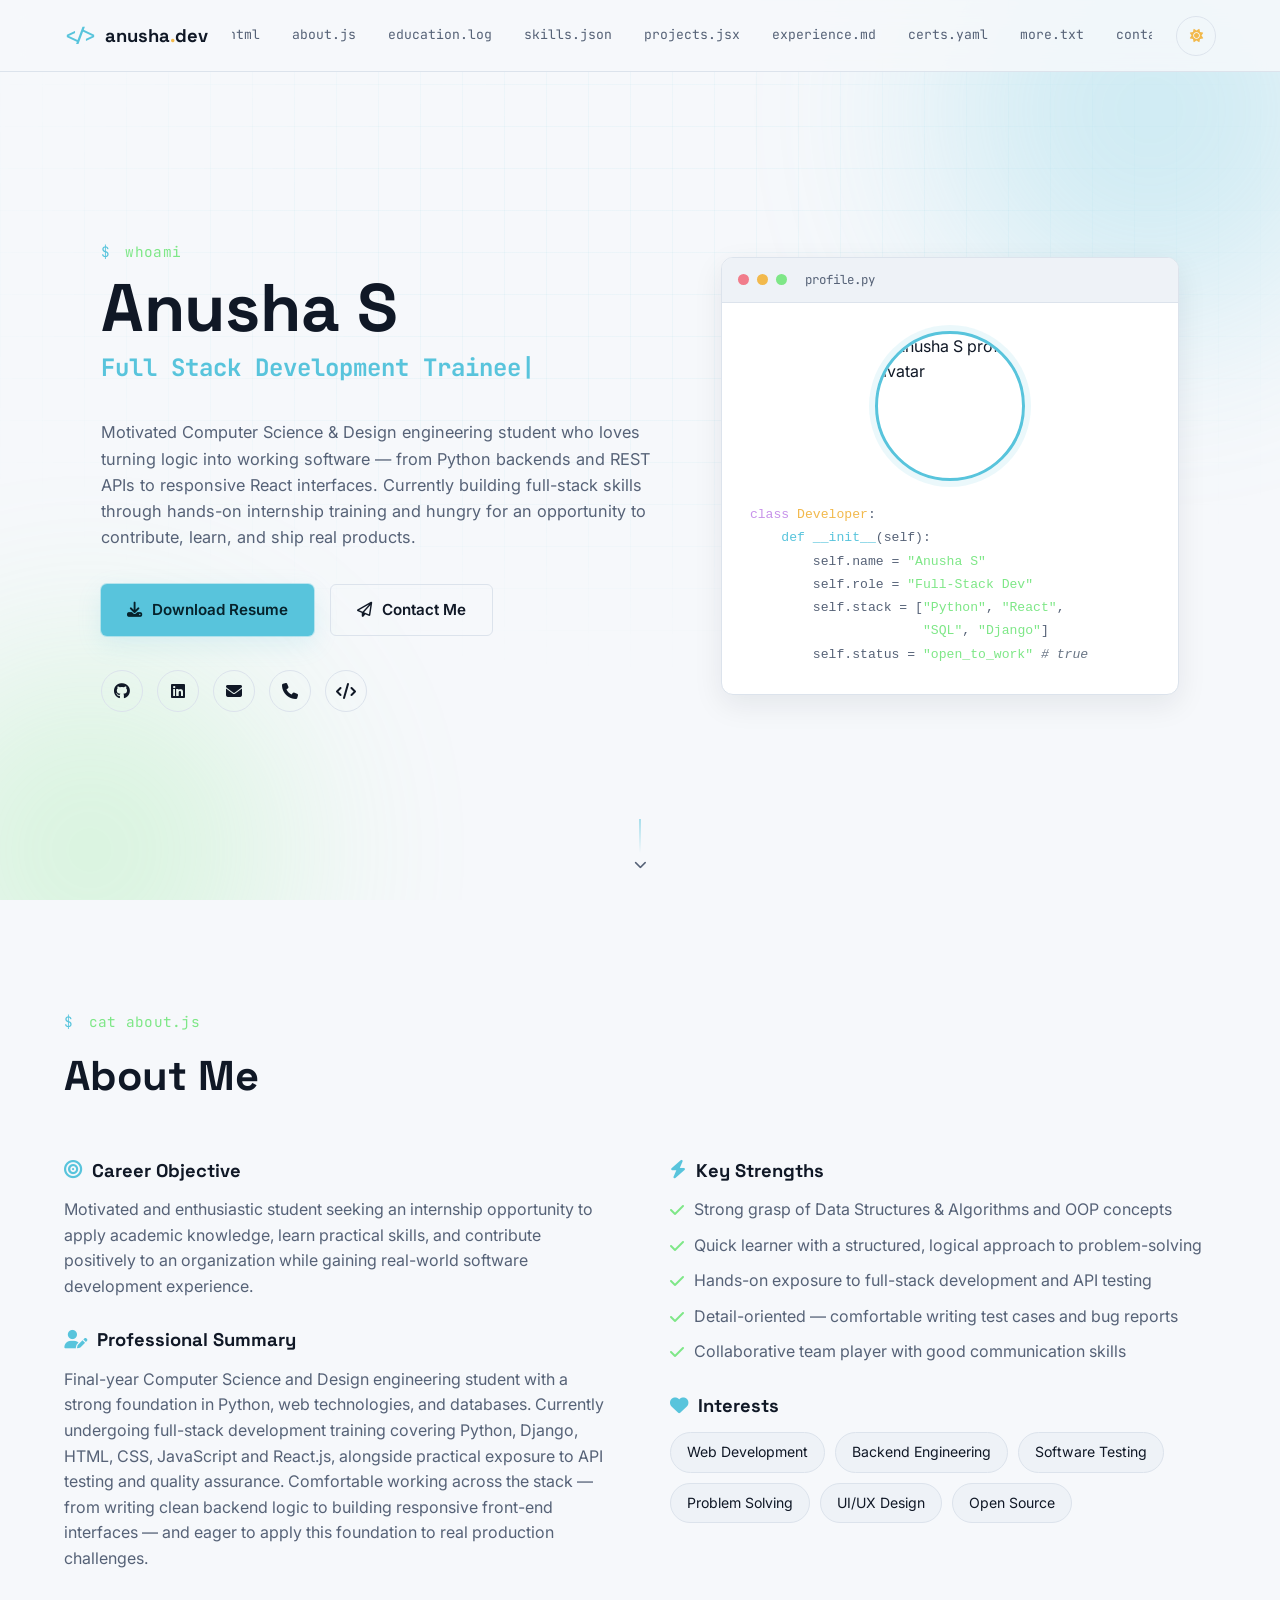
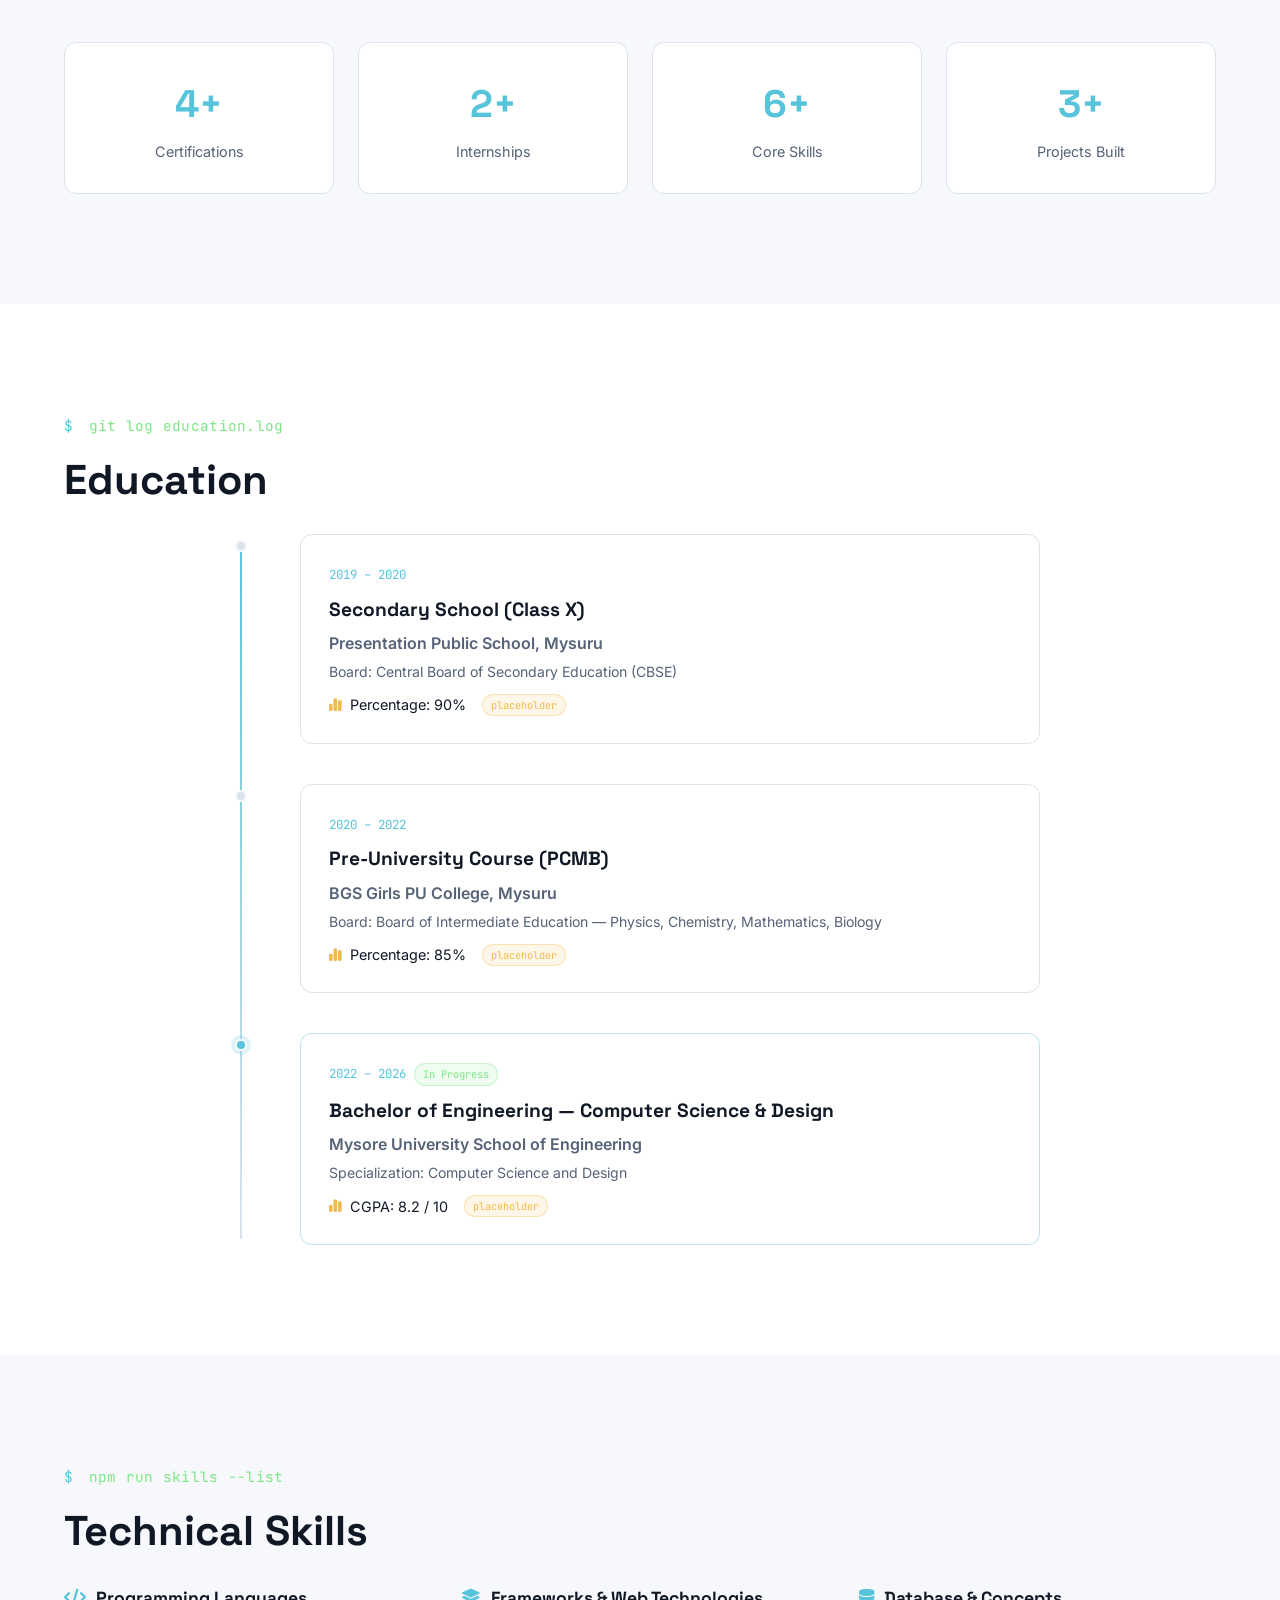
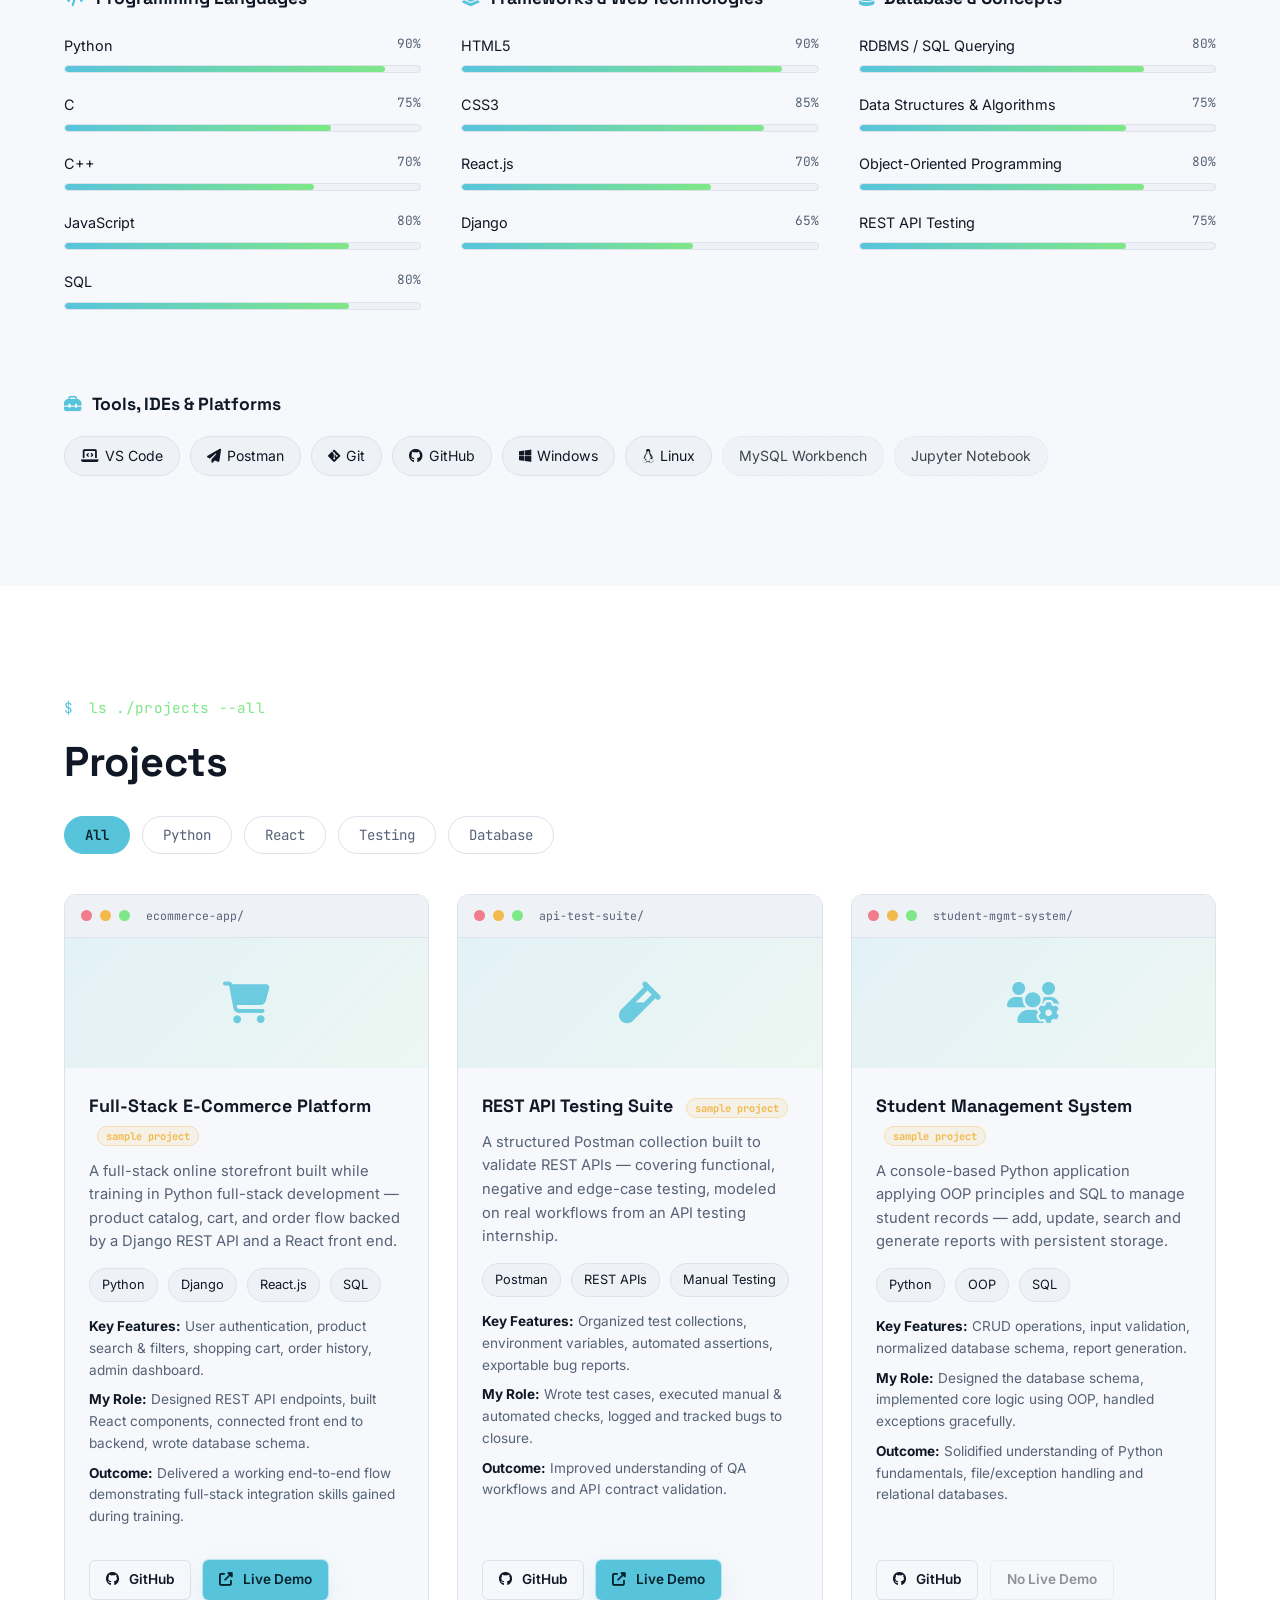
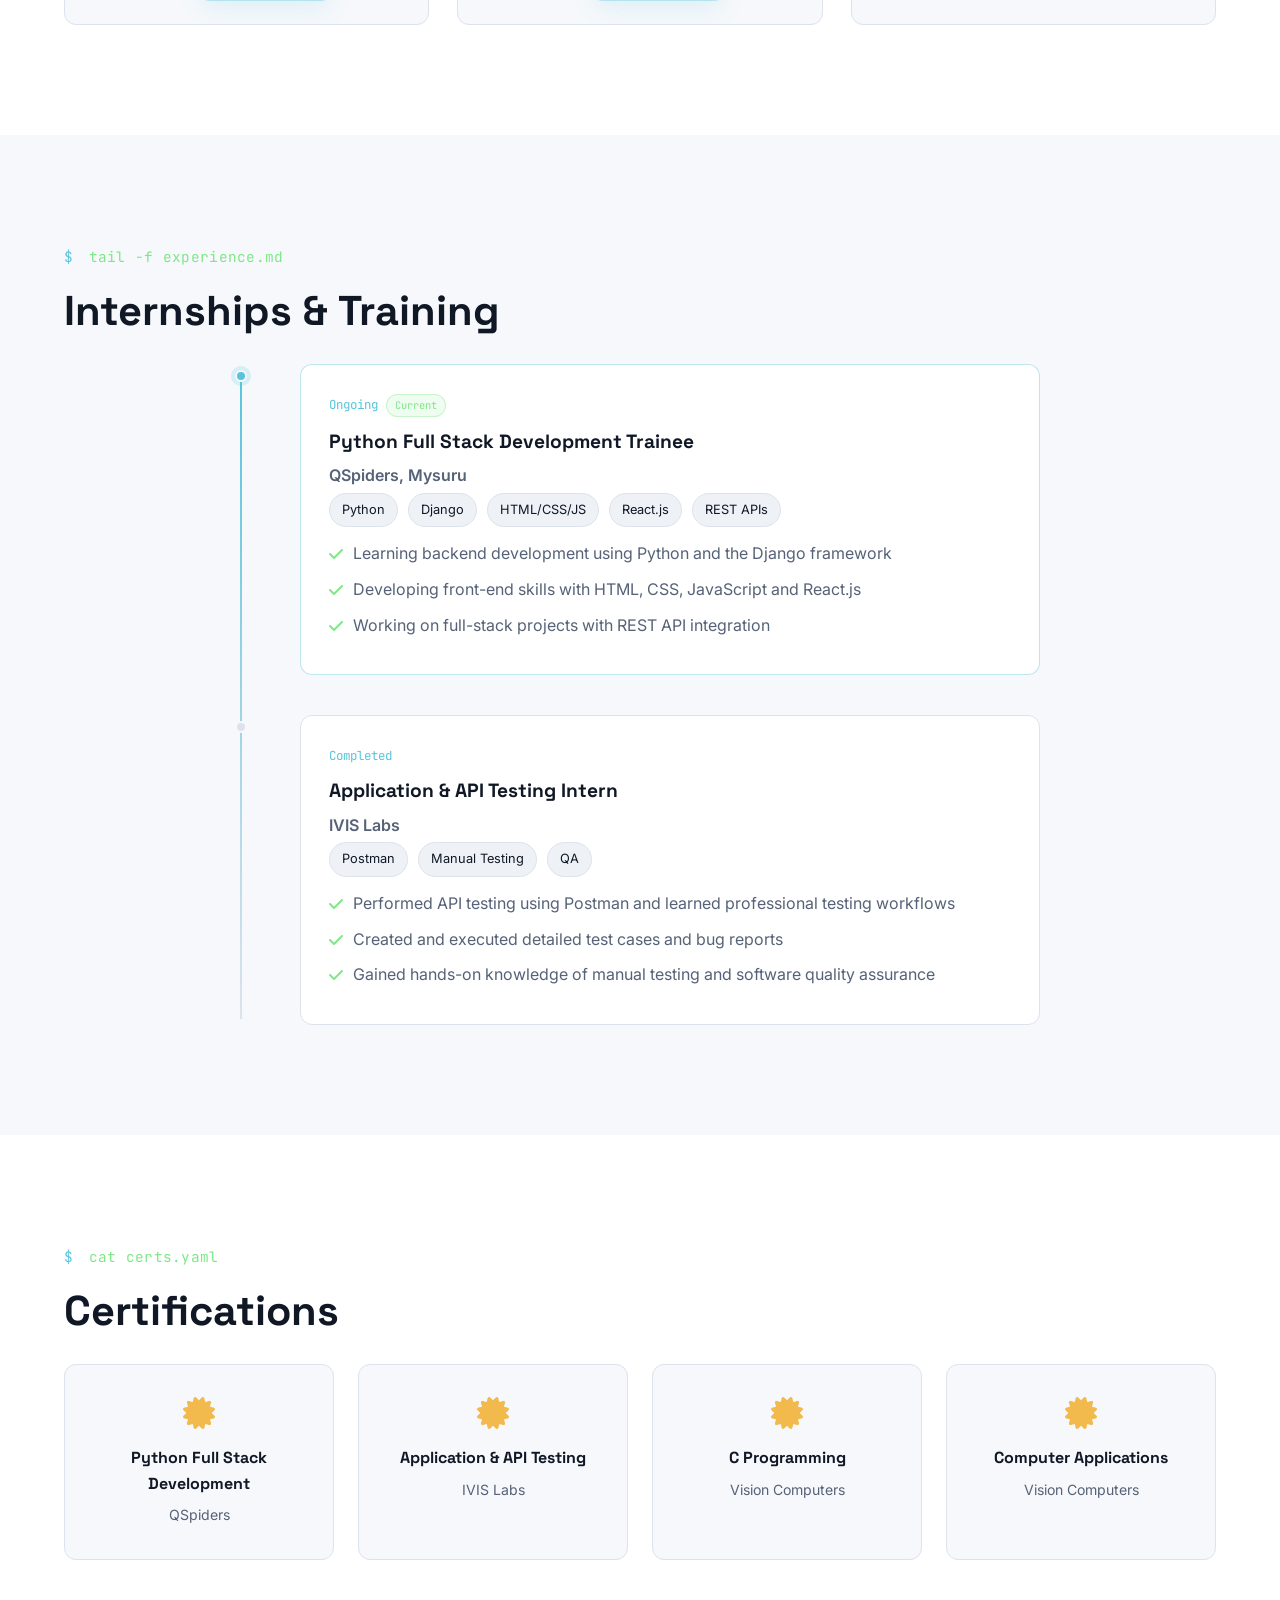
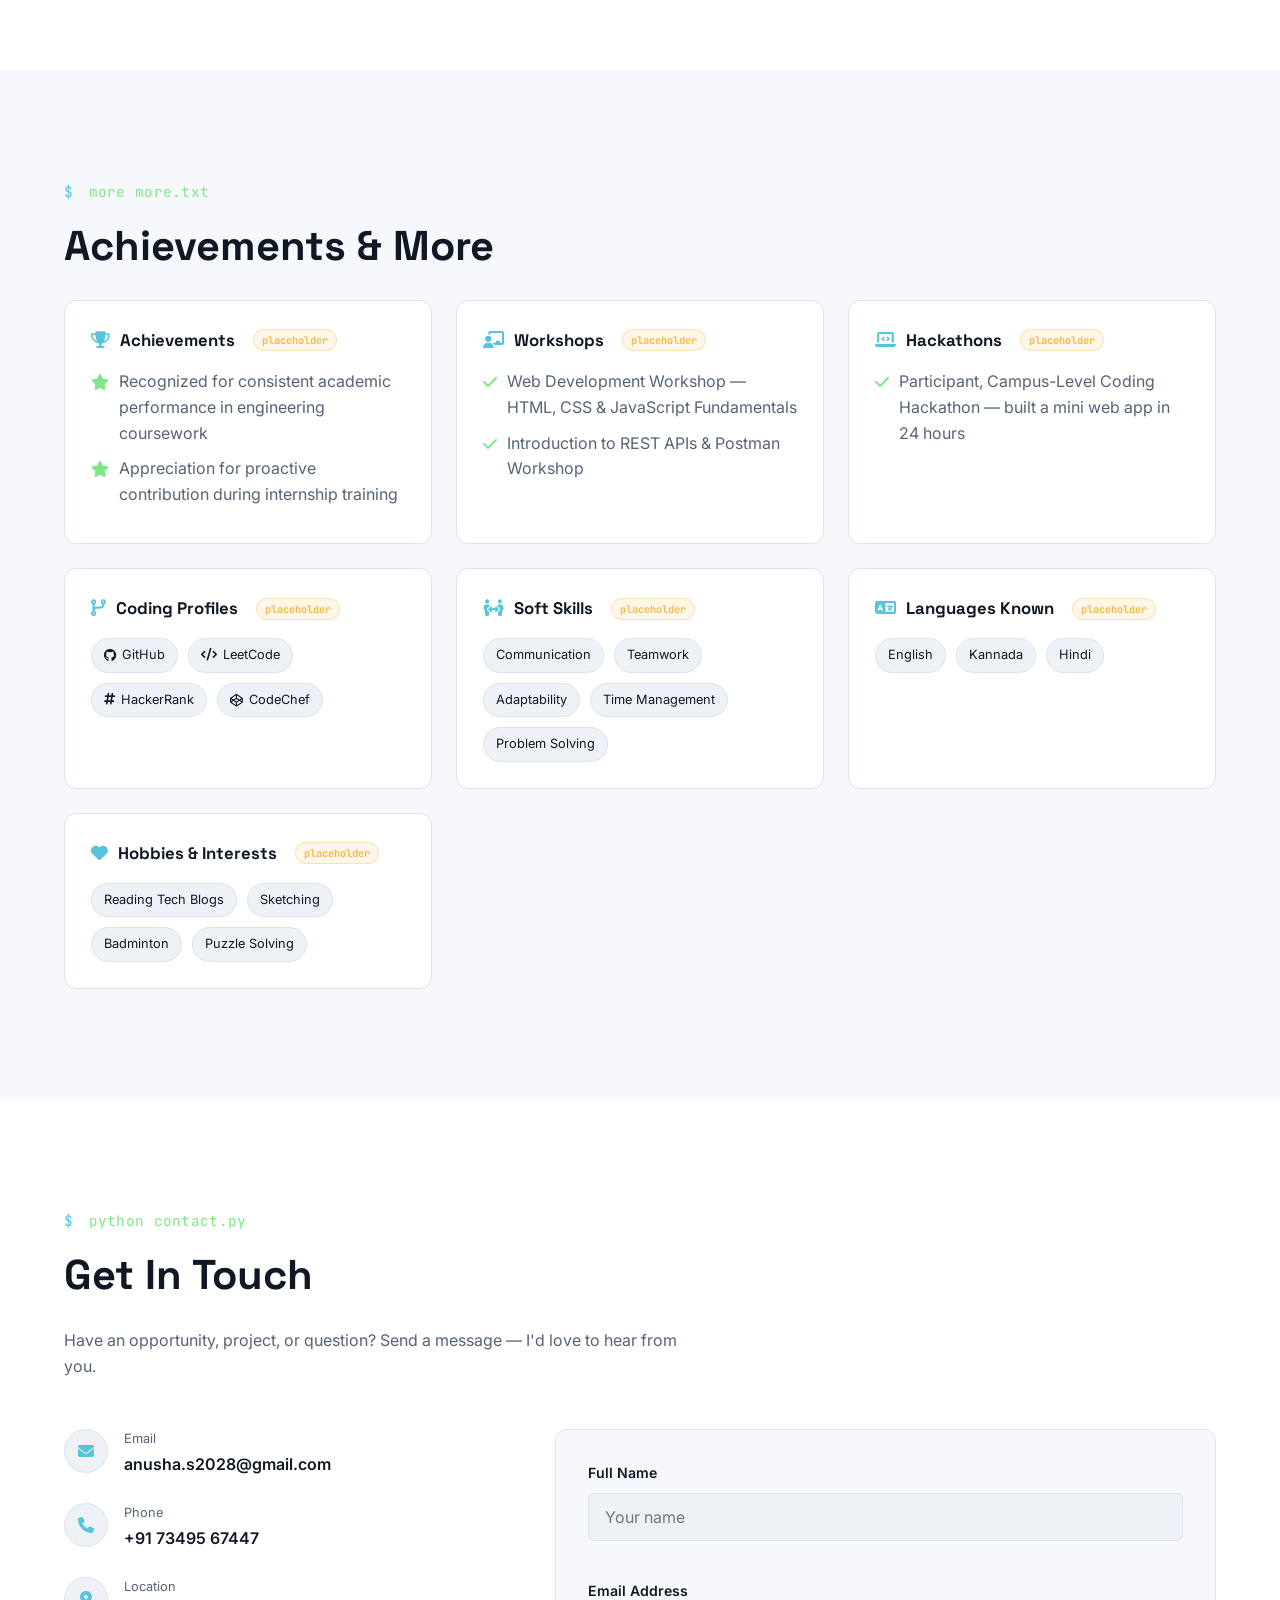
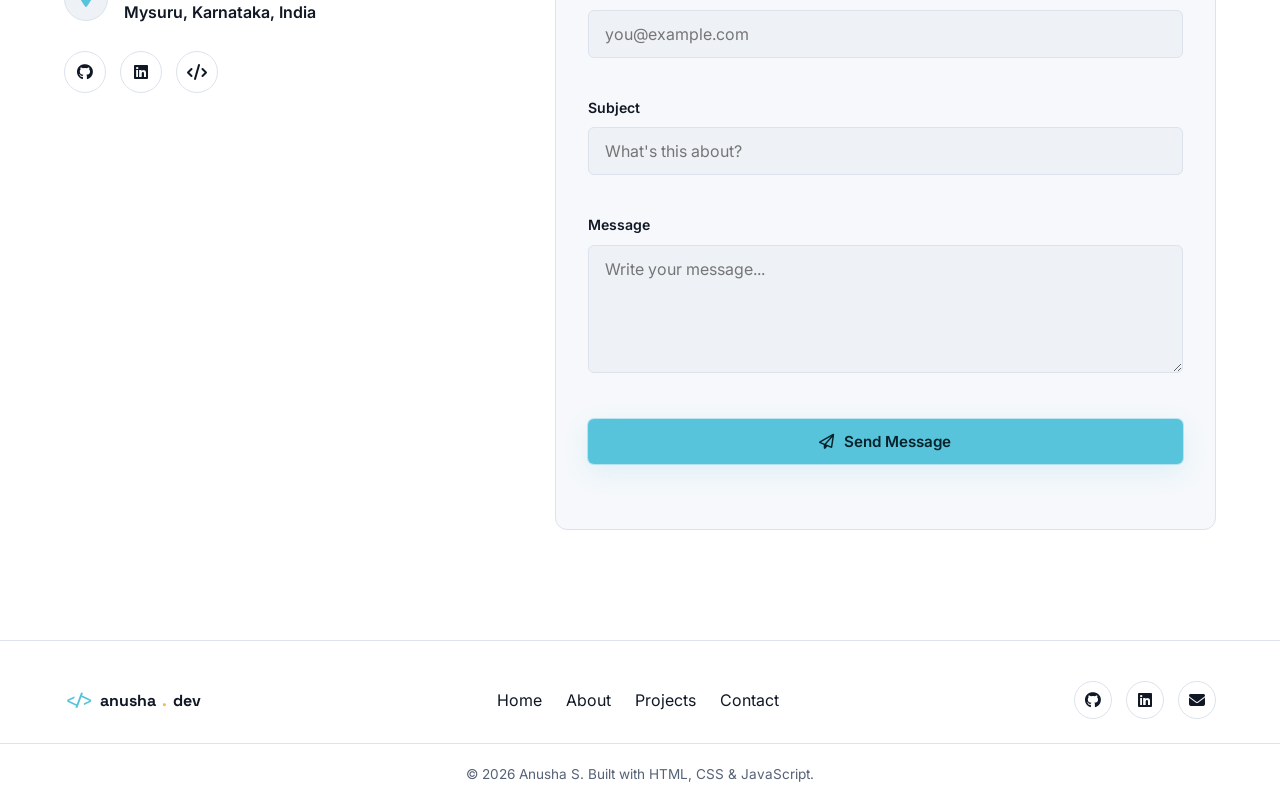
==== index.html @ 55de0acc "Add files via upload" ====
<!DOCTYPE html>
<html lang="en">
<head>
  <meta charset="UTF-8">
  <meta name="viewport" content="width=device-width, initial-scale=1.0">
  <title>Anusha S | Full Stack Developer Portfolio</title>
  <meta name="description" content="Anusha S — Computer Science Engineering student specializing in Python full-stack development, web technologies and software testing. View projects, skills, education and contact details.">
  <meta name="keywords" content="Anusha S, Full Stack Developer, Python Developer, React Developer, Software Engineer Portfolio, Computer Science Student, Mysuru">
  <meta name="author" content="Anusha S">
  <meta name="robots" content="index, follow">

  <!-- Open Graph -->
  <meta property="og:title" content="Anusha S | Full Stack Developer Portfolio">
  <meta property="og:description" content="Computer Science Engineering student specializing in Python full-stack development, web technologies and software testing.">
  <meta property="og:type" content="website">

  <!-- Favicon (inline SVG, no external file needed) -->
  <link rel="icon" href="data:image/svg+xml,<svg xmlns=%22http://www.w3.org/2000/svg%22 viewBox=%220 0 100 100%22><text y=%22.9em%22 font-size=%2290%22 fill=%22%2358C4DC%22>&lt;/&gt;</text></svg>">

  <!-- Google Fonts -->
  <link rel="preconnect" href="https://fonts.googleapis.com">
  <link rel="preconnect" href="https://fonts.gstatic.com" crossorigin>
  <link href="https://fonts.googleapis.com/css2?family=Space+Grotesk:wght@400;500;600;700&family=Inter:wght@400;500;600;700&family=JetBrains+Mono:wght@400;500;600&display=swap" rel="stylesheet">

  <!-- Font Awesome -->
  <link rel="stylesheet" href="https://cdnjs.cloudflare.com/ajax/libs/font-awesome/6.5.1/css/all.min.css">

  <!-- Stylesheet -->
  <link rel="stylesheet" href="style.css">
</head>
<body>

  <!-- ============ PAGE LOADER ============ -->
  <div class="loader" id="loader" aria-hidden="true">
    <div class="loader__window">
      <div class="loader__dots"><span></span><span></span><span></span></div>
      <p class="loader__text"><span class="loader__prompt">$</span> booting_portfolio.exe<span class="loader__cursor">_</span></p>
      <div class="loader__bar"><div class="loader__bar-fill"></div></div>
    </div>
  </div>

  <!-- ============ SKIP LINK (ACCESSIBILITY) ============ -->
  <a href="#home" class="skip-link">Skip to main content</a>

  <!-- ============ NAVIGATION — "EDITOR TAB BAR" ============ -->
  <header class="navbar" id="navbar">
    <div class="navbar__inner">
      <a href="#home" class="navbar__brand" aria-label="Anusha S — Home">
        <span class="navbar__brand-icon">&lt;/&gt;</span>
        <span class="navbar__brand-text">anusha<span class="navbar__brand-dot">.</span>dev</span>
      </a>

      <nav class="navbar__tabs" id="navTabs" aria-label="Primary navigation">
        <a href="#home" class="tab active" data-nav>home.html</a>
        <a href="#about" class="tab" data-nav>about.js</a>
        <a href="#education" class="tab" data-nav>education.log</a>
        <a href="#skills" class="tab" data-nav>skills.json</a>
        <a href="#projects" class="tab" data-nav>projects.jsx</a>
        <a href="#experience" class="tab" data-nav>experience.md</a>
        <a href="#certifications" class="tab" data-nav>certs.yaml</a>
        <a href="#more" class="tab" data-nav>more.txt</a>
        <a href="#contact" class="tab" data-nav>contact.py</a>
      </nav>

      <div class="navbar__actions">
        <button class="theme-toggle" id="themeToggle" aria-label="Toggle dark and light mode" title="Toggle theme">
          <i class="fa-solid fa-moon" id="themeIconMoon"></i>
          <i class="fa-solid fa-sun" id="themeIconSun"></i>
        </button>
        <button class="hamburger" id="hamburger" aria-label="Open navigation menu" aria-expanded="false" aria-controls="mobileMenu">
          <span></span><span></span><span></span>
        </button>
      </div>
    </div>

    <!-- Mobile menu -->
    <nav class="mobile-menu" id="mobileMenu" aria-label="Mobile navigation">
      <a href="#home" class="tab" data-nav><i class="fa-solid fa-house"></i> home.html</a>
      <a href="#about" class="tab" data-nav><i class="fa-solid fa-user"></i> about.js</a>
      <a href="#education" class="tab" data-nav><i class="fa-solid fa-graduation-cap"></i> education.log</a>
      <a href="#skills" class="tab" data-nav><i class="fa-solid fa-code"></i> skills.json</a>
      <a href="#projects" class="tab" data-nav><i class="fa-solid fa-diagram-project"></i> projects.jsx</a>
      <a href="#experience" class="tab" data-nav><i class="fa-solid fa-briefcase"></i> experience.md</a>
      <a href="#certifications" class="tab" data-nav><i class="fa-solid fa-certificate"></i> certs.yaml</a>
      <a href="#more" class="tab" data-nav><i class="fa-solid fa-layer-group"></i> more.txt</a>
      <a href="#contact" class="tab" data-nav><i class="fa-solid fa-envelope"></i> contact.py</a>
    </nav>
  </header>

  <main id="home">

    <!-- ============ HERO ============ -->
    <section class="hero" id="hero" aria-label="Introduction">
      <div class="hero__bg" aria-hidden="true">
        <div class="hero__grid"></div>
        <div class="hero__glow hero__glow--1"></div>
        <div class="hero__glow hero__glow--2"></div>
      </div>

      <div class="container hero__inner">
        <div class="hero__content reveal">
          <p class="eyebrow"><span class="eyebrow__prompt">$</span> whoami</p>
          <h1 class="hero__name">Anusha S</h1>
          <h2 class="hero__title">
            <span id="typedText" aria-live="polite"></span><span class="typed-cursor">|</span>
          </h2>
          <p class="hero__intro">
            Motivated Computer Science &amp; Design engineering student who loves turning logic into
            working software — from Python backends and REST APIs to responsive React interfaces.
            Currently building full-stack skills through hands-on internship training and hungry for
            an opportunity to contribute, learn, and ship real products.
          </p>

          <div class="hero__cta">
            <a href="#" class="btn btn--primary" id="downloadResumeBtn" download>
              <i class="fa-solid fa-download"></i> Download Resume
            </a>
            <a href="#contact" class="btn btn--outline" data-nav>
              <i class="fa-regular fa-paper-plane"></i> Contact Me
            </a>
          </div>

          <div class="hero__socials" aria-label="Social media links">
            <a href="https://github.com/" target="_blank" rel="noopener noreferrer" aria-label="GitHub profile"><i class="fa-brands fa-github"></i></a>
            <a href="https://linkedin.com/" target="_blank" rel="noopener noreferrer" aria-label="LinkedIn profile"><i class="fa-brands fa-linkedin"></i></a>
            <a href="mailto:anusha.s2028@gmail.com" aria-label="Send email"><i class="fa-solid fa-envelope"></i></a>
            <a href="tel:+917349567447" aria-label="Call phone number"><i class="fa-solid fa-phone"></i></a>
            <a href="https://leetcode.com/" target="_blank" rel="noopener noreferrer" aria-label="LeetCode profile"><i class="fa-solid fa-code"></i></a>
          </div>
        </div>

        <div class="hero__visual reveal" aria-hidden="true">
          <div class="editor-card">
            <div class="editor-card__bar">
              <span class="dot dot--red"></span><span class="dot dot--yellow"></span><span class="dot dot--green"></span>
              <span class="editor-card__filename">profile.py</span>
            </div>
            <div class="editor-card__body">
              <div class="hero__avatar-wrap">
                <img src="https://api.dicebear.com/7.x/initials/svg?seed=Anusha%20S&backgroundColor=58c4dc,7ee787,f2b94c&backgroundType=gradientLinear"
                     alt="Anusha S profile avatar" class="hero__avatar" width="220" height="220" loading="eager">
              </div>
              <pre class="editor-card__code"><code><span class="tok-key">class</span> <span class="tok-class">Developer</span>:
    <span class="tok-func">def</span> <span class="tok-func">__init__</span>(self):
        self.name = <span class="tok-str">"Anusha S"</span>
        self.role = <span class="tok-str">"Full-Stack Dev"</span>
        self.stack = [<span class="tok-str">"Python"</span>, <span class="tok-str">"React"</span>,
                      <span class="tok-str">"SQL"</span>, <span class="tok-str">"Django"</span>]
        self.status = <span class="tok-str">"open_to_work"</span> <span class="tok-com"># true</span></code></pre>
            </div>
          </div>
        </div>
      </div>

      <a href="#about" class="scroll-indicator" data-nav aria-label="Scroll to About section">
        <span></span>
        <i class="fa-solid fa-chevron-down"></i>
      </a>
    </section>

    <!-- ============ ABOUT ============ -->
    <section class="section" id="about" aria-label="About Me">
      <div class="container">
        <p class="eyebrow reveal"><span class="eyebrow__prompt">$</span> cat about.js</p>
        <h2 class="section__title reveal">About Me</h2>

        <div class="about__grid">
          <div class="about__col reveal">
            <h3 class="about__heading"><i class="fa-solid fa-bullseye"></i> Career Objective</h3>
            <p>
              Motivated and enthusiastic student seeking an internship opportunity to apply academic
              knowledge, learn practical skills, and contribute positively to an organization while
              gaining real-world software development experience.
            </p>

            <h3 class="about__heading"><i class="fa-solid fa-user-pen"></i> Professional Summary</h3>
            <p>
              Final-year Computer Science and Design engineering student with a strong foundation in
              Python, web technologies, and databases. Currently undergoing full-stack development
              training covering Python, Django, HTML, CSS, JavaScript and React.js, alongside practical
              exposure to API testing and quality assurance. Comfortable working across the stack —
              from writing clean backend logic to building responsive front-end interfaces — and eager
              to apply this foundation to real production challenges.
            </p>
          </div>

          <div class="about__col reveal">
            <h3 class="about__heading"><i class="fa-solid fa-bolt"></i> Key Strengths</h3>
            <ul class="check-list">
              <li><i class="fa-solid fa-check"></i> Strong grasp of Data Structures &amp; Algorithms and OOP concepts</li>
              <li><i class="fa-solid fa-check"></i> Quick learner with a structured, logical approach to problem-solving</li>
              <li><i class="fa-solid fa-check"></i> Hands-on exposure to full-stack development and API testing</li>
              <li><i class="fa-solid fa-check"></i> Detail-oriented — comfortable writing test cases and bug reports</li>
              <li><i class="fa-solid fa-check"></i> Collaborative team player with good communication skills</li>
            </ul>

            <h3 class="about__heading"><i class="fa-solid fa-heart"></i> Interests</h3>
            <div class="chip-row">
              <span class="chip">Web Development</span>
              <span class="chip">Backend Engineering</span>
              <span class="chip">Software Testing</span>
              <span class="chip">Problem Solving</span>
              <span class="chip">UI/UX Design</span>
              <span class="chip">Open Source</span>
            </div>
          </div>
        </div>

        <!-- Animated Counters -->
        <div class="counters reveal">
          <div class="counter-card">
            <span class="counter" data-target="4">0</span><span class="counter-plus">+</span>
            <p>Certifications</p>
          </div>
          <div class="counter-card">
            <span class="counter" data-target="2">0</span><span class="counter-plus">+</span>
            <p>Internships</p>
          </div>
          <div class="counter-card">
            <span class="counter" data-target="6">0</span><span class="counter-plus">+</span>
            <p>Core Skills</p>
          </div>
          <div class="counter-card">
            <span class="counter" data-target="3">0</span><span class="counter-plus">+</span>
            <p>Projects Built</p>
          </div>
        </div>
      </div>
    </section>

    <!-- ============ EDUCATION (TIMELINE) ============ -->
    <section class="section section--alt" id="education" aria-label="Education">
      <div class="container">
        <p class="eyebrow reveal"><span class="eyebrow__prompt">$</span> git log education.log</p>
        <h2 class="section__title reveal">Education</h2>

        <div class="timeline">
          <div class="timeline__item reveal">
            <div class="timeline__dot"></div>
            <div class="timeline__card">
              <span class="timeline__year">2019 – 2020</span>
              <h3>Secondary School (Class X)</h3>
              <p class="timeline__org">Presentation Public School, Mysuru</p>
              <p class="timeline__meta">Board: Central Board of Secondary Education (CBSE)</p>
              <p class="timeline__score"><i class="fa-solid fa-chart-simple"></i> Percentage: 90% <span class="placeholder-tag">placeholder</span></p>
            </div>
          </div>

          <div class="timeline__item reveal">
            <div class="timeline__dot"></div>
            <div class="timeline__card">
              <span class="timeline__year">2020 – 2022</span>
              <h3>Pre-University Course (PCMB)</h3>
              <p class="timeline__org">BGS Girls PU College, Mysuru</p>
              <p class="timeline__meta">Board: Board of Intermediate Education — Physics, Chemistry, Mathematics, Biology</p>
              <p class="timeline__score"><i class="fa-solid fa-chart-simple"></i> Percentage: 85% <span class="placeholder-tag">placeholder</span></p>
            </div>
          </div>

          <div class="timeline__item reveal">
            <div class="timeline__dot timeline__dot--active"></div>
            <div class="timeline__card timeline__card--active">
              <span class="timeline__year">2022 – 2026 <span class="badge-live">In Progress</span></span>
              <h3>Bachelor of Engineering — Computer Science &amp; Design</h3>
              <p class="timeline__org">Mysore University School of Engineering</p>
              <p class="timeline__meta">Specialization: Computer Science and Design</p>
              <p class="timeline__score"><i class="fa-solid fa-chart-simple"></i> CGPA: 8.2 / 10 <span class="placeholder-tag">placeholder</span></p>
            </div>
          </div>
        </div>
      </div>
    </section>

    <!-- ============ TECHNICAL SKILLS ============ -->
    <section class="section" id="skills" aria-label="Technical Skills">
      <div class="container">
        <p class="eyebrow reveal"><span class="eyebrow__prompt">$</span> npm run skills --list</p>
        <h2 class="section__title reveal">Technical Skills</h2>

        <div class="skills__grid">
          <div class="skills__col reveal">
            <h3><i class="fa-solid fa-code"></i> Programming Languages</h3>
            <div class="skill-bar"><div class="skill-bar__top"><span>Python</span><span class="skill-bar__pct">90%</span></div><div class="skill-bar__track"><div class="skill-bar__fill" data-fill="90"></div></div></div>
            <div class="skill-bar"><div class="skill-bar__top"><span>C</span><span class="skill-bar__pct">75%</span></div><div class="skill-bar__track"><div class="skill-bar__fill" data-fill="75"></div></div></div>
            <div class="skill-bar"><div class="skill-bar__top"><span>C++</span><span class="skill-bar__pct">70%</span></div><div class="skill-bar__track"><div class="skill-bar__fill" data-fill="70"></div></div></div>
            <div class="skill-bar"><div class="skill-bar__top"><span>JavaScript</span><span class="skill-bar__pct">80%</span></div><div class="skill-bar__track"><div class="skill-bar__fill" data-fill="80"></div></div></div>
            <div class="skill-bar"><div class="skill-bar__top"><span>SQL</span><span class="skill-bar__pct">80%</span></div><div class="skill-bar__track"><div class="skill-bar__fill" data-fill="80"></div></div></div>
          </div>

          <div class="skills__col reveal">
            <h3><i class="fa-solid fa-layer-group"></i> Frameworks &amp; Web Technologies</h3>
            <div class="skill-bar"><div class="skill-bar__top"><span>HTML5</span><span class="skill-bar__pct">90%</span></div><div class="skill-bar__track"><div class="skill-bar__fill" data-fill="90"></div></div></div>
            <div class="skill-bar"><div class="skill-bar__top"><span>CSS3</span><span class="skill-bar__pct">85%</span></div><div class="skill-bar__track"><div class="skill-bar__fill" data-fill="85"></div></div></div>
            <div class="skill-bar"><div class="skill-bar__top"><span>React.js</span><span class="skill-bar__pct">70%</span></div><div class="skill-bar__track"><div class="skill-bar__fill" data-fill="70"></div></div></div>
            <div class="skill-bar"><div class="skill-bar__top"><span>Django</span><span class="skill-bar__pct">65%</span></div><div class="skill-bar__track"><div class="skill-bar__fill" data-fill="65"></div></div></div>
          </div>

          <div class="skills__col reveal">
            <h3><i class="fa-solid fa-database"></i> Database &amp; Concepts</h3>
            <div class="skill-bar"><div class="skill-bar__top"><span>RDBMS / SQL Querying</span><span class="skill-bar__pct">80%</span></div><div class="skill-bar__track"><div class="skill-bar__fill" data-fill="80"></div></div></div>
            <div class="skill-bar"><div class="skill-bar__top"><span>Data Structures &amp; Algorithms</span><span class="skill-bar__pct">75%</span></div><div class="skill-bar__track"><div class="skill-bar__fill" data-fill="75"></div></div></div>
            <div class="skill-bar"><div class="skill-bar__top"><span>Object-Oriented Programming</span><span class="skill-bar__pct">80%</span></div><div class="skill-bar__track"><div class="skill-bar__fill" data-fill="80"></div></div></div>
            <div class="skill-bar"><div class="skill-bar__top"><span>REST API Testing</span><span class="skill-bar__pct">75%</span></div><div class="skill-bar__track"><div class="skill-bar__fill" data-fill="75"></div></div></div>
          </div>
        </div>

        <div class="tools-grid reveal">
          <h3><i class="fa-solid fa-toolbox"></i> Tools, IDEs &amp; Platforms</h3>
          <div class="chip-row">
            <span class="chip"><i class="fa-solid fa-laptop-code"></i> VS Code</span>
            <span class="chip"><i class="fa-solid fa-paper-plane"></i> Postman</span>
            <span class="chip"><i class="fa-brands fa-git-alt"></i> Git</span>
            <span class="chip"><i class="fa-brands fa-github"></i> GitHub</span>
            <span class="chip"><i class="fa-brands fa-windows"></i> Windows</span>
            <span class="chip"><i class="fa-brands fa-linux"></i> Linux</span>
            <span class="chip placeholder-chip">MySQL Workbench</span>
            <span class="chip placeholder-chip">Jupyter Notebook</span>
          </div>
        </div>
      </div>
    </section>

    <!-- ============ PROJECTS (FILTERABLE GALLERY) ============ -->
    <section class="section section--alt" id="projects" aria-label="Projects">
      <div class="container">
        <p class="eyebrow reveal"><span class="eyebrow__prompt">$</span> ls ./projects --all</p>
        <h2 class="section__title reveal">Projects</h2>

        <div class="filter-bar reveal" role="tablist" aria-label="Filter projects by technology">
          <button class="filter-btn active" data-filter="all">All</button>
          <button class="filter-btn" data-filter="python">Python</button>
          <button class="filter-btn" data-filter="react">React</button>
          <button class="filter-btn" data-filter="testing">Testing</button>
          <button class="filter-btn" data-filter="database">Database</button>
        </div>

        <div class="projects__grid" id="projectsGrid">

          <article class="project-card reveal" data-tags="python react database">
            <div class="project-card__bar">
              <span class="dot dot--red"></span><span class="dot dot--yellow"></span><span class="dot dot--green"></span>
              <span class="project-card__filename">ecommerce-app/</span>
            </div>
            <div class="project-card__thumb">
              <i class="fa-solid fa-cart-shopping project-card__icon"></i>
            </div>
            <div class="project-card__body">
              <h3>Full-Stack E-Commerce Platform <span class="placeholder-tag">sample project</span></h3>
              <p>
                A full-stack online storefront built while training in Python full-stack development —
                product catalog, cart, and order flow backed by a Django REST API and a React front end.
              </p>
              <div class="chip-row chip-row--sm">
                <span class="chip">Python</span><span class="chip">Django</span><span class="chip">React.js</span><span class="chip">SQL</span>
              </div>
              <div class="project-card__details">
                <p><strong>Key Features:</strong> User authentication, product search &amp; filters, shopping cart, order history, admin dashboard.</p>
                <p><strong>My Role:</strong> Designed REST API endpoints, built React components, connected front end to backend, wrote database schema.</p>
                <p><strong>Outcome:</strong> Delivered a working end-to-end flow demonstrating full-stack integration skills gained during training.</p>
              </div>
              <div class="project-card__links">
                <a href="#" class="btn btn--sm btn--outline" aria-label="View source code on GitHub"><i class="fa-brands fa-github"></i> GitHub</a>
                <a href="#" class="btn btn--sm btn--primary" aria-label="View live demo"><i class="fa-solid fa-up-right-from-square"></i> Live Demo</a>
              </div>
            </div>
          </article>

          <article class="project-card reveal" data-tags="testing">
            <div class="project-card__bar">
              <span class="dot dot--red"></span><span class="dot dot--yellow"></span><span class="dot dot--green"></span>
              <span class="project-card__filename">api-test-suite/</span>
            </div>
            <div class="project-card__thumb">
              <i class="fa-solid fa-vial project-card__icon"></i>
            </div>
            <div class="project-card__body">
              <h3>REST API Testing Suite <span class="placeholder-tag">sample project</span></h3>
              <p>
                A structured Postman collection built to validate REST APIs — covering functional,
                negative and edge-case testing, modeled on real workflows from an API testing internship.
              </p>
              <div class="chip-row chip-row--sm">
                <span class="chip">Postman</span><span class="chip">REST APIs</span><span class="chip">Manual Testing</span>
              </div>
              <div class="project-card__details">
                <p><strong>Key Features:</strong> Organized test collections, environment variables, automated assertions, exportable bug reports.</p>
                <p><strong>My Role:</strong> Wrote test cases, executed manual &amp; automated checks, logged and tracked bugs to closure.</p>
                <p><strong>Outcome:</strong> Improved understanding of QA workflows and API contract validation.</p>
              </div>
              <div class="project-card__links">
                <a href="#" class="btn btn--sm btn--outline" aria-label="View source code on GitHub"><i class="fa-brands fa-github"></i> GitHub</a>
                <a href="#" class="btn btn--sm btn--primary" aria-label="View live demo"><i class="fa-solid fa-up-right-from-square"></i> Live Demo</a>
              </div>
            </div>
          </article>

          <article class="project-card reveal" data-tags="python database">
            <div class="project-card__bar">
              <span class="dot dot--red"></span><span class="dot dot--yellow"></span><span class="dot dot--green"></span>
              <span class="project-card__filename">student-mgmt-system/</span>
            </div>
            <div class="project-card__thumb">
              <i class="fa-solid fa-users-gear project-card__icon"></i>
            </div>
            <div class="project-card__body">
              <h3>Student Management System <span class="placeholder-tag">sample project</span></h3>
              <p>
                A console-based Python application applying OOP principles and SQL to manage student
                records — add, update, search and generate reports with persistent storage.
              </p>
              <div class="chip-row chip-row--sm">
                <span class="chip">Python</span><span class="chip">OOP</span><span class="chip">SQL</span>
              </div>
              <div class="project-card__details">
                <p><strong>Key Features:</strong> CRUD operations, input validation, normalized database schema, report generation.</p>
                <p><strong>My Role:</strong> Designed the database schema, implemented core logic using OOP, handled exceptions gracefully.</p>
                <p><strong>Outcome:</strong> Solidified understanding of Python fundamentals, file/exception handling and relational databases.</p>
              </div>
              <div class="project-card__links">
                <a href="#" class="btn btn--sm btn--outline" aria-label="View source code on GitHub"><i class="fa-brands fa-github"></i> GitHub</a>
                <span class="btn btn--sm btn--disabled" aria-disabled="true">No Live Demo</span>
              </div>
            </div>
          </article>

        </div>
      </div>
    </section>

    <!-- ============ INTERNSHIPS / EXPERIENCE (TIMELINE) ============ -->
    <section class="section" id="experience" aria-label="Internships and Training">
      <div class="container">
        <p class="eyebrow reveal"><span class="eyebrow__prompt">$</span> tail -f experience.md</p>
        <h2 class="section__title reveal">Internships &amp; Training</h2>

        <div class="timeline timeline--exp">
          <div class="timeline__item reveal">
            <div class="timeline__dot timeline__dot--active"></div>
            <div class="timeline__card timeline__card--active">
              <span class="timeline__year">Ongoing <span class="badge-live">Current</span></span>
              <h3>Python Full Stack Development Trainee</h3>
              <p class="timeline__org">QSpiders, Mysuru</p>
              <div class="chip-row chip-row--sm">
                <span class="chip">Python</span><span class="chip">Django</span><span class="chip">HTML/CSS/JS</span><span class="chip">React.js</span><span class="chip">REST APIs</span>
              </div>
              <ul class="check-list">
                <li><i class="fa-solid fa-check"></i> Learning backend development using Python and the Django framework</li>
                <li><i class="fa-solid fa-check"></i> Developing front-end skills with HTML, CSS, JavaScript and React.js</li>
                <li><i class="fa-solid fa-check"></i> Working on full-stack projects with REST API integration</li>
              </ul>
            </div>
          </div>

          <div class="timeline__item reveal">
            <div class="timeline__dot"></div>
            <div class="timeline__card">
              <span class="timeline__year">Completed</span>
              <h3>Application &amp; API Testing Intern</h3>
              <p class="timeline__org">IVIS Labs</p>
              <div class="chip-row chip-row--sm">
                <span class="chip">Postman</span><span class="chip">Manual Testing</span><span class="chip">QA</span>
              </div>
              <ul class="check-list">
                <li><i class="fa-solid fa-check"></i> Performed API testing using Postman and learned professional testing workflows</li>
                <li><i class="fa-solid fa-check"></i> Created and executed detailed test cases and bug reports</li>
                <li><i class="fa-solid fa-check"></i> Gained hands-on knowledge of manual testing and software quality assurance</li>
              </ul>
            </div>
          </div>
        </div>
      </div>
    </section>

    <!-- ============ CERTIFICATIONS ============ -->
    <section class="section section--alt" id="certifications" aria-label="Certifications">
      <div class="container">
        <p class="eyebrow reveal"><span class="eyebrow__prompt">$</span> cat certs.yaml</p>
        <h2 class="section__title reveal">Certifications</h2>

        <div class="cert-grid">
          <div class="cert-card reveal">
            <i class="fa-solid fa-certificate cert-card__icon"></i>
            <h3>Python Full Stack Development</h3>
            <p>QSpiders</p>
          </div>
          <div class="cert-card reveal">
            <i class="fa-solid fa-certificate cert-card__icon"></i>
            <h3>Application &amp; API Testing</h3>
            <p>IVIS Labs</p>
          </div>
          <div class="cert-card reveal">
            <i class="fa-solid fa-certificate cert-card__icon"></i>
            <h3>C Programming</h3>
            <p>Vision Computers</p>
          </div>
          <div class="cert-card reveal">
            <i class="fa-solid fa-certificate cert-card__icon"></i>
            <h3>Computer Applications</h3>
            <p>Vision Computers</p>
          </div>
        </div>
      </div>
    </section>

    <!-- ============ MORE: ACHIEVEMENTS, WORKSHOPS, HACKATHONS, CODING PROFILES, SOFT SKILLS, LANGUAGES, HOBBIES ============ -->
    <section class="section" id="more" aria-label="Achievements and additional information">
      <div class="container">
        <p class="eyebrow reveal"><span class="eyebrow__prompt">$</span> more more.txt</p>
        <h2 class="section__title reveal">Achievements &amp; More</h2>

        <div class="more__grid">

          <div class="more__card reveal">
            <h3><i class="fa-solid fa-trophy"></i> Achievements <span class="placeholder-tag">placeholder</span></h3>
            <ul class="check-list">
              <li><i class="fa-solid fa-star"></i> Recognized for consistent academic performance in engineering coursework</li>
              <li><i class="fa-solid fa-star"></i> Appreciation for proactive contribution during internship training</li>
            </ul>
          </div>

          <div class="more__card reveal">
            <h3><i class="fa-solid fa-chalkboard-user"></i> Workshops <span class="placeholder-tag">placeholder</span></h3>
            <ul class="check-list">
              <li><i class="fa-solid fa-check"></i> Web Development Workshop — HTML, CSS &amp; JavaScript Fundamentals</li>
              <li><i class="fa-solid fa-check"></i> Introduction to REST APIs &amp; Postman Workshop</li>
            </ul>
          </div>

          <div class="more__card reveal">
            <h3><i class="fa-solid fa-laptop-code"></i> Hackathons <span class="placeholder-tag">placeholder</span></h3>
            <ul class="check-list">
              <li><i class="fa-solid fa-check"></i> Participant, Campus-Level Coding Hackathon — built a mini web app in 24 hours</li>
            </ul>
          </div>

          <div class="more__card reveal">
            <h3><i class="fa-solid fa-code-branch"></i> Coding Profiles <span class="placeholder-tag">placeholder</span></h3>
            <div class="chip-row chip-row--sm">
              <a href="#" class="chip chip--link"><i class="fa-brands fa-github"></i> GitHub</a>
              <a href="#" class="chip chip--link"><i class="fa-solid fa-code"></i> LeetCode</a>
              <a href="#" class="chip chip--link"><i class="fa-solid fa-hashtag"></i> HackerRank</a>
              <a href="#" class="chip chip--link"><i class="fa-brands fa-codepen"></i> CodeChef</a>
            </div>
          </div>

          <div class="more__card reveal">
            <h3><i class="fa-solid fa-people-arrows"></i> Soft Skills <span class="placeholder-tag">placeholder</span></h3>
            <div class="chip-row chip-row--sm">
              <span class="chip">Communication</span>
              <span class="chip">Teamwork</span>
              <span class="chip">Adaptability</span>
              <span class="chip">Time Management</span>
              <span class="chip">Problem Solving</span>
            </div>
          </div>

          <div class="more__card reveal">
            <h3><i class="fa-solid fa-language"></i> Languages Known <span class="placeholder-tag">placeholder</span></h3>
            <div class="chip-row chip-row--sm">
              <span class="chip">English</span>
              <span class="chip">Kannada</span>
              <span class="chip">Hindi</span>
            </div>
          </div>

          <div class="more__card reveal">
            <h3><i class="fa-solid fa-heart"></i> Hobbies &amp; Interests <span class="placeholder-tag">placeholder</span></h3>
            <div class="chip-row chip-row--sm">
              <span class="chip">Reading Tech Blogs</span>
              <span class="chip">Sketching</span>
              <span class="chip">Badminton</span>
              <span class="chip">Puzzle Solving</span>
            </div>
          </div>

        </div>
      </div>
    </section>

    <!-- ============ CONTACT ============ -->
    <section class="section section--alt" id="contact" aria-label="Contact">
      <div class="container">
        <p class="eyebrow reveal"><span class="eyebrow__prompt">$</span> python contact.py</p>
        <h2 class="section__title reveal">Get In Touch</h2>
        <p class="section__subtitle reveal">Have an opportunity, project, or question? Send a message — I'd love to hear from you.</p>

        <div class="contact__grid">
          <div class="contact__info reveal">
            <div class="contact__info-item">
              <i class="fa-solid fa-envelope"></i>
              <div><span>Email</span><a href="mailto:anusha.s2028@gmail.com">anusha.s2028@gmail.com</a></div>
            </div>
            <div class="contact__info-item">
              <i class="fa-solid fa-phone"></i>
              <div><span>Phone</span><a href="tel:+917349567447">+91 73495 67447</a></div>
            </div>
            <div class="contact__info-item">
              <i class="fa-solid fa-location-dot"></i>
              <div><span>Location</span><a href="#">Mysuru, Karnataka, India</a></div>
            </div>
            <div class="hero__socials contact__socials">
              <a href="https://github.com/" target="_blank" rel="noopener noreferrer" aria-label="GitHub profile"><i class="fa-brands fa-github"></i></a>
              <a href="https://linkedin.com/" target="_blank" rel="noopener noreferrer" aria-label="LinkedIn profile"><i class="fa-brands fa-linkedin"></i></a>
              <a href="https://leetcode.com/" target="_blank" rel="noopener noreferrer" aria-label="LeetCode profile"><i class="fa-solid fa-code"></i></a>
            </div>
          </div>

          <form class="contact__form reveal" id="contactForm" novalidate>
            <div class="form-group">
              <label for="name">Full Name</label>
              <input type="text" id="name" name="name" placeholder="Your name" required>
              <span class="form-error" id="nameError"></span>
            </div>
            <div class="form-group">
              <label for="email">Email Address</label>
              <input type="email" id="email" name="email" placeholder="you@example.com" required>
              <span class="form-error" id="emailError"></span>
            </div>
            <div class="form-group">
              <label for="subject">Subject</label>
              <input type="text" id="subject" name="subject" placeholder="What's this about?" required>
              <span class="form-error" id="subjectError"></span>
            </div>
            <div class="form-group">
              <label for="message">Message</label>
              <textarea id="message" name="message" rows="5" placeholder="Write your message..." required></textarea>
              <span class="form-error" id="messageError"></span>
            </div>
            <button type="submit" class="btn btn--primary btn--block" id="submitBtn">
              <i class="fa-regular fa-paper-plane"></i> Send Message
            </button>
            <p class="form-success" id="formSuccess" role="status" aria-live="polite"></p>
          </form>
        </div>
      </div>
    </section>

  </main>

  <!-- ============ FOOTER ============ -->
  <footer class="footer">
    <div class="container footer__inner">
      <div class="footer__brand">
        <span class="navbar__brand-icon">&lt;/&gt;</span> anusha<span class="navbar__brand-dot">.</span>dev
      </div>
      <nav class="footer__links" aria-label="Footer navigation">
        <a href="#home" data-nav>Home</a>
        <a href="#about" data-nav>About</a>
        <a href="#projects" data-nav>Projects</a>
        <a href="#contact" data-nav>Contact</a>
      </nav>
      <div class="footer__socials">
        <a href="https://github.com/" target="_blank" rel="noopener noreferrer" aria-label="GitHub"><i class="fa-brands fa-github"></i></a>
        <a href="https://linkedin.com/" target="_blank" rel="noopener noreferrer" aria-label="LinkedIn"><i class="fa-brands fa-linkedin"></i></a>
        <a href="mailto:anusha.s2028@gmail.com" aria-label="Email"><i class="fa-solid fa-envelope"></i></a>
      </div>
    </div>
    <p class="footer__copy">&copy; <span id="year"></span> Anusha S. Built with HTML, CSS &amp; JavaScript.</p>
  </footer>

  <!-- ============ SCROLL TO TOP ============ -->
  <button id="scrollTopBtn" class="scroll-top" aria-label="Scroll to top">
    <i class="fa-solid fa-arrow-up"></i>
  </button>

  <script src="script.js"></script>
</body>
</html>
---- style.css ----
/* ==========================================================================
   ANUSHA S — PORTFOLIO STYLESHEET
   Theme: "Editor / IDE" — dark-mode-first developer aesthetic
   Structure: 1. Variables  2. Reset  3. Base  4. Loader  5. Navbar
              6. Hero  7. Sections/Utilities  8. About  9. Timeline
              10. Skills  11. Projects  12. Certifications  13. More
              14. Contact  15. Footer  16. Scroll-top  17. Animations
              18. Responsive
   ========================================================================== */

/* ---------- 1. CSS VARIABLES (THEME TOKENS) ---------- */
:root{
  /* Core palette — dark (default) */
  --bg: #0D1117;
  --surface: #131A22;
  --surface-2: #1B232D;
  --border: #263140;
  --text: #E6EDF3;
  --text-muted: #92A0B3;

  /* Accent trio — inspired by syntax highlighting */
  --accent: #58C4DC;       /* keyword blue   */
  --accent-2: #F2B94C;     /* string amber   */
  --accent-3: #7EE787;     /* comment green  */
  --danger: #F17C8B;

  --accent-rgb: 88,196,220;

  /* Typography */
  --font-display: 'Space Grotesk', sans-serif;
  --font-body: 'Inter', sans-serif;
  --font-mono: 'JetBrains Mono', monospace;

  /* Layout */
  --container-w: 1200px;
  --radius-sm: 6px;
  --radius-md: 12px;
  --radius-lg: 20px;
  --nav-h: 72px;

  /* Shadows */
  --shadow-md: 0 10px 30px rgba(0,0,0,0.35);
  --shadow-glow: 0 0 0 1px rgba(var(--accent-rgb),0.25), 0 8px 24px rgba(var(--accent-rgb),0.12);

  /* Motion */
  --transition: 0.25s ease;
}

/* Light theme override */
[data-theme="light"]{
  --bg: #F6F8FB;
  --surface: #FFFFFF;
  --surface-2: #EEF2F7;
  --border: #DCE3EC;
  --text: #101826;
  --text-muted: #566277;
  --shadow-md: 0 10px 30px rgba(16,24,38,0.08);
  --shadow-glow: 0 0 0 1px rgba(var(--accent-rgb),0.35), 0 8px 24px rgba(var(--accent-rgb),0.15);
}

/* ---------- 2. RESET ---------- */
*, *::before, *::after{ box-sizing: border-box; margin: 0; padding: 0; }
html{ scroll-behavior: smooth; scroll-padding-top: var(--nav-h); }
body{
  background: var(--bg);
  color: var(--text);
  font-family: var(--font-body);
  line-height: 1.6;
  overflow-x: hidden;
  transition: background var(--transition), color var(--transition);
}
img{ max-width: 100%; display: block; }
a{ color: inherit; text-decoration: none; }
ul{ list-style: none; }
button{ font-family: inherit; cursor: pointer; border: none; background: none; color: inherit; }
input, textarea{ font-family: inherit; font-size: 1rem; }

@media (prefers-reduced-motion: reduce){
  *, *::before, *::after{ animation-duration: 0.001ms !important; animation-iteration-count: 1 !important; transition-duration: 0.001ms !important; scroll-behavior: auto !important; }
}

::selection{ background: rgba(var(--accent-rgb),0.35); color: var(--text); }

/* Focus visibility for accessibility */
a:focus-visible, button:focus-visible, input:focus-visible, textarea:focus-visible{
  outline: 2px solid var(--accent);
  outline-offset: 3px;
  border-radius: 4px;
}

/* Skip link */
.skip-link{
  position: absolute; left: -9999px; top: 0; background: var(--accent); color: #06222b;
  padding: 10px 16px; z-index: 10000; border-radius: 0 0 8px 0; font-weight: 600;
}
.skip-link:focus{ left: 0; }

/* ---------- 3. BASE / UTILITY ---------- */
.container{ max-width: var(--container-w); margin: 0 auto; padding: 0 24px; }

.section{ padding: 110px 0; }
.section--alt{ background: var(--surface); }

.eyebrow{
  font-family: var(--font-mono);
  color: var(--accent-3);
  font-size: 0.9rem;
  letter-spacing: 0.02em;
  margin-bottom: 10px;
}
.eyebrow__prompt{ color: var(--accent); margin-right: 6px; }

.section__title{
  font-family: var(--font-display);
  font-size: clamp(1.9rem, 4vw, 2.6rem);
  font-weight: 700;
  margin-bottom: 20px;
}
.section__subtitle{ color: var(--text-muted); max-width: 620px; margin-bottom: 50px; }

.placeholder-tag{
  font-family: var(--font-mono);
  font-size: 0.65rem;
  color: var(--accent-2);
  background: rgba(242,185,76,0.12);
  border: 1px solid rgba(242,185,76,0.35);
  padding: 2px 8px;
  border-radius: 20px;
  margin-left: 8px;
  vertical-align: middle;
  white-space: nowrap;
}

.badge-live{
  font-family: var(--font-mono);
  font-size: 0.65rem;
  color: var(--accent-3);
  background: rgba(126,231,135,0.12);
  border: 1px solid rgba(126,231,135,0.35);
  padding: 2px 8px;
  border-radius: 20px;
  margin-left: 8px;
}

/* Buttons */
.btn{
  display: inline-flex; align-items: center; gap: 10px;
  padding: 13px 26px;
  border-radius: var(--radius-sm);
  font-weight: 600; font-size: 0.95rem;
  transition: transform var(--transition), box-shadow var(--transition), background var(--transition), border-color var(--transition);
  white-space: nowrap;
}
.btn--primary{
  background: var(--accent);
  color: #06222b;
  box-shadow: var(--shadow-glow);
}
.btn--primary:hover{ transform: translateY(-3px); box-shadow: 0 14px 28px rgba(var(--accent-rgb),0.3); }
.btn--outline{
  background: transparent;
  border: 1px solid var(--border);
  color: var(--text);
}
.btn--outline:hover{ border-color: var(--accent); color: var(--accent); transform: translateY(-3px); }
.btn--sm{ padding: 8px 16px; font-size: 0.85rem; }
.btn--block{ width: 100%; justify-content: center; }
.btn--disabled{ opacity: 0.45; pointer-events: none; border: 1px solid var(--border); padding: 8px 16px; font-size: 0.85rem; border-radius: var(--radius-sm); }

/* Chips */
.chip-row{ display: flex; flex-wrap: wrap; gap: 10px; }
.chip-row--sm .chip{ font-size: 0.8rem; padding: 6px 12px; }
.chip{
  display: inline-flex; align-items: center; gap: 6px;
  background: var(--surface-2);
  border: 1px solid var(--border);
  color: var(--text);
  padding: 8px 16px;
  border-radius: 30px;
  font-size: 0.88rem;
  transition: border-color var(--transition), transform var(--transition), color var(--transition);
}
.chip:hover{ border-color: var(--accent); color: var(--accent); transform: translateY(-2px); }
.chip--link{ cursor: pointer; }
.placeholder-chip{ border-style: dashed; opacity: 0.8; }

/* Check list */
.check-list li{ display: flex; gap: 10px; align-items: flex-start; margin-bottom: 10px; color: var(--text-muted); }
.check-list i{ color: var(--accent-3); margin-top: 5px; flex-shrink: 0; }

/* Dots (window chrome) */
.dot{ width: 11px; height: 11px; border-radius: 50%; display: inline-block; }
.dot--red{ background: #F17C8B; }
.dot--yellow{ background: #F2B94C; }
.dot--green{ background: #7EE787; }

/* ---------- 4. LOADER ---------- */
.loader{
  position: fixed; inset: 0; z-index: 99999;
  background: var(--bg);
  display: flex; align-items: center; justify-content: center;
  transition: opacity 0.5s ease, visibility 0.5s ease;
}
.loader.is-hidden{ opacity: 0; visibility: hidden; pointer-events: none; }
.loader__window{
  width: min(340px, 85vw);
  background: var(--surface);
  border: 1px solid var(--border);
  border-radius: var(--radius-md);
  padding: 28px;
  text-align: center;
  box-shadow: var(--shadow-md);
}
.loader__dots{ display: flex; gap: 8px; justify-content: center; margin-bottom: 18px; }
.loader__dots span{ width: 10px; height: 10px; border-radius: 50%; background: var(--accent); animation: bounce 1.2s infinite ease-in-out; }
.loader__dots span:nth-child(2){ animation-delay: 0.15s; background: var(--accent-2); }
.loader__dots span:nth-child(3){ animation-delay: 0.3s; background: var(--accent-3); }
@keyframes bounce{ 0%,80%,100%{ transform: scale(0.6); opacity: 0.5;} 40%{ transform: scale(1); opacity: 1; } }
.loader__text{ font-family: var(--font-mono); font-size: 0.85rem; color: var(--text-muted); margin-bottom: 16px; }
.loader__prompt{ color: var(--accent); }
.loader__cursor{ animation: blink 1s step-end infinite; }
@keyframes blink{ 50%{ opacity: 0; } }
.loader__bar{ height: 4px; background: var(--surface-2); border-radius: 4px; overflow: hidden; }
.loader__bar-fill{ height: 100%; width: 0%; background: linear-gradient(90deg, var(--accent), var(--accent-3)); animation: loadbar 1.4s ease forwards; }
@keyframes loadbar{ to{ width: 100%; } }

/* ---------- 5. NAVBAR ("editor tab bar") ---------- */
.navbar{
  position: fixed; top: 0; left: 0; right: 0; z-index: 1000;
  height: var(--nav-h);
  background: rgba(13,17,23,0.85);
  backdrop-filter: blur(12px);
  -webkit-backdrop-filter: blur(12px);
  border-bottom: 1px solid var(--border);
  transition: background var(--transition), border-color var(--transition);
}
[data-theme="light"] .navbar{ background: rgba(246,248,251,0.85); }

.navbar__inner{
  max-width: var(--container-w); margin: 0 auto; padding: 0 24px;
  height: 100%; display: flex; align-items: center; justify-content: space-between; gap: 24px;
}
.navbar__brand{ display: flex; align-items: center; gap: 8px; font-family: var(--font-display); font-weight: 700; font-size: 1.15rem; flex-shrink: 0; }
.navbar__brand-icon{ color: var(--accent); font-family: var(--font-mono); }
.navbar__brand-dot{ color: var(--accent-2); }

.navbar__tabs{ display: flex; gap: 4px; overflow-x: auto; scrollbar-width: none; flex: 1; justify-content: center; }
.navbar__tabs::-webkit-scrollbar{ display: none; }

.tab{
  font-family: var(--font-mono);
  font-size: 0.82rem;
  color: var(--text-muted);
  padding: 8px 14px;
  border-radius: 8px 8px 0 0;
  border-bottom: 2px solid transparent;
  white-space: nowrap;
  transition: color var(--transition), border-color var(--transition), background var(--transition);
}
.tab:hover{ color: var(--text); background: var(--surface-2); }
.tab.active{ color: var(--accent); border-bottom-color: var(--accent); background: var(--surface-2); }

.navbar__actions{ display: flex; align-items: center; gap: 12px; flex-shrink: 0; }
.theme-toggle{
  width: 40px; height: 40px; border-radius: 50%;
  border: 1px solid var(--border);
  display: flex; align-items: center; justify-content: center;
  color: var(--text); transition: border-color var(--transition), transform var(--transition);
  position: relative;
}
.theme-toggle:hover{ border-color: var(--accent); transform: rotate(15deg); }
.theme-toggle i{ position: absolute; transition: opacity var(--transition), transform var(--transition); }
#themeIconSun{ opacity: 0; transform: scale(0.5) rotate(-90deg); }
#themeIconMoon{ opacity: 1; transform: scale(1) rotate(0); }
[data-theme="light"] #themeIconSun{ opacity: 1; transform: scale(1) rotate(0); color: var(--accent-2); }
[data-theme="light"] #themeIconMoon{ opacity: 0; transform: scale(0.5) rotate(90deg); }

.hamburger{ display: none; flex-direction: column; gap: 5px; width: 40px; height: 40px; align-items: center; justify-content: center; }
.hamburger span{ width: 22px; height: 2px; background: var(--text); transition: transform var(--transition), opacity var(--transition); }
.hamburger.active span:nth-child(1){ transform: translateY(7px) rotate(45deg); }
.hamburger.active span:nth-child(2){ opacity: 0; }
.hamburger.active span:nth-child(3){ transform: translateY(-7px) rotate(-45deg); }

.mobile-menu{
  display: none; flex-direction: column;
  position: absolute; top: 100%; left: 0; right: 0;
  background: var(--surface); border-bottom: 1px solid var(--border);
  padding: 10px 24px 20px;
  max-height: 0; overflow: hidden;
  transition: max-height 0.35s ease;
}
.mobile-menu.open{ max-height: 500px; }
.mobile-menu .tab{ padding: 12px 6px; border-radius: 6px; display: flex; align-items: center; gap: 10px; border-bottom: none; }
.mobile-menu .tab.active{ background: var(--surface-2); }

/* ---------- 6. HERO ---------- */
.hero{
  position: relative; min-height: 100vh;
  display: flex; align-items: center;
  padding-top: var(--nav-h);
  overflow: hidden;
}
.hero__bg{ position: absolute; inset: 0; z-index: 0; }
.hero__grid{
  position: absolute; inset: 0;
  background-image:
    linear-gradient(rgba(var(--accent-rgb),0.06) 1px, transparent 1px),
    linear-gradient(90deg, rgba(var(--accent-rgb),0.06) 1px, transparent 1px);
  background-size: 42px 42px;
  mask-image: radial-gradient(ellipse 80% 60% at 50% 30%, black 30%, transparent 75%);
}
.hero__glow{ position: absolute; border-radius: 50%; filter: blur(100px); opacity: 0.25; }
.hero__glow--1{ width: 420px; height: 420px; background: var(--accent); top: -100px; right: -80px; }
.hero__glow--2{ width: 380px; height: 380px; background: var(--accent-3); bottom: -140px; left: -100px; }

.hero__inner{
  position: relative; z-index: 1;
  display: grid; grid-template-columns: 1.1fr 0.9fr; gap: 60px; align-items: center;
  padding-top: 40px; padding-bottom: 60px;
}

.hero__name{ font-family: var(--font-display); font-size: clamp(2.6rem, 6vw, 4.2rem); font-weight: 700; line-height: 1.05; margin-bottom: 6px; }
.hero__title{ font-family: var(--font-mono); font-size: clamp(1.1rem, 2.4vw, 1.5rem); color: var(--accent); min-height: 2em; margin-bottom: 22px; }
.typed-cursor{ animation: blink 0.9s step-end infinite; color: var(--accent); }
.hero__intro{ color: var(--text-muted); max-width: 560px; margin-bottom: 34px; font-size: 1.02rem; }

.hero__cta{ display: flex; gap: 16px; flex-wrap: wrap; margin-bottom: 34px; }

.hero__socials{ display: flex; gap: 14px; }
.hero__socials a{
  width: 42px; height: 42px; border-radius: 50%;
  border: 1px solid var(--border);
  display: flex; align-items: center; justify-content: center;
  transition: border-color var(--transition), color var(--transition), transform var(--transition);
}
.hero__socials a:hover{ border-color: var(--accent); color: var(--accent); transform: translateY(-4px); }

/* Editor card visual */
.editor-card{
  background: var(--surface);
  border: 1px solid var(--border);
  border-radius: var(--radius-md);
  overflow: hidden;
  box-shadow: var(--shadow-md);
}
.editor-card__bar{
  display: flex; align-items: center; gap: 8px;
  padding: 12px 16px;
  background: var(--surface-2);
  border-bottom: 1px solid var(--border);
}
.editor-card__filename{ margin-left: 10px; font-family: var(--font-mono); font-size: 0.78rem; color: var(--text-muted); }
.editor-card__body{ padding: 28px; }
.hero__avatar-wrap{ display: flex; justify-content: center; margin-bottom: 22px; }
.hero__avatar{
  width: 150px; height: 150px; border-radius: 50%;
  border: 3px solid var(--accent);
  box-shadow: 0 0 0 6px rgba(var(--accent-rgb),0.12);
}
.editor-card__code{
  font-family: var(--font-mono); font-size: 0.82rem; line-height: 1.7;
  color: var(--text-muted); white-space: pre-wrap; overflow-x: auto;
}
.tok-key{ color: #C792EA; } .tok-class{ color: var(--accent-2); } .tok-func{ color: var(--accent); }
.tok-str{ color: var(--accent-3); } .tok-com{ color: #6A7686; font-style: italic; }

.scroll-indicator{
  position: absolute; bottom: 28px; left: 50%; transform: translateX(-50%);
  display: flex; flex-direction: column; align-items: center; gap: 6px;
  color: var(--text-muted); font-size: 0.8rem; z-index: 1;
}
.scroll-indicator span{
  width: 1px; height: 34px; background: linear-gradient(var(--accent), transparent);
  animation: scrollLine 1.8s ease-in-out infinite;
}
@keyframes scrollLine{ 0%,100%{ opacity: 0.3; } 50%{ opacity: 1; } }

/* ---------- 8. ABOUT ---------- */
.about__grid{ display: grid; grid-template-columns: 1fr 1fr; gap: 60px; margin-bottom: 70px; }
.about__heading{ font-family: var(--font-display); font-size: 1.15rem; margin: 26px 0 12px; display: flex; align-items: center; gap: 10px; }
.about__heading i{ color: var(--accent); }
.about__col p{ color: var(--text-muted); }

.counters{ display: grid; grid-template-columns: repeat(4,1fr); gap: 24px; }
.counter-card{
  background: var(--surface); border: 1px solid var(--border); border-radius: var(--radius-md);
  padding: 30px 20px; text-align: center; transition: transform var(--transition), border-color var(--transition);
}
.counter-card:hover{ transform: translateY(-6px); border-color: var(--accent); }
.counter{ font-family: var(--font-display); font-size: 2.4rem; font-weight: 700; color: var(--accent); }
.counter-plus{ font-family: var(--font-display); font-size: 2.4rem; font-weight: 700; color: var(--accent); }
.counter-card p{ color: var(--text-muted); margin-top: 6px; font-size: 0.9rem; }

/* ---------- 9. TIMELINE ---------- */
.timeline{ position: relative; max-width: 800px; margin: 0 auto; padding-left: 30px; }
.timeline::before{
  content: ''; position: absolute; left: 0; top: 6px; bottom: 6px; width: 2px;
  background: linear-gradient(var(--accent), var(--border));
}
.timeline__item{ position: relative; padding-bottom: 40px; padding-left: 30px; }
.timeline__item:last-child{ padding-bottom: 0; }
.timeline__dot{
  position: absolute; left: -35px; top: 6px; width: 12px; height: 12px; border-radius: 50%;
  background: var(--border); border: 2px solid var(--bg);
}
.timeline__dot--active{ background: var(--accent); box-shadow: 0 0 0 4px rgba(var(--accent-rgb),0.2); }
.timeline__card{
  background: var(--surface); border: 1px solid var(--border); border-radius: var(--radius-md);
  padding: 26px 28px; transition: border-color var(--transition), transform var(--transition);
}
.timeline__card:hover{ transform: translateX(4px); border-color: var(--accent); }
.timeline__card--active{ border-color: rgba(var(--accent-rgb),0.4); }
.timeline__year{ font-family: var(--font-mono); font-size: 0.78rem; color: var(--accent); display: inline-flex; align-items: center; margin-bottom: 10px; }
.timeline__card h3{ font-family: var(--font-display); font-size: 1.2rem; margin-bottom: 6px; }
.timeline__org{ color: var(--text-muted); font-weight: 600; margin-bottom: 4px; }
.timeline__meta{ color: var(--text-muted); font-size: 0.88rem; margin-bottom: 10px; }
.timeline__score{ font-size: 0.9rem; color: var(--text); display: flex; align-items: center; gap: 8px; flex-wrap: wrap; }
.timeline__score i{ color: var(--accent-2); }
.timeline--exp .timeline__card ul{ margin-top: 14px; }

/* ---------- 10. SKILLS ---------- */
.skills__grid{ display: grid; grid-template-columns: repeat(3,1fr); gap: 40px; margin-bottom: 60px; }
.skills__col h3{ font-family: var(--font-display); font-size: 1.1rem; margin-bottom: 22px; display: flex; align-items: center; gap: 10px; }
.skills__col h3 i{ color: var(--accent); }
.skill-bar{ margin-bottom: 20px; }
.skill-bar__top{ display: flex; justify-content: space-between; font-size: 0.9rem; margin-bottom: 8px; }
.skill-bar__pct{ color: var(--text-muted); font-family: var(--font-mono); font-size: 0.8rem; }
.skill-bar__track{ height: 8px; background: var(--surface-2); border-radius: 8px; overflow: hidden; border: 1px solid var(--border); }
.skill-bar__fill{
  height: 100%; width: 0%; border-radius: 8px;
  background: linear-gradient(90deg, var(--accent), var(--accent-3));
  transition: width 1.4s cubic-bezier(0.22,1,0.36,1);
}
.tools-grid h3{ font-family: var(--font-display); font-size: 1.1rem; margin-bottom: 18px; display: flex; align-items: center; gap: 10px; }
.tools-grid h3 i{ color: var(--accent); }

/* ---------- 11. PROJECTS ---------- */
.filter-bar{ display: flex; gap: 12px; flex-wrap: wrap; margin-bottom: 40px; }
.filter-btn{
  padding: 9px 20px; border-radius: 30px; border: 1px solid var(--border);
  font-size: 0.88rem; color: var(--text-muted); font-family: var(--font-mono);
  transition: all var(--transition);
}
.filter-btn:hover{ color: var(--text); border-color: var(--accent); }
.filter-btn.active{ background: var(--accent); color: #06222b; border-color: var(--accent); font-weight: 600; }

.projects__grid{ display: grid; grid-template-columns: repeat(3, 1fr); gap: 28px; }
.project-card{
  background: var(--bg); border: 1px solid var(--border); border-radius: var(--radius-md);
  overflow: hidden; transition: transform var(--transition), box-shadow var(--transition), border-color var(--transition);
  display: flex; flex-direction: column;
}
.section--alt .project-card{ background: var(--bg); }
.project-card:hover{ transform: translateY(-8px); box-shadow: var(--shadow-md); border-color: rgba(var(--accent-rgb),0.4); }
.project-card.is-hidden{ display: none; }
.project-card__bar{ display: flex; align-items: center; gap: 8px; padding: 12px 16px; background: var(--surface-2); border-bottom: 1px solid var(--border); }
.project-card__filename{ margin-left: 8px; font-family: var(--font-mono); font-size: 0.72rem; color: var(--text-muted); }
.project-card__thumb{
  height: 130px; display: flex; align-items: center; justify-content: center;
  background: linear-gradient(135deg, rgba(var(--accent-rgb),0.12), rgba(126,231,135,0.08));
}
.project-card__icon{ font-size: 2.6rem; color: var(--accent); opacity: 0.85; }
.project-card__body{ padding: 24px; flex: 1; display: flex; flex-direction: column; }
.project-card__body h3{ font-family: var(--font-display); font-size: 1.12rem; margin-bottom: 10px; }
.project-card__body > p{ color: var(--text-muted); font-size: 0.92rem; margin-bottom: 14px; }
.project-card__details{ margin: 14px 0; }
.project-card__details p{ font-size: 0.85rem; color: var(--text-muted); margin-bottom: 8px; }
.project-card__details strong{ color: var(--text); }
.project-card__links{ display: flex; gap: 12px; margin-top: auto; padding-top: 10px; flex-wrap: wrap; }

/* ---------- 12. CERTIFICATIONS ---------- */
.cert-grid{ display: grid; grid-template-columns: repeat(4,1fr); gap: 24px; }
.cert-card{
  background: var(--bg); border: 1px solid var(--border); border-radius: var(--radius-md);
  padding: 32px 22px; text-align: center; transition: transform var(--transition), border-color var(--transition);
}
.cert-card:hover{ transform: translateY(-6px); border-color: var(--accent); }
.cert-card__icon{ font-size: 2rem; color: var(--accent-2); margin-bottom: 16px; }
.cert-card h3{ font-family: var(--font-display); font-size: 1rem; margin-bottom: 8px; }
.cert-card p{ color: var(--text-muted); font-size: 0.88rem; }

/* ---------- 13. MORE ---------- */
.more__grid{ display: grid; grid-template-columns: repeat(3,1fr); gap: 24px; }
.more__card{
  background: var(--surface); border: 1px solid var(--border); border-radius: var(--radius-md);
  padding: 26px; transition: border-color var(--transition), transform var(--transition);
}
.more__card:hover{ border-color: var(--accent); transform: translateY(-4px); }
.more__card h3{ font-family: var(--font-display); font-size: 1.05rem; margin-bottom: 16px; display: flex; align-items: center; gap: 10px; flex-wrap: wrap; }
.more__card h3 i{ color: var(--accent); }

/* ---------- 14. CONTACT ---------- */
.contact__grid{ display: grid; grid-template-columns: 0.8fr 1.2fr; gap: 50px; }
.contact__info-item{ display: flex; gap: 16px; align-items: flex-start; margin-bottom: 26px; }
.contact__info-item i{
  width: 44px; height: 44px; border-radius: 50%; background: var(--surface-2); border: 1px solid var(--border);
  display: flex; align-items: center; justify-content: center; color: var(--accent); flex-shrink: 0;
}
.contact__info-item span{ display: block; font-size: 0.8rem; color: var(--text-muted); margin-bottom: 2px; }
.contact__info-item a{ font-weight: 600; }
.contact__info-item a:hover{ color: var(--accent); }
.contact__socials{ margin-top: 10px; }

.contact__form{ background: var(--bg); border: 1px solid var(--border); border-radius: var(--radius-md); padding: 32px; }
.section--alt .contact__form{ background: var(--bg); }
.form-group{ margin-bottom: 20px; }
.form-group label{ display: block; font-size: 0.88rem; font-weight: 600; margin-bottom: 8px; }
.form-group input, .form-group textarea{
  width: 100%; padding: 13px 16px; border-radius: var(--radius-sm);
  background: var(--surface-2); border: 1px solid var(--border); color: var(--text);
  transition: border-color var(--transition), box-shadow var(--transition);
}
.form-group input:focus, .form-group textarea:focus{ border-color: var(--accent); box-shadow: 0 0 0 3px rgba(var(--accent-rgb),0.15); outline: none; }
.form-group textarea{ resize: vertical; min-height: 120px; }
.form-group input.invalid, .form-group textarea.invalid{ border-color: var(--danger); }
.form-error{ display: block; color: var(--danger); font-size: 0.8rem; margin-top: 6px; min-height: 1em; }
.form-success{ margin-top: 16px; color: var(--accent-3); font-size: 0.9rem; text-align: center; min-height: 1.2em; }

/* ---------- 15. FOOTER ---------- */
.footer{ background: var(--surface); border-top: 1px solid var(--border); padding: 40px 0 24px; }
.footer__inner{ display: flex; justify-content: space-between; align-items: center; flex-wrap: wrap; gap: 20px; margin-bottom: 24px; }
.footer__brand{ font-family: var(--font-display); font-weight: 700; display: flex; align-items: center; gap: 6px; }
.footer__links{ display: flex; gap: 24px; }
.footer__links a:hover{ color: var(--accent); }
.footer__socials{ display: flex; gap: 14px; }
.footer__socials a{
  width: 38px; height: 38px; border-radius: 50%; border: 1px solid var(--border);
  display: flex; align-items: center; justify-content: center; transition: border-color var(--transition), color var(--transition);
}
.footer__socials a:hover{ border-color: var(--accent); color: var(--accent); }
.footer__copy{ text-align: center; color: var(--text-muted); font-size: 0.85rem; padding-top: 20px; border-top: 1px solid var(--border); }

/* ---------- 16. SCROLL TOP ---------- */
.scroll-top{
  position: fixed; bottom: 28px; right: 28px; width: 46px; height: 46px; border-radius: 50%;
  background: var(--accent); color: #06222b; display: flex; align-items: center; justify-content: center;
  box-shadow: var(--shadow-md); opacity: 0; visibility: hidden; transform: translateY(10px);
  transition: opacity var(--transition), transform var(--transition), visibility var(--transition);
  z-index: 900;
}
.scroll-top.visible{ opacity: 1; visibility: visible; transform: translateY(0); }
.scroll-top:hover{ transform: translateY(-4px); }

/* ---------- 17. SCROLL REVEAL ---------- */
.reveal{ opacity: 0; transform: translateY(28px); transition: opacity 0.7s ease, transform 0.7s ease; }
.reveal.is-visible{ opacity: 1; transform: translateY(0); }

/* ---------- 18. RESPONSIVE ---------- */
@media (max-width: 1080px){
  .about__grid{ grid-template-columns: 1fr; gap: 40px; }
  .skills__grid{ grid-template-columns: 1fr 1fr; }
  .projects__grid{ grid-template-columns: 1fr 1fr; }
  .cert-grid{ grid-template-columns: 1fr 1fr; }
  .more__grid{ grid-template-columns: 1fr 1fr; }
}

@media (max-width: 900px){
  .navbar__tabs{ display: none; }
  .hamburger{ display: flex; }
  .mobile-menu{ display: flex; }
  .hero__inner{ grid-template-columns: 1fr; text-align: center; padding-top: 20px; }
  .hero__cta, .hero__socials{ justify-content: center; }
  .hero__intro{ margin-left: auto; margin-right: auto; }
  .hero__visual{ order: -1; max-width: 420px; margin: 0 auto; }
  .contact__grid{ grid-template-columns: 1fr; }
  .counters{ grid-template-columns: 1fr 1fr; }
}

@media (max-width: 700px){
  .section{ padding: 80px 0; }
  .skills__grid{ grid-template-columns: 1fr; }
  .projects__grid{ grid-template-columns: 1fr; }
  .cert-grid{ grid-template-columns: 1fr 1fr; }
  .more__grid{ grid-template-columns: 1fr; }
  .timeline{ padding-left: 20px; }
  .timeline__item{ padding-left: 20px; }
  .timeline__dot{ left: -25px; }
  .navbar__brand-text{ display: none; }
}

@media (max-width: 480px){
  .counters{ grid-template-columns: 1fr 1fr; }
  .cert-grid{ grid-template-columns: 1fr; }
  .hero__cta{ flex-direction: column; width: 100%; }
  .hero__cta .btn{ justify-content: center; }
  .scroll-top{ bottom: 18px; right: 18px; width: 42px; height: 42px; }
}
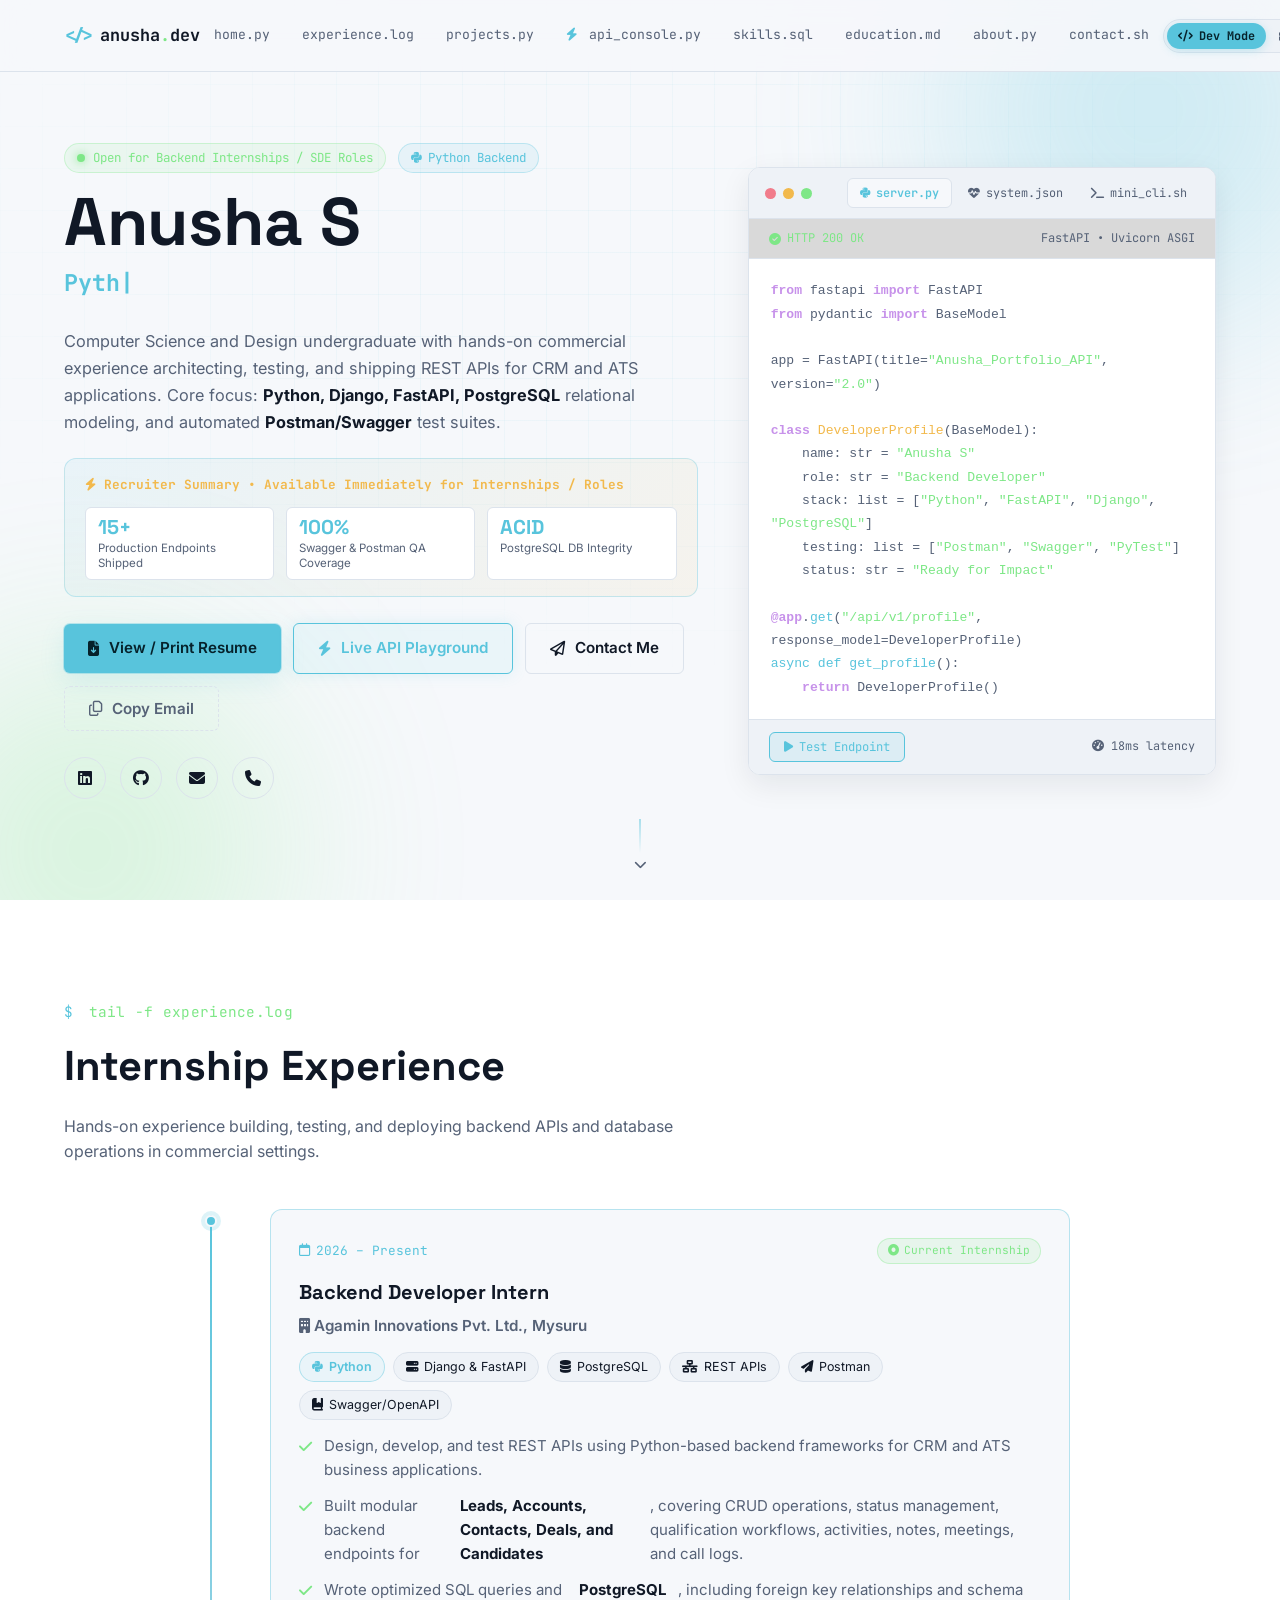
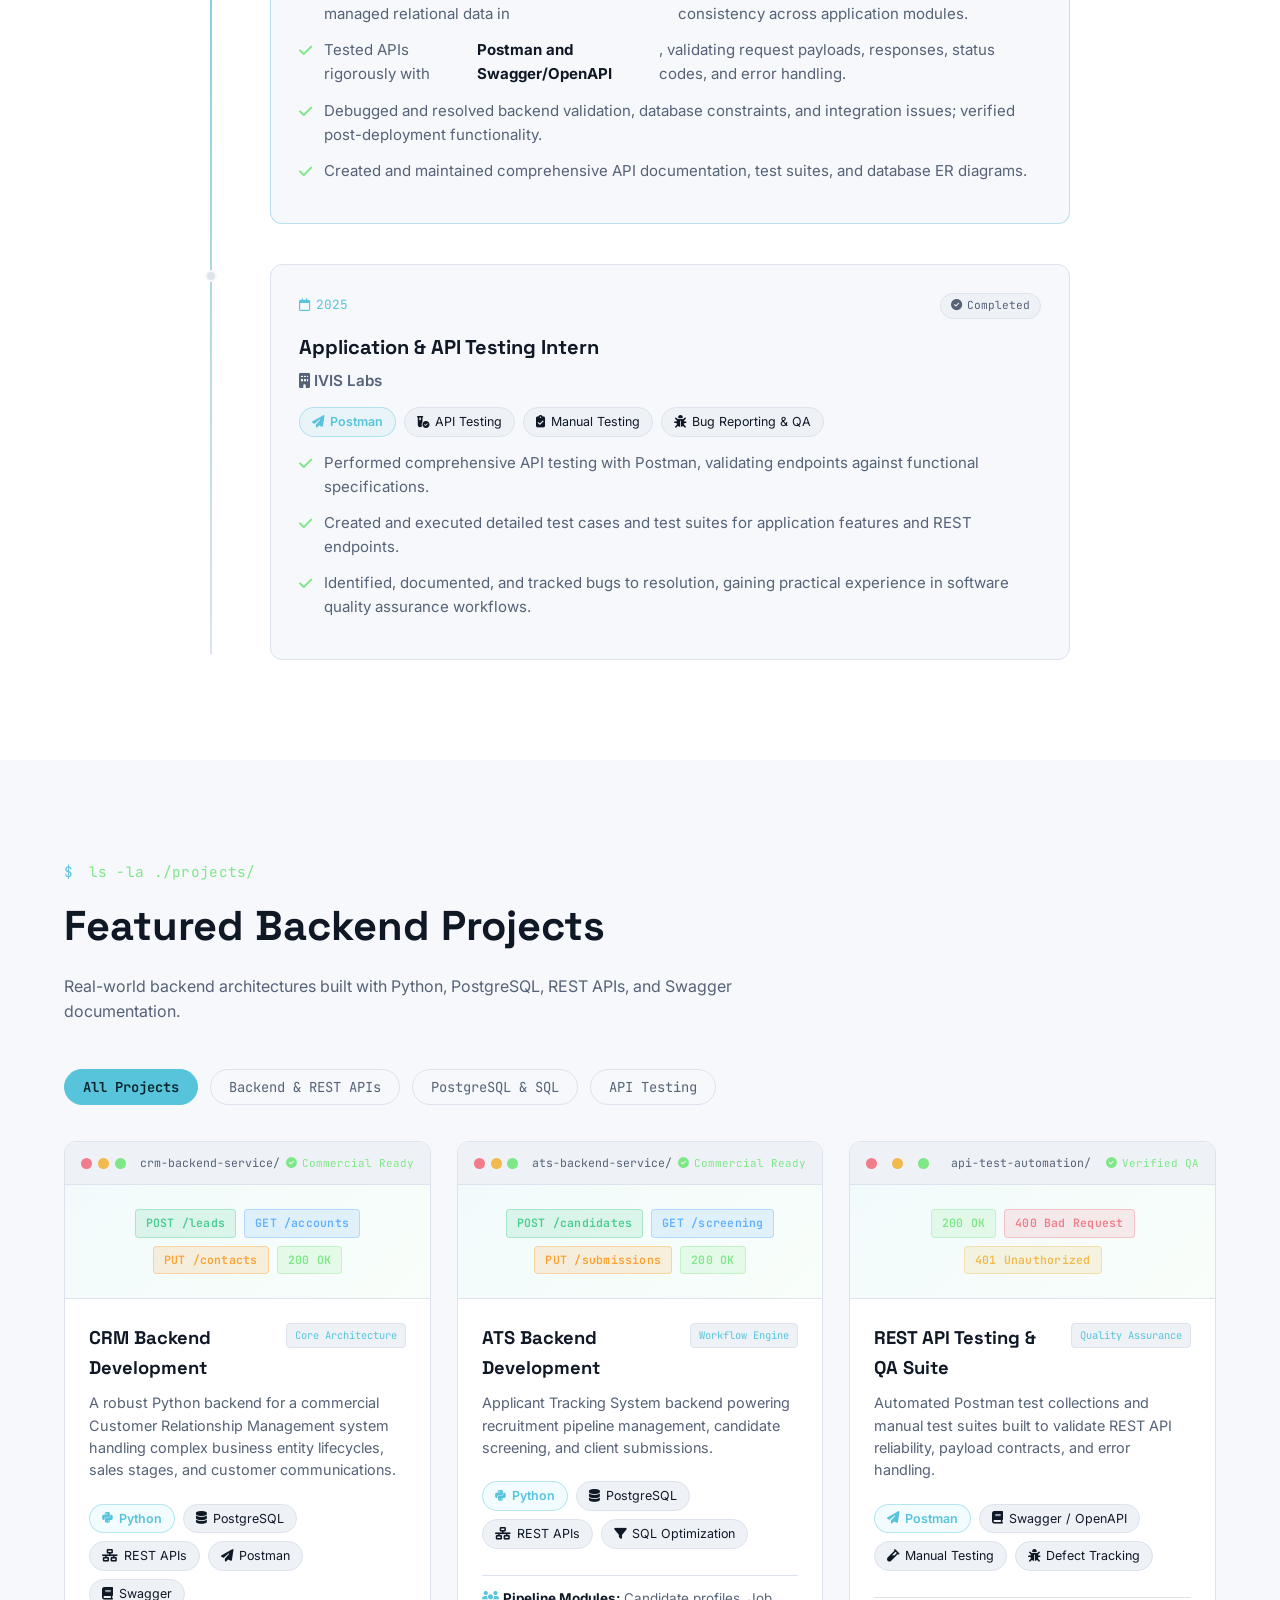
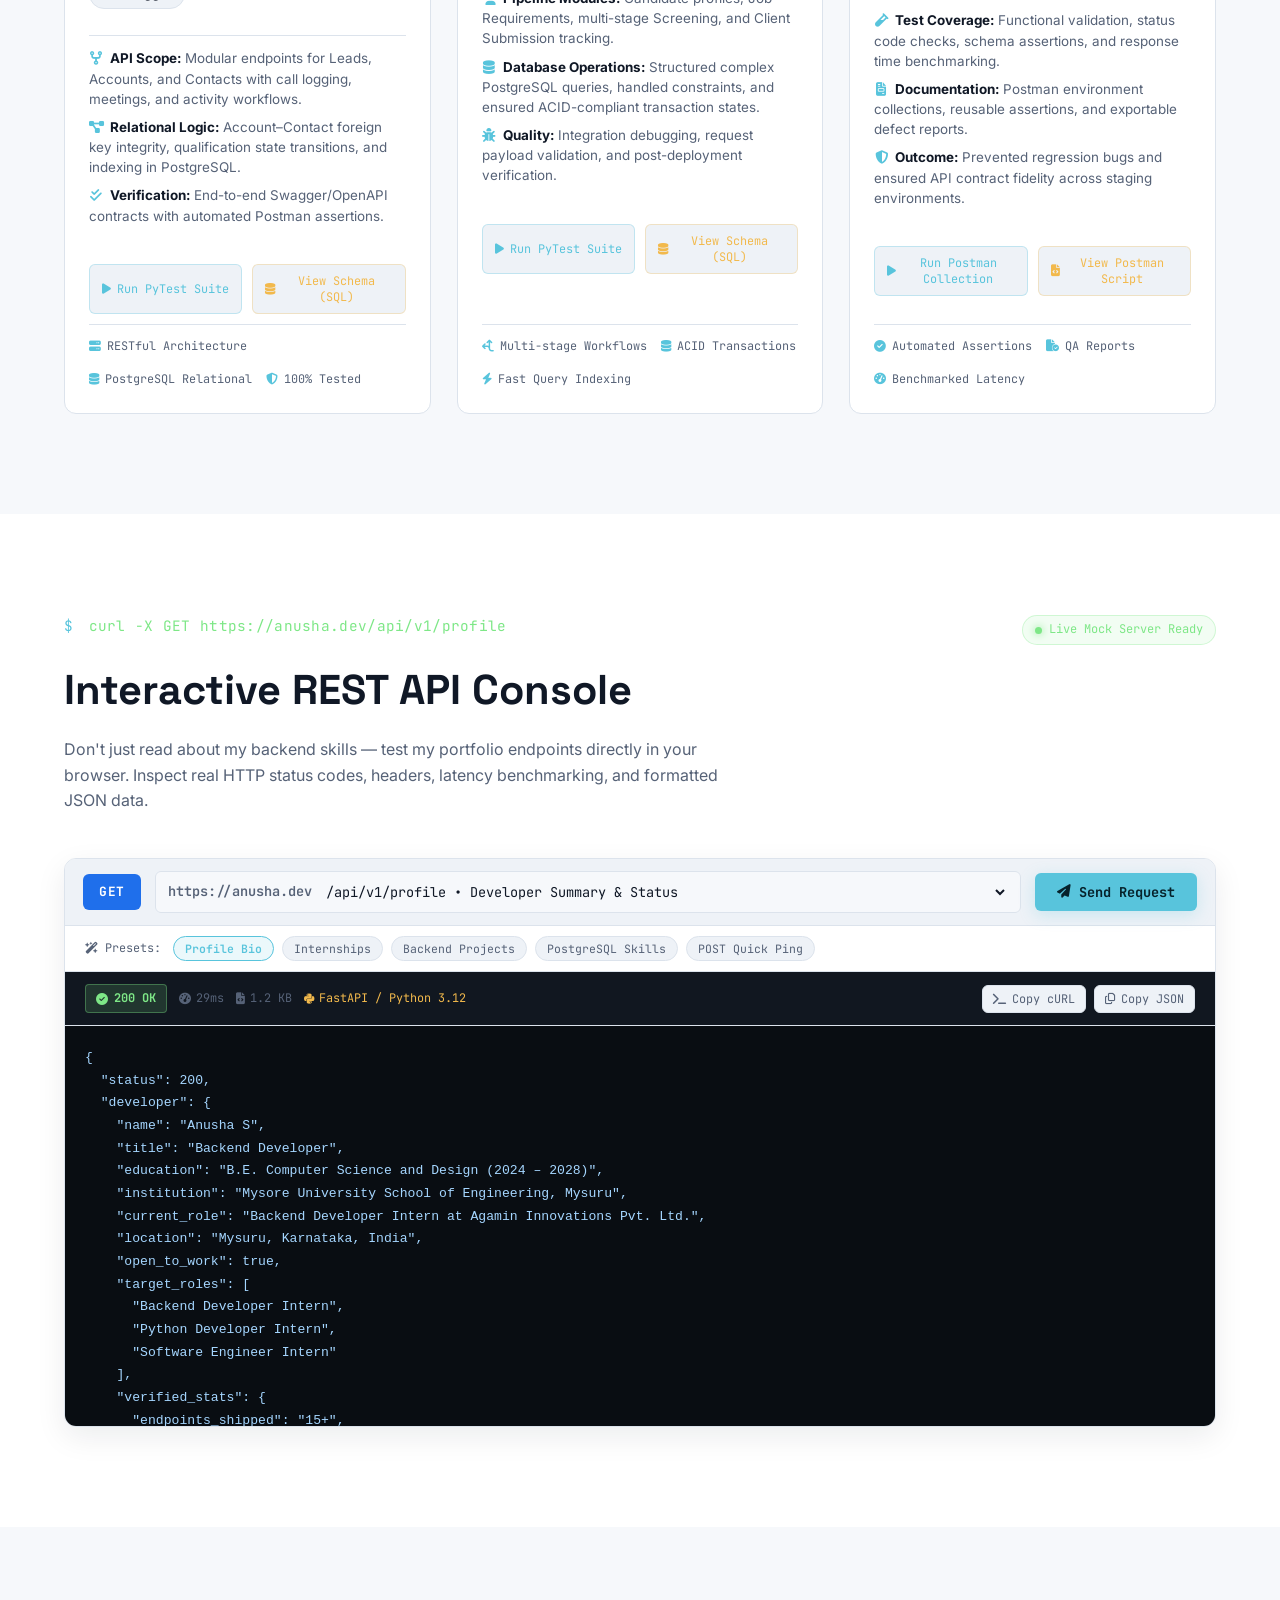
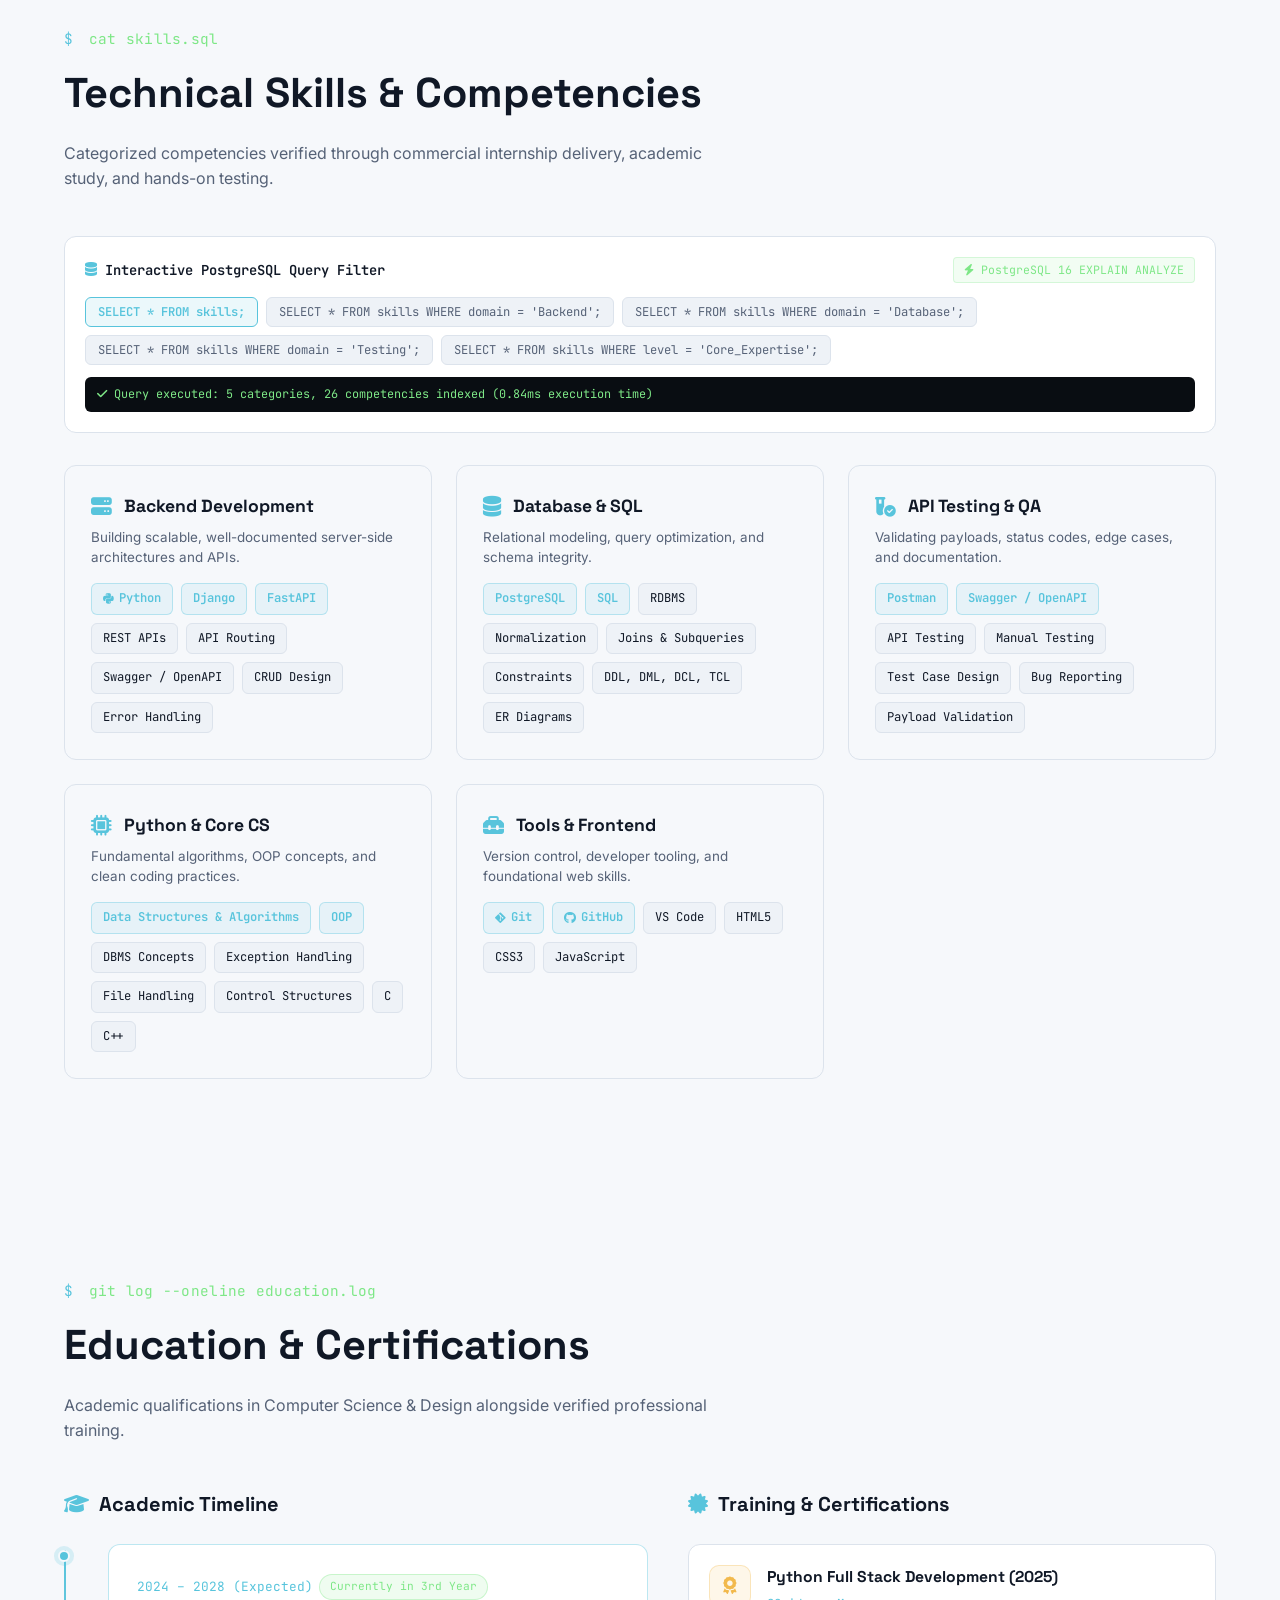
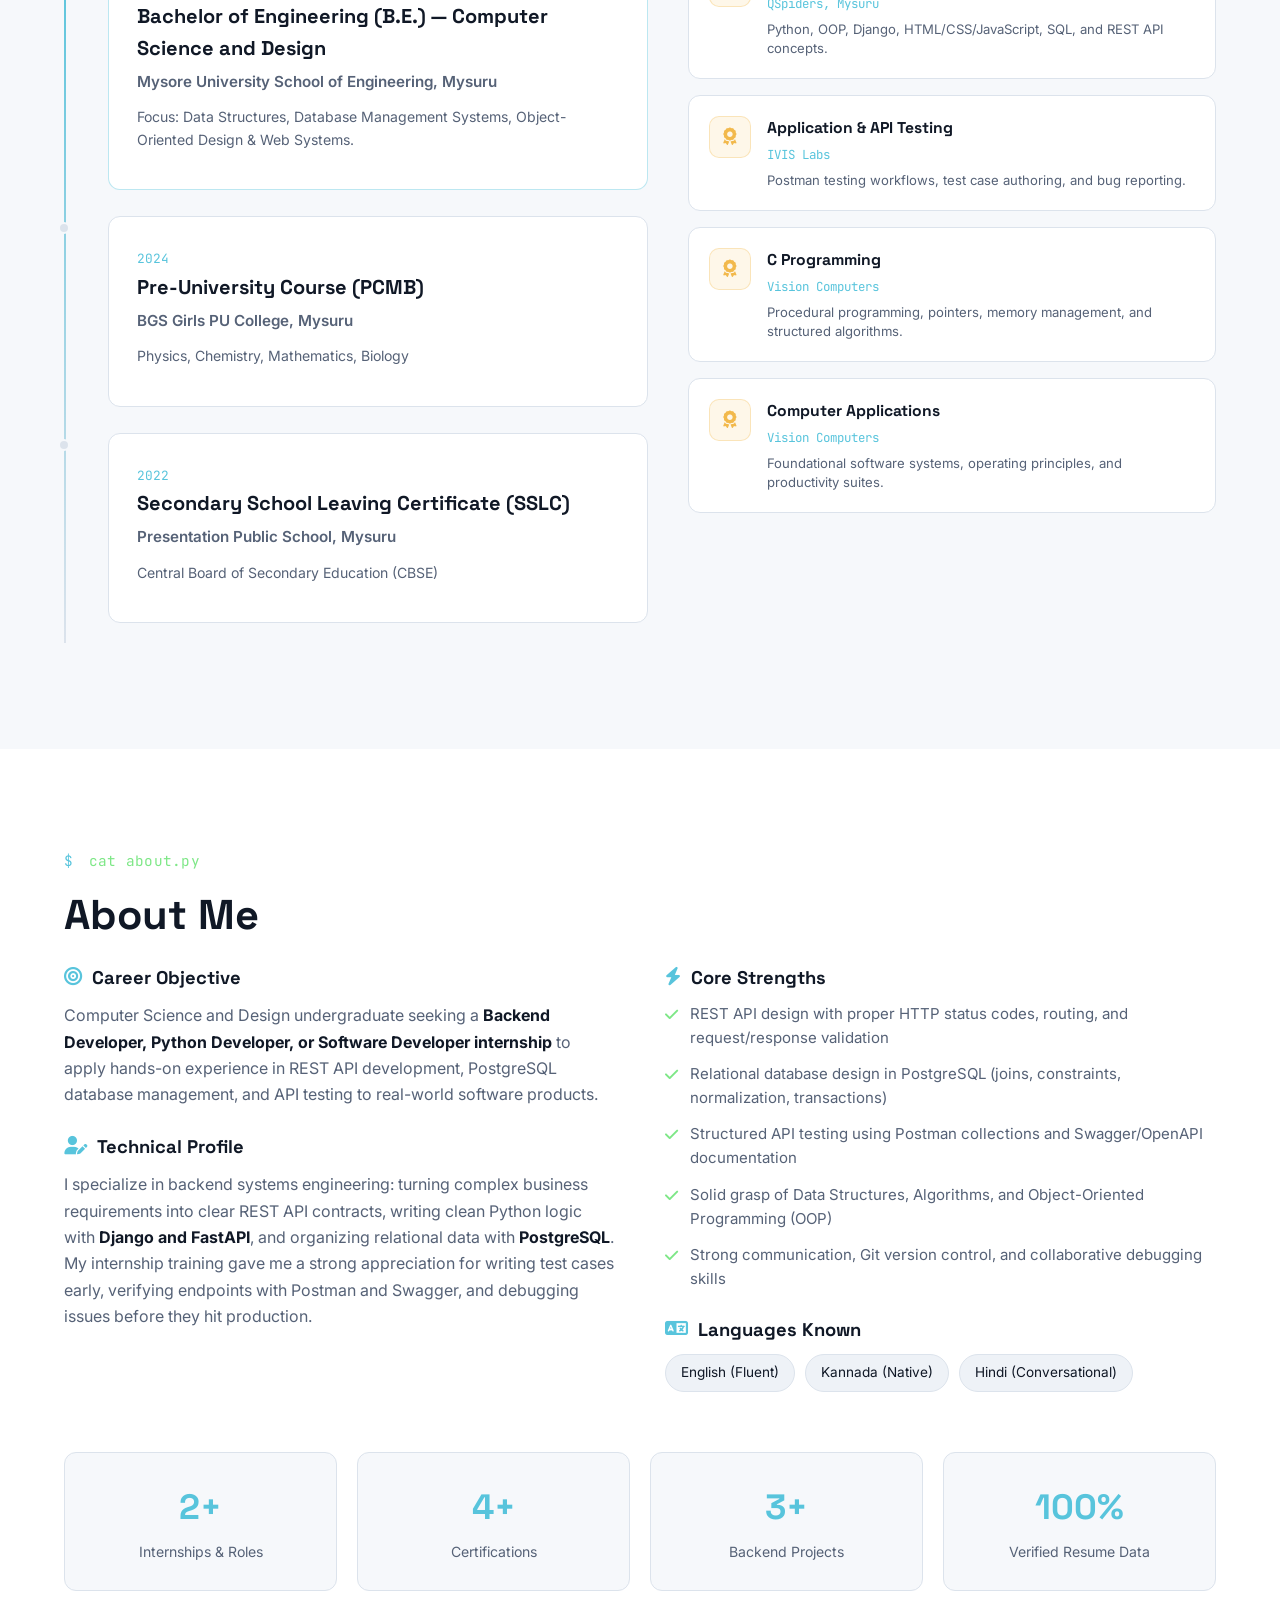
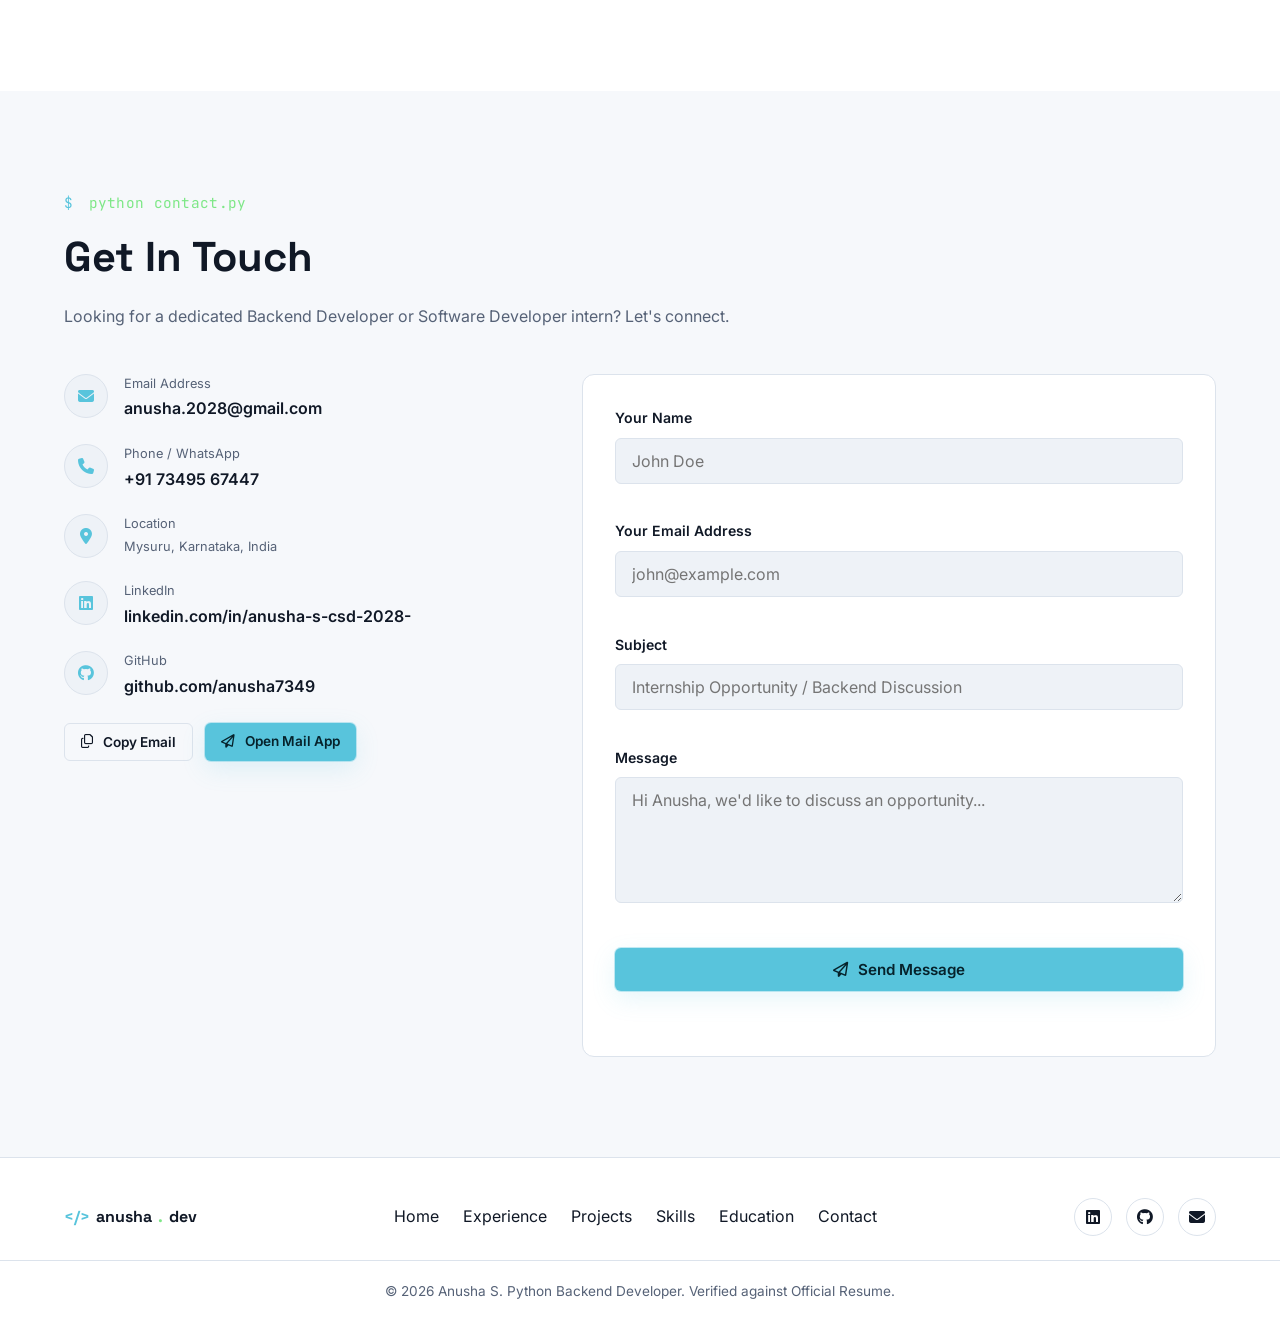
==== commit fa8e6a01: "Update portfolio website, styles, script, and add resume" ====
--- a/index.html
+++ b/index.html
@@ -3,18 +3,18 @@
 <head>
   <meta charset="UTF-8">
   <meta name="viewport" content="width=device-width, initial-scale=1.0">
-  <title>Anusha S | Full Stack Developer Portfolio</title>
-  <meta name="description" content="Anusha S — Computer Science Engineering student specializing in Python full-stack development, web technologies and software testing. View projects, skills, education and contact details.">
-  <meta name="keywords" content="Anusha S, Full Stack Developer, Python Developer, React Developer, Software Engineer Portfolio, Computer Science Student, Mysuru">
+  <title>Anusha S | Backend Developer | Python, Django, REST APIs &amp; PostgreSQL</title>
+  <meta name="description" content="Anusha S — Computer Science &amp; Design undergraduate and Backend Developer Intern specializing in Python, Django, FastAPI, PostgreSQL database design, and REST API testing with Postman and Swagger.">
+  <meta name="keywords" content="Anusha S, Backend Developer, Python Developer, Django, FastAPI, PostgreSQL, REST APIs, Postman, Swagger, Software Engineer Portfolio, Mysuru">
   <meta name="author" content="Anusha S">
   <meta name="robots" content="index, follow">
 
   <!-- Open Graph -->
-  <meta property="og:title" content="Anusha S | Full Stack Developer Portfolio">
-  <meta property="og:description" content="Computer Science Engineering student specializing in Python full-stack development, web technologies and software testing.">
+  <meta property="og:title" content="Anusha S | Backend Developer Portfolio">
+  <meta property="og:description" content="Computer Science &amp; Design undergraduate specializing in Python backend engineering, REST APIs, PostgreSQL databases, and API testing.">
   <meta property="og:type" content="website">
 
-  <!-- Favicon (inline SVG, no external file needed) -->
+  <!-- Favicon (inline SVG terminal icon) -->
   <link rel="icon" href="data:image/svg+xml,<svg xmlns=%22http://www.w3.org/2000/svg%22 viewBox=%220 0 100 100%22><text y=%22.9em%22 font-size=%2290%22 fill=%22%2358C4DC%22>&lt;/&gt;</text></svg>">
 
   <!-- Google Fonts -->
@@ -34,7 +34,7 @@
   <div class="loader" id="loader" aria-hidden="true">
     <div class="loader__window">
       <div class="loader__dots"><span></span><span></span><span></span></div>
-      <p class="loader__text"><span class="loader__prompt">$</span> booting_portfolio.exe<span class="loader__cursor">_</span></p>
+      <p class="loader__text"><span class="loader__prompt">$</span> python -m uvicorn main:app --reload<span class="loader__cursor">_</span></p>
       <div class="loader__bar"><div class="loader__bar-fill"></div></div>
     </div>
   </div>
@@ -51,18 +51,33 @@
       </a>
 
       <nav class="navbar__tabs" id="navTabs" aria-label="Primary navigation">
-        <a href="#home" class="tab active" data-nav>home.html</a>
-        <a href="#about" class="tab" data-nav>about.js</a>
-        <a href="#education" class="tab" data-nav>education.log</a>
-        <a href="#skills" class="tab" data-nav>skills.json</a>
-        <a href="#projects" class="tab" data-nav>projects.jsx</a>
-        <a href="#experience" class="tab" data-nav>experience.md</a>
-        <a href="#certifications" class="tab" data-nav>certs.yaml</a>
-        <a href="#more" class="tab" data-nav>more.txt</a>
-        <a href="#contact" class="tab" data-nav>contact.py</a>
+        <a href="#home" class="tab active" data-nav>home.py</a>
+        <a href="#experience" class="tab" data-nav>experience.log</a>
+        <a href="#projects" class="tab" data-nav>projects.py</a>
+        <a href="#api-console" class="tab" data-nav><i class="fa-solid fa-bolt tab-icon-accent"></i> api_console.py</a>
+        <a href="#skills" class="tab" data-nav>skills.sql</a>
+        <a href="#education" class="tab" data-nav>education.md</a>
+        <a href="#about" class="tab" data-nav>about.py</a>
+        <a href="#contact" class="tab" data-nav>contact.sh</a>
       </nav>
 
       <div class="navbar__actions">
+        <!-- Persona Switcher: Engineer vs Recruiter -->
+        <div class="persona-switch" id="personaSwitch" role="group" aria-label="Portfolio persona view">
+          <button class="persona-btn active" data-mode="engineer" title="Engineer Mode: Code, API Schemas & Test Runners">
+            <i class="fa-solid fa-code"></i><span class="persona-label">Dev Mode</span>
+          </button>
+          <button class="persona-btn" data-mode="recruiter" title="Recruiter Mode: Business Impact, Outcomes & 1-Click Resume">
+            <i class="fa-solid fa-briefcase"></i><span class="persona-label">Recruiter</span>
+          </button>
+        </div>
+
+        <!-- Command Palette Trigger -->
+        <button class="cmd-k-btn" id="cmdKBtn" aria-label="Open Command Palette (Ctrl+K)" title="Quick Command Palette (Ctrl+K)">
+          <i class="fa-solid fa-terminal"></i>
+          <span class="cmd-k-kbd">⌘K</span>
+        </button>
+
         <button class="theme-toggle" id="themeToggle" aria-label="Toggle dark and light mode" title="Toggle theme">
           <i class="fa-solid fa-moon" id="themeIconMoon"></i>
           <i class="fa-solid fa-sun" id="themeIconSun"></i>
@@ -75,15 +90,14 @@
 
     <!-- Mobile menu -->
     <nav class="mobile-menu" id="mobileMenu" aria-label="Mobile navigation">
-      <a href="#home" class="tab" data-nav><i class="fa-solid fa-house"></i> home.html</a>
-      <a href="#about" class="tab" data-nav><i class="fa-solid fa-user"></i> about.js</a>
-      <a href="#education" class="tab" data-nav><i class="fa-solid fa-graduation-cap"></i> education.log</a>
-      <a href="#skills" class="tab" data-nav><i class="fa-solid fa-code"></i> skills.json</a>
-      <a href="#projects" class="tab" data-nav><i class="fa-solid fa-diagram-project"></i> projects.jsx</a>
-      <a href="#experience" class="tab" data-nav><i class="fa-solid fa-briefcase"></i> experience.md</a>
-      <a href="#certifications" class="tab" data-nav><i class="fa-solid fa-certificate"></i> certs.yaml</a>
-      <a href="#more" class="tab" data-nav><i class="fa-solid fa-layer-group"></i> more.txt</a>
-      <a href="#contact" class="tab" data-nav><i class="fa-solid fa-envelope"></i> contact.py</a>
+      <a href="#home" class="tab" data-nav><i class="fa-solid fa-terminal"></i> home.py</a>
+      <a href="#experience" class="tab" data-nav><i class="fa-solid fa-briefcase"></i> experience.log</a>
+      <a href="#projects" class="tab" data-nav><i class="fa-solid fa-cubes"></i> projects.py</a>
+      <a href="#api-console" class="tab" data-nav><i class="fa-solid fa-bolt"></i> api_console.py</a>
+      <a href="#skills" class="tab" data-nav><i class="fa-solid fa-database"></i> skills.sql</a>
+      <a href="#education" class="tab" data-nav><i class="fa-solid fa-graduation-cap"></i> education.md</a>
+      <a href="#about" class="tab" data-nav><i class="fa-solid fa-user"></i> about.py</a>
+      <a href="#contact" class="tab" data-nav><i class="fa-solid fa-envelope"></i> contact.sh</a>
     </nav>
   </header>
 
@@ -99,531 +113,904 @@
 
       <div class="container hero__inner">
         <div class="hero__content reveal">
-          <p class="eyebrow"><span class="eyebrow__prompt">$</span> whoami</p>
+          <div class="hero__top-pills">
+            <span class="status-beacon"><span class="status-beacon__dot"></span> Open for Backend Internships / SDE Roles</span>
+            <span class="badge-role-pill"><i class="fa-brands fa-python"></i> Python Backend</span>
+          </div>
+
           <h1 class="hero__name">Anusha S</h1>
           <h2 class="hero__title">
             <span id="typedText" aria-live="polite"></span><span class="typed-cursor">|</span>
           </h2>
+          
           <p class="hero__intro">
-            Motivated Computer Science &amp; Design engineering student who loves turning logic into
-            working software — from Python backends and REST APIs to responsive React interfaces.
-            Currently building full-stack skills through hands-on internship training and hungry for
-            an opportunity to contribute, learn, and ship real products.
+            Computer Science and Design undergraduate with hands-on commercial experience architecting, testing, and shipping REST APIs for CRM and ATS applications. Core focus: <strong>Python, Django, FastAPI, PostgreSQL</strong> relational modeling, and automated <strong>Postman/Swagger</strong> test suites.
           </p>
 
+          <!-- Recruiter Mode Quick Value Box (Highlight in Recruiter Mode) -->
+          <div class="recruiter-highlight-box" id="recruiterHighlightBox">
+            <div class="recruiter-highlight-header">
+              <i class="fa-solid fa-bolt"></i> <strong>Recruiter Summary &bull; Available Immediately for Internships / Roles</strong>
+            </div>
+            <div class="recruiter-highlight-metrics">
+              <div class="r-metric">
+                <strong>15+</strong>
+                <span>Production Endpoints Shipped</span>
+              </div>
+              <div class="r-metric">
+                <strong>100%</strong>
+                <span>Swagger &amp; Postman QA Coverage</span>
+              </div>
+              <div class="r-metric">
+                <strong>ACID</strong>
+                <span>PostgreSQL DB Integrity</span>
+              </div>
+            </div>
+          </div>
+
           <div class="hero__cta">
-            <a href="#" class="btn btn--primary" id="downloadResumeBtn" download>
-              <i class="fa-solid fa-download"></i> Download Resume
+            <a href="assets/resume.html" target="_blank" rel="noopener" class="btn btn--primary" id="downloadResumeBtn">
+              <i class="fa-solid fa-file-arrow-down"></i> View / Print Resume
+            </a>
+            <a href="#api-console" class="btn btn--accent-outline" data-nav>
+              <i class="fa-solid fa-bolt"></i> Live API Playground
             </a>
             <a href="#contact" class="btn btn--outline" data-nav>
               <i class="fa-regular fa-paper-plane"></i> Contact Me
             </a>
-          </div>
-
-          <div class="hero__socials" aria-label="Social media links">
-            <a href="https://github.com/" target="_blank" rel="noopener noreferrer" aria-label="GitHub profile"><i class="fa-brands fa-github"></i></a>
-            <a href="https://linkedin.com/" target="_blank" rel="noopener noreferrer" aria-label="LinkedIn profile"><i class="fa-brands fa-linkedin"></i></a>
-            <a href="mailto:anusha.s2028@gmail.com" aria-label="Send email"><i class="fa-solid fa-envelope"></i></a>
-            <a href="tel:+917349567447" aria-label="Call phone number"><i class="fa-solid fa-phone"></i></a>
-            <a href="https://leetcode.com/" target="_blank" rel="noopener noreferrer" aria-label="LeetCode profile"><i class="fa-solid fa-code"></i></a>
-          </div>
-        </div>
-
-        <div class="hero__visual reveal" aria-hidden="true">
-          <div class="editor-card">
-            <div class="editor-card__bar">
-              <span class="dot dot--red"></span><span class="dot dot--yellow"></span><span class="dot dot--green"></span>
-              <span class="editor-card__filename">profile.py</span>
-            </div>
-            <div class="editor-card__body">
-              <div class="hero__avatar-wrap">
-                <img src="https://api.dicebear.com/7.x/initials/svg?seed=Anusha%20S&backgroundColor=58c4dc,7ee787,f2b94c&backgroundType=gradientLinear"
-                     alt="Anusha S profile avatar" class="hero__avatar" width="220" height="220" loading="eager">
-              </div>
-              <pre class="editor-card__code"><code><span class="tok-key">class</span> <span class="tok-class">Developer</span>:
-    <span class="tok-func">def</span> <span class="tok-func">__init__</span>(self):
-        self.name = <span class="tok-str">"Anusha S"</span>
-        self.role = <span class="tok-str">"Full-Stack Dev"</span>
-        self.stack = [<span class="tok-str">"Python"</span>, <span class="tok-str">"React"</span>,
-                      <span class="tok-str">"SQL"</span>, <span class="tok-str">"Django"</span>]
-        self.status = <span class="tok-str">"open_to_work"</span> <span class="tok-com"># true</span></code></pre>
-            </div>
-          </div>
-        </div>
-      </div>
-
-      <a href="#about" class="scroll-indicator" data-nav aria-label="Scroll to About section">
+            <button class="btn btn--ghost" id="copyEmailQuickBtn" title="Copy email address" aria-label="Copy email address">
+              <i class="fa-regular fa-copy"></i> Copy Email
+            </button>
+          </div>
+
+          <div class="hero__socials" aria-label="Professional links">
+            <a href="https://linkedin.com/in/anusha-s-csd-2028-" target="_blank" rel="noopener noreferrer" aria-label="LinkedIn profile" title="LinkedIn"><i class="fa-brands fa-linkedin"></i></a>
+            <a href="https://github.com/anusha7349" target="_blank" rel="noopener noreferrer" aria-label="GitHub profile" title="GitHub"><i class="fa-brands fa-github"></i></a>
+            <a href="mailto:anusha.2028@gmail.com" aria-label="Send email" title="Email"><i class="fa-solid fa-envelope"></i></a>
+            <a href="tel:+917349567447" aria-label="Call phone number" title="Phone"><i class="fa-solid fa-phone"></i></a>
+          </div>
+        </div>
+
+        <!-- ============ HERO BENTO DECK (INNOVATIVE INTERACTIVE WIDGET) ============ -->
+        <div class="hero__visual reveal">
+          <div class="bento-deck" id="bentoDeck">
+            <!-- Bento Deck Tabs -->
+            <div class="bento-deck__header">
+              <div class="bento-deck__dots">
+                <span class="dot dot--red"></span><span class="dot dot--yellow"></span><span class="dot dot--green"></span>
+              </div>
+              <div class="bento-deck__tabs" role="tablist">
+                <button class="bento-tab active" data-bento-tab="code"><i class="fa-brands fa-python"></i> server.py</button>
+                <button class="bento-tab" data-bento-tab="health"><i class="fa-solid fa-heart-pulse"></i> system.json</button>
+                <button class="bento-tab" data-bento-tab="cli"><i class="fa-solid fa-terminal"></i> mini_cli.sh</button>
+              </div>
+            </div>
+
+            <!-- Bento Tab Pane 1: server.py Code View -->
+            <div class="bento-pane active" id="pane-code">
+              <div class="editor-header-bar">
+                <span class="status-indicator-badge"><i class="fa-solid fa-circle-check"></i> HTTP 200 OK</span>
+                <span class="editor-meta">FastAPI &bull; Uvicorn ASGI</span>
+              </div>
+              <div class="editor-card__body">
+                <pre class="editor-card__code"><code><span class="tok-key">from</span> fastapi <span class="tok-key">import</span> FastAPI
+<span class="tok-key">from</span> pydantic <span class="tok-key">import</span> BaseModel
+
+app = FastAPI(title=<span class="tok-str">"Anusha_Portfolio_API"</span>, version=<span class="tok-str">"2.0"</span>)
+
+<span class="tok-key">class</span> <span class="tok-class">DeveloperProfile</span>(BaseModel):
+    name: str = <span class="tok-str">"Anusha S"</span>
+    role: str = <span class="tok-str">"Backend Developer"</span>
+    stack: list = [<span class="tok-str">"Python"</span>, <span class="tok-str">"FastAPI"</span>, <span class="tok-str">"Django"</span>, <span class="tok-str">"PostgreSQL"</span>]
+    testing: list = [<span class="tok-str">"Postman"</span>, <span class="tok-str">"Swagger"</span>, <span class="tok-str">"PyTest"</span>]
+    status: str = <span class="tok-str">"Ready for Impact"</span>
+
+<span class="tok-key">@app</span>.<span class="tok-func">get</span>(<span class="tok-str">"/api/v1/profile"</span>, response_model=DeveloperProfile)
+<span class="tok-func">async def</span> <span class="tok-func">get_profile</span>():
+    <span class="tok-key">return</span> DeveloperProfile()</code></pre>
+              </div>
+              <div class="bento-pane-footer">
+                <button class="bento-mini-btn" id="heroRunEndpointBtn">
+                  <i class="fa-solid fa-play"></i> Test Endpoint
+                </button>
+                <span class="bento-latency" id="heroLatencyBadge"><i class="fa-solid fa-gauge-high"></i> 18ms latency</span>
+              </div>
+            </div>
+
+            <!-- Bento Tab Pane 2: Live System Health & Telemetry -->
+            <div class="bento-pane" id="pane-health">
+              <div class="telemetry-grid">
+                <div class="telemetry-card">
+                  <span class="telemetry-label"><i class="fa-solid fa-clock"></i> Local Time (Mysuru)</span>
+                  <span class="telemetry-value" id="liveTimeClock">07:15:00 PM IST</span>
+                  <span class="telemetry-sub">Timezone: Asia/Kolkata</span>
+                </div>
+                <div class="telemetry-card">
+                  <span class="telemetry-label"><i class="fa-solid fa-server"></i> API Gateway Health</span>
+                  <span class="telemetry-value telemetry-value--green"><i class="fa-solid fa-circle"></i> 99.98% Uptime</span>
+                  <span class="telemetry-sub">Uvicorn ASGI Worker</span>
+                </div>
+                <div class="telemetry-card">
+                  <span class="telemetry-label"><i class="fa-solid fa-database"></i> Database Engine</span>
+                  <span class="telemetry-value">PostgreSQL 16</span>
+                  <span class="telemetry-sub">Connection Pool Active</span>
+                </div>
+                <div class="telemetry-card">
+                  <span class="telemetry-label"><i class="fa-solid fa-vial-circle-check"></i> QA Test Coverage</span>
+                  <span class="telemetry-value telemetry-value--blue">100% Passing</span>
+                  <span class="telemetry-sub">Postman &amp; Swagger Validated</span>
+                </div>
+              </div>
+              <div class="telemetry-currently-coding">
+                <span class="t-pulse"></span>
+                <span><strong>Active Focus:</strong> CRM REST Endpoints &amp; PostgreSQL Relational Schemas</span>
+              </div>
+            </div>
+
+            <!-- Bento Tab Pane 3: Interactive CLI Terminal -->
+            <div class="bento-pane" id="pane-cli">
+              <div class="cli-terminal" id="cliTerminal">
+                <div class="cli-history" id="cliHistory">
+                  <p class="cli-line cli-line--sys"><i class="fa-solid fa-circle-info"></i> Interactive Portfolio Shell v2.1. Type a command or click a chip below:</p>
+                  <p class="cli-line"><span class="cli-prompt">visitor@anusha-dev:~$</span> whoami</p>
+                  <p class="cli-line cli-output">Anusha S &bull; Python Backend Developer &bull; Mysuru, India</p>
+                </div>
+                <div class="cli-input-row">
+                  <span class="cli-prompt">visitor@anusha-dev:~$</span>
+                  <input type="text" id="cliInput" class="cli-input" placeholder="try 'help', 'stack', 'projects', 'resume'..." autocomplete="off" spellcheck="false">
+                </div>
+              </div>
+              <div class="cli-quick-chips">
+                <button class="cli-chip" data-cmd="help">help</button>
+                <button class="cli-chip" data-cmd="stack">stack</button>
+                <button class="cli-chip" data-cmd="resume">resume</button>
+                <button class="cli-chip" data-cmd="projects">projects</button>
+                <button class="cli-chip" data-cmd="contact">contact</button>
+                <button class="cli-chip" data-cmd="clear">clear</button>
+              </div>
+            </div>
+
+          </div>
+        </div>
+      </div>
+
+      <a href="#experience" class="scroll-indicator" data-nav aria-label="Scroll to Experience section">
         <span></span>
         <i class="fa-solid fa-chevron-down"></i>
       </a>
     </section>
 
-    <!-- ============ ABOUT ============ -->
-    <section class="section" id="about" aria-label="About Me">
+    <!-- ============ INTERNSHIP EXPERIENCE ============ -->
+    <section class="section section--alt" id="experience" aria-label="Internship Experience">
       <div class="container">
-        <p class="eyebrow reveal"><span class="eyebrow__prompt">$</span> cat about.js</p>
+        <p class="eyebrow reveal"><span class="eyebrow__prompt">$</span> tail -f experience.log</p>
+        <h2 class="section__title reveal">Internship Experience</h2>
+        <p class="section__subtitle reveal">Hands-on experience building, testing, and deploying backend APIs and database operations in commercial settings.</p>
+
+        <div class="timeline timeline--exp">
+
+          <!-- Role 1: Agamin Innovations -->
+          <div class="timeline__item reveal">
+            <div class="timeline__dot timeline__dot--active"></div>
+            <div class="timeline__card timeline__card--active">
+              <div class="timeline__badge-row">
+                <span class="timeline__year"><i class="fa-regular fa-calendar"></i> 2026 – Present</span>
+                <span class="badge-live"><i class="fa-solid fa-circle-dot"></i> Current Internship</span>
+              </div>
+              <h3>Backend Developer Intern</h3>
+              <p class="timeline__org"><i class="fa-solid fa-building"></i> Agamin Innovations Pvt. Ltd., Mysuru</p>
+              
+              <div class="chip-row chip-row--sm">
+                <span class="chip chip--accent"><i class="fa-brands fa-python"></i> Python</span>
+                <span class="chip"><i class="fa-solid fa-server"></i> Django &amp; FastAPI</span>
+                <span class="chip"><i class="fa-solid fa-database"></i> PostgreSQL</span>
+                <span class="chip"><i class="fa-solid fa-network-wired"></i> REST APIs</span>
+                <span class="chip"><i class="fa-solid fa-paper-plane"></i> Postman</span>
+                <span class="chip"><i class="fa-solid fa-book-bookmark"></i> Swagger/OpenAPI</span>
+              </div>
+
+              <ul class="check-list">
+                <li><i class="fa-solid fa-check"></i> Design, develop, and test REST APIs using Python-based backend frameworks for CRM and ATS business applications.</li>
+                <li><i class="fa-solid fa-check"></i> Built modular backend endpoints for <strong>Leads, Accounts, Contacts, Deals, and Candidates</strong>, covering CRUD operations, status management, qualification workflows, activities, notes, meetings, and call logs.</li>
+                <li><i class="fa-solid fa-check"></i> Wrote optimized SQL queries and managed relational data in <strong>PostgreSQL</strong>, including foreign key relationships and schema consistency across application modules.</li>
+                <li><i class="fa-solid fa-check"></i> Tested APIs rigorously with <strong>Postman and Swagger/OpenAPI</strong>, validating request payloads, responses, status codes, and error handling.</li>
+                <li><i class="fa-solid fa-check"></i> Debugged and resolved backend validation, database constraints, and integration issues; verified post-deployment functionality.</li>
+                <li><i class="fa-solid fa-check"></i> Created and maintained comprehensive API documentation, test suites, and database ER diagrams.</li>
+              </ul>
+            </div>
+          </div>
+
+          <!-- Role 2: IVIS Labs -->
+          <div class="timeline__item reveal">
+            <div class="timeline__dot"></div>
+            <div class="timeline__card">
+              <div class="timeline__badge-row">
+                <span class="timeline__year"><i class="fa-regular fa-calendar"></i> 2025</span>
+                <span class="badge-done"><i class="fa-solid fa-circle-check"></i> Completed</span>
+              </div>
+              <h3>Application &amp; API Testing Intern</h3>
+              <p class="timeline__org"><i class="fa-solid fa-building"></i> IVIS Labs</p>
+
+              <div class="chip-row chip-row--sm">
+                <span class="chip chip--accent"><i class="fa-solid fa-paper-plane"></i> Postman</span>
+                <span class="chip"><i class="fa-solid fa-vial-circle-check"></i> API Testing</span>
+                <span class="chip"><i class="fa-solid fa-clipboard-check"></i> Manual Testing</span>
+                <span class="chip"><i class="fa-solid fa-bug"></i> Bug Reporting &amp; QA</span>
+              </div>
+
+              <ul class="check-list">
+                <li><i class="fa-solid fa-check"></i> Performed comprehensive API testing with Postman, validating endpoints against functional specifications.</li>
+                <li><i class="fa-solid fa-check"></i> Created and executed detailed test cases and test suites for application features and REST endpoints.</li>
+                <li><i class="fa-solid fa-check"></i> Identified, documented, and tracked bugs to resolution, gaining practical experience in software quality assurance workflows.</li>
+              </ul>
+            </div>
+          </div>
+
+        </div>
+      </div>
+    </section>
+
+    <!-- ============ FEATURED PROJECTS ============ -->
+    <section class="section" id="projects" aria-label="Backend Projects">
+      <div class="container">
+        <p class="eyebrow reveal"><span class="eyebrow__prompt">$</span> ls -la ./projects/</p>
+        <h2 class="section__title reveal">Featured Backend Projects</h2>
+        <p class="section__subtitle reveal">Real-world backend architectures built with Python, PostgreSQL, REST APIs, and Swagger documentation.</p>
+
+        <div class="filter-bar reveal" role="tablist" aria-label="Filter projects by category">
+          <button class="filter-btn active" data-filter="all">All Projects</button>
+          <button class="filter-btn" data-filter="backend">Backend &amp; REST APIs</button>
+          <button class="filter-btn" data-filter="database">PostgreSQL &amp; SQL</button>
+          <button class="filter-btn" data-filter="testing">API Testing</button>
+        </div>
+
+        <div class="projects__grid" id="projectsGrid">
+
+          <!-- Project 1: CRM Backend -->
+          <article class="project-card reveal" data-tags="backend database testing" id="project-crm">
+            <div class="project-card__bar">
+              <span class="dot dot--red"></span><span class="dot dot--yellow"></span><span class="dot dot--green"></span>
+              <span class="project-card__filename">crm-backend-service/</span>
+              <span class="card-status-chip"><i class="fa-solid fa-circle-check"></i> Commercial Ready</span>
+            </div>
+            <div class="project-card__thumb">
+              <div class="method-badges">
+                <span class="method-badge method-badge--post">POST /leads</span>
+                <span class="method-badge method-badge--get">GET /accounts</span>
+                <span class="method-badge method-badge--put">PUT /contacts</span>
+                <span class="method-badge method-badge--ok">200 OK</span>
+              </div>
+            </div>
+            <div class="project-card__body">
+              <div class="project-card__header">
+                <h3>CRM Backend Development</h3>
+                <span class="badge-role">Core Architecture</span>
+              </div>
+              <p>
+                A robust Python backend for a commercial Customer Relationship Management system handling complex business entity lifecycles, sales stages, and customer communications.
+              </p>
+              <div class="chip-row chip-row--sm">
+                <span class="chip chip--accent"><i class="fa-brands fa-python"></i> Python</span>
+                <span class="chip"><i class="fa-solid fa-database"></i> PostgreSQL</span>
+                <span class="chip"><i class="fa-solid fa-network-wired"></i> REST APIs</span>
+                <span class="chip"><i class="fa-solid fa-paper-plane"></i> Postman</span>
+                <span class="chip"><i class="fa-solid fa-book"></i> Swagger</span>
+              </div>
+              <div class="project-card__details">
+                <p><strong><i class="fa-solid fa-code-fork"></i> API Scope:</strong> Modular endpoints for Leads, Accounts, and Contacts with call logging, meetings, and activity workflows.</p>
+                <p><strong><i class="fa-solid fa-diagram-project"></i> Relational Logic:</strong> Account–Contact foreign key integrity, qualification state transitions, and indexing in PostgreSQL.</p>
+                <p><strong><i class="fa-solid fa-check-double"></i> Verification:</strong> End-to-end Swagger/OpenAPI contracts with automated Postman assertions.</p>
+              </div>
+
+              <!-- Interactive Card Controls -->
+              <div class="project-card__actions">
+                <button class="proj-action-btn proj-action-btn--test" data-action="test" data-project="crm">
+                  <i class="fa-solid fa-play"></i> Run PyTest Suite
+                </button>
+                <button class="proj-action-btn proj-action-btn--schema" data-action="schema" data-project="crm">
+                  <i class="fa-solid fa-database"></i> View Schema (SQL)
+                </button>
+              </div>
+
+              <!-- Collapsible Drawer (Test Runner & Schema) -->
+              <div class="project-drawer" id="drawer-crm" aria-hidden="true">
+                <div class="drawer-header">
+                  <span class="drawer-title" id="drawer-title-crm"><i class="fa-solid fa-terminal"></i> PyTest Execution Console</span>
+                  <button class="drawer-close-btn" data-close-drawer="crm">&times;</button>
+                </div>
+                <div class="drawer-content" id="drawer-content-crm">
+                  <!-- Injected via JavaScript -->
+                </div>
+              </div>
+
+              <div class="project-card__links">
+                <span class="tech-spec-tag"><i class="fa-solid fa-server"></i> RESTful Architecture</span>
+                <span class="tech-spec-tag"><i class="fa-solid fa-database"></i> PostgreSQL Relational</span>
+                <span class="tech-spec-tag"><i class="fa-solid fa-shield-halved"></i> 100% Tested</span>
+              </div>
+            </div>
+          </article>
+
+          <!-- Project 2: ATS Backend -->
+          <article class="project-card reveal" data-tags="backend database" id="project-ats">
+            <div class="project-card__bar">
+              <span class="dot dot--red"></span><span class="dot dot--yellow"></span><span class="dot dot--green"></span>
+              <span class="project-card__filename">ats-backend-service/</span>
+              <span class="card-status-chip"><i class="fa-solid fa-circle-check"></i> Commercial Ready</span>
+            </div>
+            <div class="project-card__thumb">
+              <div class="method-badges">
+                <span class="method-badge method-badge--post">POST /candidates</span>
+                <span class="method-badge method-badge--get">GET /screening</span>
+                <span class="method-badge method-badge--put">PUT /submissions</span>
+                <span class="method-badge method-badge--ok">200 OK</span>
+              </div>
+            </div>
+            <div class="project-card__body">
+              <div class="project-card__header">
+                <h3>ATS Backend Development</h3>
+                <span class="badge-role">Workflow Engine</span>
+              </div>
+              <p>
+                Applicant Tracking System backend powering recruitment pipeline management, candidate screening, and client submissions.
+              </p>
+              <div class="chip-row chip-row--sm">
+                <span class="chip chip--accent"><i class="fa-brands fa-python"></i> Python</span>
+                <span class="chip"><i class="fa-solid fa-database"></i> PostgreSQL</span>
+                <span class="chip"><i class="fa-solid fa-network-wired"></i> REST APIs</span>
+                <span class="chip"><i class="fa-solid fa-filter"></i> SQL Optimization</span>
+              </div>
+              <div class="project-card__details">
+                <p><strong><i class="fa-solid fa-users"></i> Pipeline Modules:</strong> Candidate profiles, Job Requirements, multi-stage Screening, and Client Submission tracking.</p>
+                <p><strong><i class="fa-solid fa-database"></i> Database Operations:</strong> Structured complex PostgreSQL queries, handled constraints, and ensured ACID-compliant transaction states.</p>
+                <p><strong><i class="fa-solid fa-bug"></i> Quality:</strong> Integration debugging, request payload validation, and post-deployment verification.</p>
+              </div>
+
+              <!-- Interactive Card Controls -->
+              <div class="project-card__actions">
+                <button class="proj-action-btn proj-action-btn--test" data-action="test" data-project="ats">
+                  <i class="fa-solid fa-play"></i> Run PyTest Suite
+                </button>
+                <button class="proj-action-btn proj-action-btn--schema" data-action="schema" data-project="ats">
+                  <i class="fa-solid fa-database"></i> View Schema (SQL)
+                </button>
+              </div>
+
+              <!-- Collapsible Drawer (Test Runner & Schema) -->
+              <div class="project-drawer" id="drawer-ats" aria-hidden="true">
+                <div class="drawer-header">
+                  <span class="drawer-title" id="drawer-title-ats"><i class="fa-solid fa-terminal"></i> PyTest Execution Console</span>
+                  <button class="drawer-close-btn" data-close-drawer="ats">&times;</button>
+                </div>
+                <div class="drawer-content" id="drawer-content-ats">
+                  <!-- Injected via JavaScript -->
+                </div>
+              </div>
+
+              <div class="project-card__links">
+                <span class="tech-spec-tag"><i class="fa-solid fa-arrows-split-up-and-left"></i> Multi-stage Workflows</span>
+                <span class="tech-spec-tag"><i class="fa-solid fa-database"></i> ACID Transactions</span>
+                <span class="tech-spec-tag"><i class="fa-solid fa-bolt"></i> Fast Query Indexing</span>
+              </div>
+            </div>
+          </article>
+
+          <!-- Project 3: API Test Suite -->
+          <article class="project-card reveal" data-tags="testing" id="project-qa">
+            <div class="project-card__bar">
+              <span class="dot dot--red"></span><span class="dot dot--yellow"></span><span class="dot dot--green"></span>
+              <span class="project-card__filename">api-test-automation/</span>
+              <span class="card-status-chip"><i class="fa-solid fa-circle-check"></i> Verified QA</span>
+            </div>
+            <div class="project-card__thumb">
+              <div class="method-badges">
+                <span class="method-badge method-badge--ok">200 OK</span>
+                <span class="method-badge method-badge--bad">400 Bad Request</span>
+                <span class="method-badge method-badge--auth">401 Unauthorized</span>
+              </div>
+            </div>
+            <div class="project-card__body">
+              <div class="project-card__header">
+                <h3>REST API Testing &amp; QA Suite</h3>
+                <span class="badge-role">Quality Assurance</span>
+              </div>
+              <p>
+                Automated Postman test collections and manual test suites built to validate REST API reliability, payload contracts, and error handling.
+              </p>
+              <div class="chip-row chip-row--sm">
+                <span class="chip chip--accent"><i class="fa-solid fa-paper-plane"></i> Postman</span>
+                <span class="chip"><i class="fa-solid fa-book"></i> Swagger / OpenAPI</span>
+                <span class="chip"><i class="fa-solid fa-vial"></i> Manual Testing</span>
+                <span class="chip"><i class="fa-solid fa-bug"></i> Defect Tracking</span>
+              </div>
+              <div class="project-card__details">
+                <p><strong><i class="fa-solid fa-vial"></i> Test Coverage:</strong> Functional validation, status code checks, schema assertions, and response time benchmarking.</p>
+                <p><strong><i class="fa-solid fa-file-invoice"></i> Documentation:</strong> Postman environment collections, reusable assertions, and exportable defect reports.</p>
+                <p><strong><i class="fa-solid fa-shield-halved"></i> Outcome:</strong> Prevented regression bugs and ensured API contract fidelity across staging environments.</p>
+              </div>
+
+              <!-- Interactive Card Controls -->
+              <div class="project-card__actions">
+                <button class="proj-action-btn proj-action-btn--test" data-action="test" data-project="qa">
+                  <i class="fa-solid fa-play"></i> Run Postman Collection
+                </button>
+                <button class="proj-action-btn proj-action-btn--schema" data-action="schema" data-project="qa">
+                  <i class="fa-solid fa-file-code"></i> View Postman Script
+                </button>
+              </div>
+
+              <!-- Collapsible Drawer (Test Runner & Schema) -->
+              <div class="project-drawer" id="drawer-qa" aria-hidden="true">
+                <div class="drawer-header">
+                  <span class="drawer-title" id="drawer-title-qa"><i class="fa-solid fa-terminal"></i> Postman Test Console</span>
+                  <button class="drawer-close-btn" data-close-drawer="qa">&times;</button>
+                </div>
+                <div class="drawer-content" id="drawer-content-qa">
+                  <!-- Injected via JavaScript -->
+                </div>
+              </div>
+
+              <div class="project-card__links">
+                <span class="tech-spec-tag"><i class="fa-solid fa-check-circle"></i> Automated Assertions</span>
+                <span class="tech-spec-tag"><i class="fa-solid fa-file-circle-check"></i> QA Reports</span>
+                <span class="tech-spec-tag"><i class="fa-solid fa-gauge-high"></i> Benchmarked Latency</span>
+              </div>
+            </div>
+          </article>
+
+        </div>
+      </div>
+    </section>
+
+    <!-- ============ INTERACTIVE REST API CONSOLE (INNOVATIVE SHOWCASE) ============ -->
+    <section class="section section--alt" id="api-console" aria-label="Interactive REST API Console">
+      <div class="container">
+        <div class="api-console-badge-row reveal">
+          <p class="eyebrow"><span class="eyebrow__prompt">$</span> curl -X GET https://anusha.dev/api/v1/profile</p>
+          <span class="live-pulse-badge"><span class="live-pulse-dot"></span> Live Mock Server Ready</span>
+        </div>
+        <h2 class="section__title reveal">Interactive REST API Console</h2>
+        <p class="section__subtitle reveal">
+          Don't just read about my backend skills — test my portfolio endpoints directly in your browser. Inspect real HTTP status codes, headers, latency benchmarking, and formatted JSON data.
+        </p>
+
+        <div class="api-playground reveal">
+          <!-- Request Bar -->
+          <div class="api-request-bar">
+            <div class="api-method-select-wrap">
+              <span class="api-method-tag" id="apiMethodTag">GET</span>
+            </div>
+            <div class="api-url-input-wrap">
+              <span class="api-base-url">https://anusha.dev</span>
+              <select class="api-endpoint-select" id="apiEndpointSelect" aria-label="Select API Endpoint to test">
+                <option value="profile">/api/v1/profile &bull; Developer Summary &amp; Status</option>
+                <option value="experience">/api/v1/experience &bull; Internship Experience &amp; Deliverables</option>
+                <option value="projects">/api/v1/projects?category=backend &bull; Production Projects</option>
+                <option value="skills">/api/v1/skills/query?domain=database &bull; PostgreSQL &amp; SQL Stack</option>
+                <option value="ping">/api/v1/contact/ping &bull; Send Message Payload (POST)</option>
+              </select>
+            </div>
+            <button class="api-send-btn" id="apiSendBtn">
+              <i class="fa-solid fa-paper-plane"></i> <span>Send Request</span>
+            </button>
+          </div>
+
+          <!-- Parameter & Payload Tab (for POST) -->
+          <div class="api-payload-drawer is-hidden" id="apiPayloadDrawer">
+            <div class="api-payload-header">
+              <span><i class="fa-solid fa-code"></i> Request Body (application/json)</span>
+              <span class="api-payload-note">Editable JSON — Modify fields and click Send Request to test API validation!</span>
+            </div>
+            <textarea id="apiPayloadTextarea" class="api-payload-textarea" rows="4">{
+  "sender_name": "Tech Recruiter / Engineering Manager",
+  "company": "FastAPI & Python Engineering Team",
+  "opportunity_type": "Backend Developer Internship",
+  "message": "Hi Anusha, we love your interactive API console and would like to invite you for an interview!"
+}</textarea>
+          </div>
+
+          <!-- Quick Presets -->
+          <div class="api-presets-bar">
+            <span class="presets-label"><i class="fa-solid fa-wand-magic-sparkles"></i> Presets:</span>
+            <button class="preset-pill active" data-preset="profile">Profile Bio</button>
+            <button class="preset-pill" data-preset="experience">Internships</button>
+            <button class="preset-pill" data-preset="projects">Backend Projects</button>
+            <button class="preset-pill" data-preset="skills">PostgreSQL Skills</button>
+            <button class="preset-pill preset-pill--post" data-preset="ping">POST Quick Ping</button>
+          </div>
+
+          <!-- Response Viewer Window -->
+          <div class="api-response-window">
+            <div class="api-response-topbar">
+              <div class="api-res-meta">
+                <span class="api-status-pill api-status-pill--200" id="apiResStatus">
+                  <i class="fa-solid fa-circle-check"></i> <span id="apiStatusCode">200 OK</span>
+                </span>
+                <span class="api-res-tag" id="apiResLatency"><i class="fa-solid fa-gauge-high"></i> 18ms</span>
+                <span class="api-res-tag" id="apiResSize"><i class="fa-solid fa-file-code"></i> 1.2 KB</span>
+                <span class="api-res-tag api-res-tag--server"><i class="fa-brands fa-python"></i> FastAPI / Python 3.12</span>
+              </div>
+              <div class="api-res-actions">
+                <button class="api-action-icon-btn" id="apiCopyCurlBtn" title="Copy cURL command">
+                  <i class="fa-solid fa-terminal"></i> Copy cURL
+                </button>
+                <button class="api-action-icon-btn" id="apiCopyJsonBtn" title="Copy JSON Response">
+                  <i class="fa-regular fa-copy"></i> Copy JSON
+                </button>
+              </div>
+            </div>
+
+            <div class="api-response-body">
+              <pre class="api-json-display"><code id="apiJsonCode" class="language-json">// Loading live API endpoint response...</code></pre>
+            </div>
+          </div>
+        </div>
+      </div>
+    </section>
+
+    <!-- ============ TECHNICAL SKILLS ============ -->
+    <section class="section" id="skills" aria-label="Technical Skills">
+      <div class="container">
+        <p class="eyebrow reveal"><span class="eyebrow__prompt">$</span> cat skills.sql</p>
+        <h2 class="section__title reveal">Technical Skills &amp; Competencies</h2>
+        <p class="section__subtitle reveal">Categorized competencies verified through commercial internship delivery, academic study, and hands-on testing.</p>
+
+        <!-- Interactive SQL Query Sandbox -->
+        <div class="sql-sandbox reveal">
+          <div class="sql-sandbox__header">
+            <div class="sql-sandbox__title">
+              <i class="fa-solid fa-database"></i> <span>Interactive PostgreSQL Query Filter</span>
+            </div>
+            <span class="sql-engine-tag"><i class="fa-solid fa-bolt"></i> PostgreSQL 16 EXPLAIN ANALYZE</span>
+          </div>
+          <div class="sql-queries-pills" role="tablist">
+            <button class="sql-pill active" data-sql="all">SELECT * FROM skills;</button>
+            <button class="sql-pill" data-sql="backend">SELECT * FROM skills WHERE domain = 'Backend';</button>
+            <button class="sql-pill" data-sql="database">SELECT * FROM skills WHERE domain = 'Database';</button>
+            <button class="sql-pill" data-sql="testing">SELECT * FROM skills WHERE domain = 'Testing';</button>
+            <button class="sql-pill" data-sql="featured">SELECT * FROM skills WHERE level = 'Core_Expertise';</button>
+          </div>
+          <div class="sql-status-bar" id="sqlStatusBar">
+            <span class="sql-status-code"><i class="fa-solid fa-check"></i> Query executed: 5 categories, 26 competencies indexed (0.84ms execution time)</span>
+          </div>
+        </div>
+
+        <div class="skills-matrix">
+
+          <!-- Card 1: Backend Development -->
+          <div class="skill-matrix-card reveal">
+            <div class="skill-matrix-card__header">
+              <i class="fa-solid fa-server skill-icon"></i>
+              <h3>Backend Development</h3>
+            </div>
+            <p class="skill-matrix-card__desc">Building scalable, well-documented server-side architectures and APIs.</p>
+            <div class="skill-badges">
+              <span class="skill-tag skill-tag--featured"><i class="fa-brands fa-python"></i> Python</span>
+              <span class="skill-tag skill-tag--featured">Django</span>
+              <span class="skill-tag skill-tag--featured">FastAPI</span>
+              <span class="skill-tag">REST APIs</span>
+              <span class="skill-tag">API Routing</span>
+              <span class="skill-tag">Swagger / OpenAPI</span>
+              <span class="skill-tag">CRUD Design</span>
+              <span class="skill-tag">Error Handling</span>
+            </div>
+          </div>
+
+          <!-- Card 2: Database & SQL -->
+          <div class="skill-matrix-card reveal">
+            <div class="skill-matrix-card__header">
+              <i class="fa-solid fa-database skill-icon"></i>
+              <h3>Database &amp; SQL</h3>
+            </div>
+            <p class="skill-matrix-card__desc">Relational modeling, query optimization, and schema integrity.</p>
+            <div class="skill-badges">
+              <span class="skill-tag skill-tag--featured">PostgreSQL</span>
+              <span class="skill-tag skill-tag--featured">SQL</span>
+              <span class="skill-tag">RDBMS</span>
+              <span class="skill-tag">Normalization</span>
+              <span class="skill-tag">Joins &amp; Subqueries</span>
+              <span class="skill-tag">Constraints</span>
+              <span class="skill-tag">DDL, DML, DCL, TCL</span>
+              <span class="skill-tag">ER Diagrams</span>
+            </div>
+          </div>
+
+          <!-- Card 3: API Testing & QA -->
+          <div class="skill-matrix-card reveal">
+            <div class="skill-matrix-card__header">
+              <i class="fa-solid fa-vial-circle-check skill-icon"></i>
+              <h3>API Testing &amp; QA</h3>
+            </div>
+            <p class="skill-matrix-card__desc">Validating payloads, status codes, edge cases, and documentation.</p>
+            <div class="skill-badges">
+              <span class="skill-tag skill-tag--featured">Postman</span>
+              <span class="skill-tag skill-tag--featured">Swagger / OpenAPI</span>
+              <span class="skill-tag">API Testing</span>
+              <span class="skill-tag">Manual Testing</span>
+              <span class="skill-tag">Test Case Design</span>
+              <span class="skill-tag">Bug Reporting</span>
+              <span class="skill-tag">Payload Validation</span>
+            </div>
+          </div>
+
+          <!-- Card 4: Python & Core CS -->
+          <div class="skill-matrix-card reveal">
+            <div class="skill-matrix-card__header">
+              <i class="fa-solid fa-microchip skill-icon"></i>
+              <h3>Python &amp; Core CS</h3>
+            </div>
+            <p class="skill-matrix-card__desc">Fundamental algorithms, OOP concepts, and clean coding practices.</p>
+            <div class="skill-badges">
+              <span class="skill-tag skill-tag--featured">Data Structures &amp; Algorithms</span>
+              <span class="skill-tag skill-tag--featured">OOP</span>
+              <span class="skill-tag">DBMS Concepts</span>
+              <span class="skill-tag">Exception Handling</span>
+              <span class="skill-tag">File Handling</span>
+              <span class="skill-tag">Control Structures</span>
+              <span class="skill-tag">C</span>
+              <span class="skill-tag">C++</span>
+            </div>
+          </div>
+
+          <!-- Card 5: Tools & Frontend -->
+          <div class="skill-matrix-card reveal">
+            <div class="skill-matrix-card__header">
+              <i class="fa-solid fa-toolbox skill-icon"></i>
+              <h3>Tools &amp; Frontend</h3>
+            </div>
+            <p class="skill-matrix-card__desc">Version control, developer tooling, and foundational web skills.</p>
+            <div class="skill-badges">
+              <span class="skill-tag skill-tag--featured"><i class="fa-brands fa-git-alt"></i> Git</span>
+              <span class="skill-tag skill-tag--featured"><i class="fa-brands fa-github"></i> GitHub</span>
+              <span class="skill-tag">VS Code</span>
+              <span class="skill-tag">HTML5</span>
+              <span class="skill-tag">CSS3</span>
+              <span class="skill-tag">JavaScript</span>
+            </div>
+          </div>
+
+        </div>
+      </div>
+    </section>
+
+    <!-- ============ EDUCATION & CERTIFICATIONS ============ -->
+    <section class="section" id="education" aria-label="Education and Certifications">
+      <div class="container">
+        <p class="eyebrow reveal"><span class="eyebrow__prompt">$</span> git log --oneline education.log</p>
+        <h2 class="section__title reveal">Education &amp; Certifications</h2>
+        <p class="section__subtitle reveal">Academic qualifications in Computer Science &amp; Design alongside verified professional training.</p>
+
+        <div class="edu-grid">
+          
+          <!-- Education Column -->
+          <div class="edu-col reveal">
+            <h3 class="edu-section-title"><i class="fa-solid fa-graduation-cap"></i> Academic Timeline</h3>
+            <div class="timeline timeline--compact">
+
+              <div class="timeline__item">
+                <div class="timeline__dot timeline__dot--active"></div>
+                <div class="timeline__card timeline__card--active">
+                  <span class="timeline__year">2024 – 2028 (Expected) <span class="badge-live">Currently in 3rd Year</span></span>
+                  <h3>Bachelor of Engineering (B.E.) — Computer Science and Design</h3>
+                  <p class="timeline__org">Mysore University School of Engineering, Mysuru</p>
+                  <p class="timeline__meta">Focus: Data Structures, Database Management Systems, Object-Oriented Design &amp; Web Systems.</p>
+                </div>
+              </div>
+
+              <div class="timeline__item">
+                <div class="timeline__dot"></div>
+                <div class="timeline__card">
+                  <span class="timeline__year">2024</span>
+                  <h3>Pre-University Course (PCMB)</h3>
+                  <p class="timeline__org">BGS Girls PU College, Mysuru</p>
+                  <p class="timeline__meta">Physics, Chemistry, Mathematics, Biology</p>
+                </div>
+              </div>
+
+              <div class="timeline__item">
+                <div class="timeline__dot"></div>
+                <div class="timeline__card">
+                  <span class="timeline__year">2022</span>
+                  <h3>Secondary School Leaving Certificate (SSLC)</h3>
+                  <p class="timeline__org">Presentation Public School, Mysuru</p>
+                  <p class="timeline__meta">Central Board of Secondary Education (CBSE)</p>
+                </div>
+              </div>
+
+            </div>
+          </div>
+
+          <!-- Certifications Column -->
+          <div class="edu-col reveal">
+            <h3 class="edu-section-title"><i class="fa-solid fa-certificate"></i> Training &amp; Certifications</h3>
+            
+            <div class="cert-list">
+              <div class="cert-item">
+                <div class="cert-item__icon"><i class="fa-solid fa-award"></i></div>
+                <div class="cert-item__content">
+                  <h4>Python Full Stack Development (2025)</h4>
+                  <p class="cert-item__issuer">QSpiders, Mysuru</p>
+                  <p class="cert-item__desc">Python, OOP, Django, HTML/CSS/JavaScript, SQL, and REST API concepts.</p>
+                </div>
+              </div>
+
+              <div class="cert-item">
+                <div class="cert-item__icon"><i class="fa-solid fa-award"></i></div>
+                <div class="cert-item__content">
+                  <h4>Application &amp; API Testing</h4>
+                  <p class="cert-item__issuer">IVIS Labs</p>
+                  <p class="cert-item__desc">Postman testing workflows, test case authoring, and bug reporting.</p>
+                </div>
+              </div>
+
+              <div class="cert-item">
+                <div class="cert-item__icon"><i class="fa-solid fa-award"></i></div>
+                <div class="cert-item__content">
+                  <h4>C Programming</h4>
+                  <p class="cert-item__issuer">Vision Computers</p>
+                  <p class="cert-item__desc">Procedural programming, pointers, memory management, and structured algorithms.</p>
+                </div>
+              </div>
+
+              <div class="cert-item">
+                <div class="cert-item__icon"><i class="fa-solid fa-award"></i></div>
+                <div class="cert-item__content">
+                  <h4>Computer Applications</h4>
+                  <p class="cert-item__issuer">Vision Computers</p>
+                  <p class="cert-item__desc">Foundational software systems, operating principles, and productivity suites.</p>
+                </div>
+              </div>
+            </div>
+
+          </div>
+
+        </div>
+
+      </div>
+    </section>
+
+    <!-- ============ ABOUT ME ============ -->
+    <section class="section section--alt" id="about" aria-label="About Me">
+      <div class="container">
+        <p class="eyebrow reveal"><span class="eyebrow__prompt">$</span> cat about.py</p>
         <h2 class="section__title reveal">About Me</h2>
 
         <div class="about__grid">
           <div class="about__col reveal">
             <h3 class="about__heading"><i class="fa-solid fa-bullseye"></i> Career Objective</h3>
             <p>
-              Motivated and enthusiastic student seeking an internship opportunity to apply academic
-              knowledge, learn practical skills, and contribute positively to an organization while
-              gaining real-world software development experience.
+              Computer Science and Design undergraduate seeking a <strong>Backend Developer, Python Developer, or Software Developer internship</strong> to apply hands-on experience in REST API development, PostgreSQL database management, and API testing to real-world software products.
             </p>
 
-            <h3 class="about__heading"><i class="fa-solid fa-user-pen"></i> Professional Summary</h3>
+            <h3 class="about__heading"><i class="fa-solid fa-user-pen"></i> Technical Profile</h3>
             <p>
-              Final-year Computer Science and Design engineering student with a strong foundation in
-              Python, web technologies, and databases. Currently undergoing full-stack development
-              training covering Python, Django, HTML, CSS, JavaScript and React.js, alongside practical
-              exposure to API testing and quality assurance. Comfortable working across the stack —
-              from writing clean backend logic to building responsive front-end interfaces — and eager
-              to apply this foundation to real production challenges.
+              I specialize in backend systems engineering: turning complex business requirements into clear REST API contracts, writing clean Python logic with <strong>Django and FastAPI</strong>, and organizing relational data with <strong>PostgreSQL</strong>. My internship training gave me a strong appreciation for writing test cases early, verifying endpoints with Postman and Swagger, and debugging issues before they hit production.
             </p>
           </div>
 
           <div class="about__col reveal">
-            <h3 class="about__heading"><i class="fa-solid fa-bolt"></i> Key Strengths</h3>
+            <h3 class="about__heading"><i class="fa-solid fa-bolt"></i> Core Strengths</h3>
             <ul class="check-list">
-              <li><i class="fa-solid fa-check"></i> Strong grasp of Data Structures &amp; Algorithms and OOP concepts</li>
-              <li><i class="fa-solid fa-check"></i> Quick learner with a structured, logical approach to problem-solving</li>
-              <li><i class="fa-solid fa-check"></i> Hands-on exposure to full-stack development and API testing</li>
-              <li><i class="fa-solid fa-check"></i> Detail-oriented — comfortable writing test cases and bug reports</li>
-              <li><i class="fa-solid fa-check"></i> Collaborative team player with good communication skills</li>
+              <li><i class="fa-solid fa-check"></i> REST API design with proper HTTP status codes, routing, and request/response validation</li>
+              <li><i class="fa-solid fa-check"></i> Relational database design in PostgreSQL (joins, constraints, normalization, transactions)</li>
+              <li><i class="fa-solid fa-check"></i> Structured API testing using Postman collections and Swagger/OpenAPI documentation</li>
+              <li><i class="fa-solid fa-check"></i> Solid grasp of Data Structures, Algorithms, and Object-Oriented Programming (OOP)</li>
+              <li><i class="fa-solid fa-check"></i> Strong communication, Git version control, and collaborative debugging skills</li>
             </ul>
 
-            <h3 class="about__heading"><i class="fa-solid fa-heart"></i> Interests</h3>
+            <h3 class="about__heading"><i class="fa-solid fa-language"></i> Languages Known</h3>
             <div class="chip-row">
-              <span class="chip">Web Development</span>
-              <span class="chip">Backend Engineering</span>
-              <span class="chip">Software Testing</span>
-              <span class="chip">Problem Solving</span>
-              <span class="chip">UI/UX Design</span>
-              <span class="chip">Open Source</span>
-            </div>
-          </div>
-        </div>
-
-        <!-- Animated Counters -->
+              <span class="chip">English (Fluent)</span>
+              <span class="chip">Kannada (Native)</span>
+              <span class="chip">Hindi (Conversational)</span>
+            </div>
+          </div>
+        </div>
+
+        <!-- Metric Counters -->
         <div class="counters reveal">
+          <div class="counter-card">
+            <span class="counter" data-target="2">0</span><span class="counter-plus">+</span>
+            <p>Internships &amp; Roles</p>
+          </div>
           <div class="counter-card">
             <span class="counter" data-target="4">0</span><span class="counter-plus">+</span>
             <p>Certifications</p>
           </div>
           <div class="counter-card">
-            <span class="counter" data-target="2">0</span><span class="counter-plus">+</span>
-            <p>Internships</p>
+            <span class="counter" data-target="3">0</span><span class="counter-plus">+</span>
+            <p>Backend Projects</p>
           </div>
           <div class="counter-card">
-            <span class="counter" data-target="6">0</span><span class="counter-plus">+</span>
-            <p>Core Skills</p>
-          </div>
-          <div class="counter-card">
-            <span class="counter" data-target="3">0</span><span class="counter-plus">+</span>
-            <p>Projects Built</p>
-          </div>
-        </div>
+            <span class="counter" data-target="100">0</span><span class="counter-plus">%</span>
+            <p>Verified Resume Data</p>
+          </div>
+        </div>
+
       </div>
     </section>
 
-    <!-- ============ EDUCATION (TIMELINE) ============ -->
-    <section class="section section--alt" id="education" aria-label="Education">
-      <div class="container">
-        <p class="eyebrow reveal"><span class="eyebrow__prompt">$</span> git log education.log</p>
-        <h2 class="section__title reveal">Education</h2>
-
-        <div class="timeline">
-          <div class="timeline__item reveal">
-            <div class="timeline__dot"></div>
-            <div class="timeline__card">
-              <span class="timeline__year">2019 – 2020</span>
-              <h3>Secondary School (Class X)</h3>
-              <p class="timeline__org">Presentation Public School, Mysuru</p>
-              <p class="timeline__meta">Board: Central Board of Secondary Education (CBSE)</p>
-              <p class="timeline__score"><i class="fa-solid fa-chart-simple"></i> Percentage: 90% <span class="placeholder-tag">placeholder</span></p>
-            </div>
-          </div>
-
-          <div class="timeline__item reveal">
-            <div class="timeline__dot"></div>
-            <div class="timeline__card">
-              <span class="timeline__year">2020 – 2022</span>
-              <h3>Pre-University Course (PCMB)</h3>
-              <p class="timeline__org">BGS Girls PU College, Mysuru</p>
-              <p class="timeline__meta">Board: Board of Intermediate Education — Physics, Chemistry, Mathematics, Biology</p>
-              <p class="timeline__score"><i class="fa-solid fa-chart-simple"></i> Percentage: 85% <span class="placeholder-tag">placeholder</span></p>
-            </div>
-          </div>
-
-          <div class="timeline__item reveal">
-            <div class="timeline__dot timeline__dot--active"></div>
-            <div class="timeline__card timeline__card--active">
-              <span class="timeline__year">2022 – 2026 <span class="badge-live">In Progress</span></span>
-              <h3>Bachelor of Engineering — Computer Science &amp; Design</h3>
-              <p class="timeline__org">Mysore University School of Engineering</p>
-              <p class="timeline__meta">Specialization: Computer Science and Design</p>
-              <p class="timeline__score"><i class="fa-solid fa-chart-simple"></i> CGPA: 8.2 / 10 <span class="placeholder-tag">placeholder</span></p>
-            </div>
-          </div>
-        </div>
-      </div>
-    </section>
-
-    <!-- ============ TECHNICAL SKILLS ============ -->
-    <section class="section" id="skills" aria-label="Technical Skills">
-      <div class="container">
-        <p class="eyebrow reveal"><span class="eyebrow__prompt">$</span> npm run skills --list</p>
-        <h2 class="section__title reveal">Technical Skills</h2>
-
-        <div class="skills__grid">
-          <div class="skills__col reveal">
-            <h3><i class="fa-solid fa-code"></i> Programming Languages</h3>
-            <div class="skill-bar"><div class="skill-bar__top"><span>Python</span><span class="skill-bar__pct">90%</span></div><div class="skill-bar__track"><div class="skill-bar__fill" data-fill="90"></div></div></div>
-            <div class="skill-bar"><div class="skill-bar__top"><span>C</span><span class="skill-bar__pct">75%</span></div><div class="skill-bar__track"><div class="skill-bar__fill" data-fill="75"></div></div></div>
-            <div class="skill-bar"><div class="skill-bar__top"><span>C++</span><span class="skill-bar__pct">70%</span></div><div class="skill-bar__track"><div class="skill-bar__fill" data-fill="70"></div></div></div>
-            <div class="skill-bar"><div class="skill-bar__top"><span>JavaScript</span><span class="skill-bar__pct">80%</span></div><div class="skill-bar__track"><div class="skill-bar__fill" data-fill="80"></div></div></div>
-            <div class="skill-bar"><div class="skill-bar__top"><span>SQL</span><span class="skill-bar__pct">80%</span></div><div class="skill-bar__track"><div class="skill-bar__fill" data-fill="80"></div></div></div>
-          </div>
-
-          <div class="skills__col reveal">
-            <h3><i class="fa-solid fa-layer-group"></i> Frameworks &amp; Web Technologies</h3>
-            <div class="skill-bar"><div class="skill-bar__top"><span>HTML5</span><span class="skill-bar__pct">90%</span></div><div class="skill-bar__track"><div class="skill-bar__fill" data-fill="90"></div></div></div>
-            <div class="skill-bar"><div class="skill-bar__top"><span>CSS3</span><span class="skill-bar__pct">85%</span></div><div class="skill-bar__track"><div class="skill-bar__fill" data-fill="85"></div></div></div>
-            <div class="skill-bar"><div class="skill-bar__top"><span>React.js</span><span class="skill-bar__pct">70%</span></div><div class="skill-bar__track"><div class="skill-bar__fill" data-fill="70"></div></div></div>
-            <div class="skill-bar"><div class="skill-bar__top"><span>Django</span><span class="skill-bar__pct">65%</span></div><div class="skill-bar__track"><div class="skill-bar__fill" data-fill="65"></div></div></div>
-          </div>
-
-          <div class="skills__col reveal">
-            <h3><i class="fa-solid fa-database"></i> Database &amp; Concepts</h3>
-            <div class="skill-bar"><div class="skill-bar__top"><span>RDBMS / SQL Querying</span><span class="skill-bar__pct">80%</span></div><div class="skill-bar__track"><div class="skill-bar__fill" data-fill="80"></div></div></div>
-            <div class="skill-bar"><div class="skill-bar__top"><span>Data Structures &amp; Algorithms</span><span class="skill-bar__pct">75%</span></div><div class="skill-bar__track"><div class="skill-bar__fill" data-fill="75"></div></div></div>
-            <div class="skill-bar"><div class="skill-bar__top"><span>Object-Oriented Programming</span><span class="skill-bar__pct">80%</span></div><div class="skill-bar__track"><div class="skill-bar__fill" data-fill="80"></div></div></div>
-            <div class="skill-bar"><div class="skill-bar__top"><span>REST API Testing</span><span class="skill-bar__pct">75%</span></div><div class="skill-bar__track"><div class="skill-bar__fill" data-fill="75"></div></div></div>
-          </div>
-        </div>
-
-        <div class="tools-grid reveal">
-          <h3><i class="fa-solid fa-toolbox"></i> Tools, IDEs &amp; Platforms</h3>
-          <div class="chip-row">
-            <span class="chip"><i class="fa-solid fa-laptop-code"></i> VS Code</span>
-            <span class="chip"><i class="fa-solid fa-paper-plane"></i> Postman</span>
-            <span class="chip"><i class="fa-brands fa-git-alt"></i> Git</span>
-            <span class="chip"><i class="fa-brands fa-github"></i> GitHub</span>
-            <span class="chip"><i class="fa-brands fa-windows"></i> Windows</span>
-            <span class="chip"><i class="fa-brands fa-linux"></i> Linux</span>
-            <span class="chip placeholder-chip">MySQL Workbench</span>
-            <span class="chip placeholder-chip">Jupyter Notebook</span>
-          </div>
-        </div>
-      </div>
-    </section>
-
-    <!-- ============ PROJECTS (FILTERABLE GALLERY) ============ -->
-    <section class="section section--alt" id="projects" aria-label="Projects">
-      <div class="container">
-        <p class="eyebrow reveal"><span class="eyebrow__prompt">$</span> ls ./projects --all</p>
-        <h2 class="section__title reveal">Projects</h2>
-
-        <div class="filter-bar reveal" role="tablist" aria-label="Filter projects by technology">
-          <button class="filter-btn active" data-filter="all">All</button>
-          <button class="filter-btn" data-filter="python">Python</button>
-          <button class="filter-btn" data-filter="react">React</button>
-          <button class="filter-btn" data-filter="testing">Testing</button>
-          <button class="filter-btn" data-filter="database">Database</button>
-        </div>
-
-        <div class="projects__grid" id="projectsGrid">
-
-          <article class="project-card reveal" data-tags="python react database">
-            <div class="project-card__bar">
-              <span class="dot dot--red"></span><span class="dot dot--yellow"></span><span class="dot dot--green"></span>
-              <span class="project-card__filename">ecommerce-app/</span>
-            </div>
-            <div class="project-card__thumb">
-              <i class="fa-solid fa-cart-shopping project-card__icon"></i>
-            </div>
-            <div class="project-card__body">
-              <h3>Full-Stack E-Commerce Platform <span class="placeholder-tag">sample project</span></h3>
-              <p>
-                A full-stack online storefront built while training in Python full-stack development —
-                product catalog, cart, and order flow backed by a Django REST API and a React front end.
-              </p>
-              <div class="chip-row chip-row--sm">
-                <span class="chip">Python</span><span class="chip">Django</span><span class="chip">React.js</span><span class="chip">SQL</span>
-              </div>
-              <div class="project-card__details">
-                <p><strong>Key Features:</strong> User authentication, product search &amp; filters, shopping cart, order history, admin dashboard.</p>
-                <p><strong>My Role:</strong> Designed REST API endpoints, built React components, connected front end to backend, wrote database schema.</p>
-                <p><strong>Outcome:</strong> Delivered a working end-to-end flow demonstrating full-stack integration skills gained during training.</p>
-              </div>
-              <div class="project-card__links">
-                <a href="#" class="btn btn--sm btn--outline" aria-label="View source code on GitHub"><i class="fa-brands fa-github"></i> GitHub</a>
-                <a href="#" class="btn btn--sm btn--primary" aria-label="View live demo"><i class="fa-solid fa-up-right-from-square"></i> Live Demo</a>
-              </div>
-            </div>
-          </article>
-
-          <article class="project-card reveal" data-tags="testing">
-            <div class="project-card__bar">
-              <span class="dot dot--red"></span><span class="dot dot--yellow"></span><span class="dot dot--green"></span>
-              <span class="project-card__filename">api-test-suite/</span>
-            </div>
-            <div class="project-card__thumb">
-              <i class="fa-solid fa-vial project-card__icon"></i>
-            </div>
-            <div class="project-card__body">
-              <h3>REST API Testing Suite <span class="placeholder-tag">sample project</span></h3>
-              <p>
-                A structured Postman collection built to validate REST APIs — covering functional,
-                negative and edge-case testing, modeled on real workflows from an API testing internship.
-              </p>
-              <div class="chip-row chip-row--sm">
-                <span class="chip">Postman</span><span class="chip">REST APIs</span><span class="chip">Manual Testing</span>
-              </div>
-              <div class="project-card__details">
-                <p><strong>Key Features:</strong> Organized test collections, environment variables, automated assertions, exportable bug reports.</p>
-                <p><strong>My Role:</strong> Wrote test cases, executed manual &amp; automated checks, logged and tracked bugs to closure.</p>
-                <p><strong>Outcome:</strong> Improved understanding of QA workflows and API contract validation.</p>
-              </div>
-              <div class="project-card__links">
-                <a href="#" class="btn btn--sm btn--outline" aria-label="View source code on GitHub"><i class="fa-brands fa-github"></i> GitHub</a>
-                <a href="#" class="btn btn--sm btn--primary" aria-label="View live demo"><i class="fa-solid fa-up-right-from-square"></i> Live Demo</a>
-              </div>
-            </div>
-          </article>
-
-          <article class="project-card reveal" data-tags="python database">
-            <div class="project-card__bar">
-              <span class="dot dot--red"></span><span class="dot dot--yellow"></span><span class="dot dot--green"></span>
-              <span class="project-card__filename">student-mgmt-system/</span>
-            </div>
-            <div class="project-card__thumb">
-              <i class="fa-solid fa-users-gear project-card__icon"></i>
-            </div>
-            <div class="project-card__body">
-              <h3>Student Management System <span class="placeholder-tag">sample project</span></h3>
-              <p>
-                A console-based Python application applying OOP principles and SQL to manage student
-                records — add, update, search and generate reports with persistent storage.
-              </p>
-              <div class="chip-row chip-row--sm">
-                <span class="chip">Python</span><span class="chip">OOP</span><span class="chip">SQL</span>
-              </div>
-              <div class="project-card__details">
-                <p><strong>Key Features:</strong> CRUD operations, input validation, normalized database schema, report generation.</p>
-                <p><strong>My Role:</strong> Designed the database schema, implemented core logic using OOP, handled exceptions gracefully.</p>
-                <p><strong>Outcome:</strong> Solidified understanding of Python fundamentals, file/exception handling and relational databases.</p>
-              </div>
-              <div class="project-card__links">
-                <a href="#" class="btn btn--sm btn--outline" aria-label="View source code on GitHub"><i class="fa-brands fa-github"></i> GitHub</a>
-                <span class="btn btn--sm btn--disabled" aria-disabled="true">No Live Demo</span>
-              </div>
-            </div>
-          </article>
-
-        </div>
-      </div>
-    </section>
-
-    <!-- ============ INTERNSHIPS / EXPERIENCE (TIMELINE) ============ -->
-    <section class="section" id="experience" aria-label="Internships and Training">
-      <div class="container">
-        <p class="eyebrow reveal"><span class="eyebrow__prompt">$</span> tail -f experience.md</p>
-        <h2 class="section__title reveal">Internships &amp; Training</h2>
-
-        <div class="timeline timeline--exp">
-          <div class="timeline__item reveal">
-            <div class="timeline__dot timeline__dot--active"></div>
-            <div class="timeline__card timeline__card--active">
-              <span class="timeline__year">Ongoing <span class="badge-live">Current</span></span>
-              <h3>Python Full Stack Development Trainee</h3>
-              <p class="timeline__org">QSpiders, Mysuru</p>
-              <div class="chip-row chip-row--sm">
-                <span class="chip">Python</span><span class="chip">Django</span><span class="chip">HTML/CSS/JS</span><span class="chip">React.js</span><span class="chip">REST APIs</span>
-              </div>
-              <ul class="check-list">
-                <li><i class="fa-solid fa-check"></i> Learning backend development using Python and the Django framework</li>
-                <li><i class="fa-solid fa-check"></i> Developing front-end skills with HTML, CSS, JavaScript and React.js</li>
-                <li><i class="fa-solid fa-check"></i> Working on full-stack projects with REST API integration</li>
-              </ul>
-            </div>
-          </div>
-
-          <div class="timeline__item reveal">
-            <div class="timeline__dot"></div>
-            <div class="timeline__card">
-              <span class="timeline__year">Completed</span>
-              <h3>Application &amp; API Testing Intern</h3>
-              <p class="timeline__org">IVIS Labs</p>
-              <div class="chip-row chip-row--sm">
-                <span class="chip">Postman</span><span class="chip">Manual Testing</span><span class="chip">QA</span>
-              </div>
-              <ul class="check-list">
-                <li><i class="fa-solid fa-check"></i> Performed API testing using Postman and learned professional testing workflows</li>
-                <li><i class="fa-solid fa-check"></i> Created and executed detailed test cases and bug reports</li>
-                <li><i class="fa-solid fa-check"></i> Gained hands-on knowledge of manual testing and software quality assurance</li>
-              </ul>
-            </div>
-          </div>
-        </div>
-      </div>
-    </section>
-
-    <!-- ============ CERTIFICATIONS ============ -->
-    <section class="section section--alt" id="certifications" aria-label="Certifications">
-      <div class="container">
-        <p class="eyebrow reveal"><span class="eyebrow__prompt">$</span> cat certs.yaml</p>
-        <h2 class="section__title reveal">Certifications</h2>
-
-        <div class="cert-grid">
-          <div class="cert-card reveal">
-            <i class="fa-solid fa-certificate cert-card__icon"></i>
-            <h3>Python Full Stack Development</h3>
-            <p>QSpiders</p>
-          </div>
-          <div class="cert-card reveal">
-            <i class="fa-solid fa-certificate cert-card__icon"></i>
-            <h3>Application &amp; API Testing</h3>
-            <p>IVIS Labs</p>
-          </div>
-          <div class="cert-card reveal">
-            <i class="fa-solid fa-certificate cert-card__icon"></i>
-            <h3>C Programming</h3>
-            <p>Vision Computers</p>
-          </div>
-          <div class="cert-card reveal">
-            <i class="fa-solid fa-certificate cert-card__icon"></i>
-            <h3>Computer Applications</h3>
-            <p>Vision Computers</p>
-          </div>
-        </div>
-      </div>
-    </section>
-
-    <!-- ============ MORE: ACHIEVEMENTS, WORKSHOPS, HACKATHONS, CODING PROFILES, SOFT SKILLS, LANGUAGES, HOBBIES ============ -->
-    <section class="section" id="more" aria-label="Achievements and additional information">
-      <div class="container">
-        <p class="eyebrow reveal"><span class="eyebrow__prompt">$</span> more more.txt</p>
-        <h2 class="section__title reveal">Achievements &amp; More</h2>
-
-        <div class="more__grid">
-
-          <div class="more__card reveal">
-            <h3><i class="fa-solid fa-trophy"></i> Achievements <span class="placeholder-tag">placeholder</span></h3>
-            <ul class="check-list">
-              <li><i class="fa-solid fa-star"></i> Recognized for consistent academic performance in engineering coursework</li>
-              <li><i class="fa-solid fa-star"></i> Appreciation for proactive contribution during internship training</li>
-            </ul>
-          </div>
-
-          <div class="more__card reveal">
-            <h3><i class="fa-solid fa-chalkboard-user"></i> Workshops <span class="placeholder-tag">placeholder</span></h3>
-            <ul class="check-list">
-              <li><i class="fa-solid fa-check"></i> Web Development Workshop — HTML, CSS &amp; JavaScript Fundamentals</li>
-              <li><i class="fa-solid fa-check"></i> Introduction to REST APIs &amp; Postman Workshop</li>
-            </ul>
-          </div>
-
-          <div class="more__card reveal">
-            <h3><i class="fa-solid fa-laptop-code"></i> Hackathons <span class="placeholder-tag">placeholder</span></h3>
-            <ul class="check-list">
-              <li><i class="fa-solid fa-check"></i> Participant, Campus-Level Coding Hackathon — built a mini web app in 24 hours</li>
-            </ul>
-          </div>
-
-          <div class="more__card reveal">
-            <h3><i class="fa-solid fa-code-branch"></i> Coding Profiles <span class="placeholder-tag">placeholder</span></h3>
-            <div class="chip-row chip-row--sm">
-              <a href="#" class="chip chip--link"><i class="fa-brands fa-github"></i> GitHub</a>
-              <a href="#" class="chip chip--link"><i class="fa-solid fa-code"></i> LeetCode</a>
-              <a href="#" class="chip chip--link"><i class="fa-solid fa-hashtag"></i> HackerRank</a>
-              <a href="#" class="chip chip--link"><i class="fa-brands fa-codepen"></i> CodeChef</a>
-            </div>
-          </div>
-
-          <div class="more__card reveal">
-            <h3><i class="fa-solid fa-people-arrows"></i> Soft Skills <span class="placeholder-tag">placeholder</span></h3>
-            <div class="chip-row chip-row--sm">
-              <span class="chip">Communication</span>
-              <span class="chip">Teamwork</span>
-              <span class="chip">Adaptability</span>
-              <span class="chip">Time Management</span>
-              <span class="chip">Problem Solving</span>
-            </div>
-          </div>
-
-          <div class="more__card reveal">
-            <h3><i class="fa-solid fa-language"></i> Languages Known <span class="placeholder-tag">placeholder</span></h3>
-            <div class="chip-row chip-row--sm">
-              <span class="chip">English</span>
-              <span class="chip">Kannada</span>
-              <span class="chip">Hindi</span>
-            </div>
-          </div>
-
-          <div class="more__card reveal">
-            <h3><i class="fa-solid fa-heart"></i> Hobbies &amp; Interests <span class="placeholder-tag">placeholder</span></h3>
-            <div class="chip-row chip-row--sm">
-              <span class="chip">Reading Tech Blogs</span>
-              <span class="chip">Sketching</span>
-              <span class="chip">Badminton</span>
-              <span class="chip">Puzzle Solving</span>
-            </div>
-          </div>
-
-        </div>
-      </div>
-    </section>
-
     <!-- ============ CONTACT ============ -->
-    <section class="section section--alt" id="contact" aria-label="Contact">
+    <section class="section" id="contact" aria-label="Contact">
       <div class="container">
         <p class="eyebrow reveal"><span class="eyebrow__prompt">$</span> python contact.py</p>
         <h2 class="section__title reveal">Get In Touch</h2>
-        <p class="section__subtitle reveal">Have an opportunity, project, or question? Send a message — I'd love to hear from you.</p>
+        <p class="section__subtitle reveal">Looking for a dedicated Backend Developer or Software Developer intern? Let's connect.</p>
 
         <div class="contact__grid">
+          
           <div class="contact__info reveal">
+            
             <div class="contact__info-item">
               <i class="fa-solid fa-envelope"></i>
-              <div><span>Email</span><a href="mailto:anusha.s2028@gmail.com">anusha.s2028@gmail.com</a></div>
-            </div>
+              <div>
+                <span>Email Address</span>
+                <a href="mailto:anusha.2028@gmail.com" id="contactEmailLink">anusha.2028@gmail.com</a>
+              </div>
+            </div>
+
             <div class="contact__info-item">
               <i class="fa-solid fa-phone"></i>
-              <div><span>Phone</span><a href="tel:+917349567447">+91 73495 67447</a></div>
-            </div>
+              <div>
+                <span>Phone / WhatsApp</span>
+                <a href="tel:+917349567447">+91 73495 67447</a>
+              </div>
+            </div>
+
             <div class="contact__info-item">
               <i class="fa-solid fa-location-dot"></i>
-              <div><span>Location</span><a href="#">Mysuru, Karnataka, India</a></div>
-            </div>
-            <div class="hero__socials contact__socials">
-              <a href="https://github.com/" target="_blank" rel="noopener noreferrer" aria-label="GitHub profile"><i class="fa-brands fa-github"></i></a>
-              <a href="https://linkedin.com/" target="_blank" rel="noopener noreferrer" aria-label="LinkedIn profile"><i class="fa-brands fa-linkedin"></i></a>
-              <a href="https://leetcode.com/" target="_blank" rel="noopener noreferrer" aria-label="LeetCode profile"><i class="fa-solid fa-code"></i></a>
-            </div>
+              <div>
+                <span>Location</span>
+                <span>Mysuru, Karnataka, India</span>
+              </div>
+            </div>
+
+            <div class="contact__info-item">
+              <i class="fa-brands fa-linkedin"></i>
+              <div>
+                <span>LinkedIn</span>
+                <a href="https://linkedin.com/in/anusha-s-csd-2028-" target="_blank" rel="noopener noreferrer">linkedin.com/in/anusha-s-csd-2028-</a>
+              </div>
+            </div>
+
+            <div class="contact__info-item">
+              <i class="fa-brands fa-github"></i>
+              <div>
+                <span>GitHub</span>
+                <a href="https://github.com/anusha7349" target="_blank" rel="noopener noreferrer">github.com/anusha7349</a>
+              </div>
+            </div>
+
+            <div class="contact__actions">
+              <button class="btn btn--outline btn--sm" id="copyEmailContactBtn">
+                <i class="fa-regular fa-copy"></i> Copy Email
+              </button>
+              <a href="mailto:anusha.2028@gmail.com?subject=Internship%20Opportunity%20-%20Backend%20Developer" class="btn btn--primary btn--sm">
+                <i class="fa-regular fa-paper-plane"></i> Open Mail App
+              </a>
+            </div>
+
           </div>
 
           <form class="contact__form reveal" id="contactForm" novalidate>
             <div class="form-group">
-              <label for="name">Full Name</label>
-              <input type="text" id="name" name="name" placeholder="Your name" required>
+              <label for="name">Your Name</label>
+              <input type="text" id="name" name="name" placeholder="John Doe" required>
               <span class="form-error" id="nameError"></span>
             </div>
             <div class="form-group">
-              <label for="email">Email Address</label>
-              <input type="email" id="email" name="email" placeholder="you@example.com" required>
+              <label for="email">Your Email Address</label>
+              <input type="email" id="email" name="email" placeholder="john@example.com" required>
               <span class="form-error" id="emailError"></span>
             </div>
             <div class="form-group">
               <label for="subject">Subject</label>
-              <input type="text" id="subject" name="subject" placeholder="What's this about?" required>
+              <input type="text" id="subject" name="subject" placeholder="Internship Opportunity / Backend Discussion" required>
               <span class="form-error" id="subjectError"></span>
             </div>
             <div class="form-group">
               <label for="message">Message</label>
-              <textarea id="message" name="message" rows="5" placeholder="Write your message..." required></textarea>
+              <textarea id="message" name="message" rows="5" placeholder="Hi Anusha, we'd like to discuss an opportunity..." required></textarea>
               <span class="form-error" id="messageError"></span>
             </div>
             <button type="submit" class="btn btn--primary btn--block" id="submitBtn">
@@ -631,6 +1018,7 @@
             </button>
             <p class="form-success" id="formSuccess" role="status" aria-live="polite"></p>
           </form>
+
         </div>
       </div>
     </section>
@@ -645,17 +1033,19 @@
       </div>
       <nav class="footer__links" aria-label="Footer navigation">
         <a href="#home" data-nav>Home</a>
-        <a href="#about" data-nav>About</a>
+        <a href="#experience" data-nav>Experience</a>
         <a href="#projects" data-nav>Projects</a>
+        <a href="#skills" data-nav>Skills</a>
+        <a href="#education" data-nav>Education</a>
         <a href="#contact" data-nav>Contact</a>
       </nav>
       <div class="footer__socials">
-        <a href="https://github.com/" target="_blank" rel="noopener noreferrer" aria-label="GitHub"><i class="fa-brands fa-github"></i></a>
-        <a href="https://linkedin.com/" target="_blank" rel="noopener noreferrer" aria-label="LinkedIn"><i class="fa-brands fa-linkedin"></i></a>
-        <a href="mailto:anusha.s2028@gmail.com" aria-label="Email"><i class="fa-solid fa-envelope"></i></a>
+        <a href="https://linkedin.com/in/anusha-s-csd-2028-" target="_blank" rel="noopener noreferrer" aria-label="LinkedIn"><i class="fa-brands fa-linkedin"></i></a>
+        <a href="https://github.com/anusha7349" target="_blank" rel="noopener noreferrer" aria-label="GitHub"><i class="fa-brands fa-github"></i></a>
+        <a href="mailto:anusha.2028@gmail.com" aria-label="Email"><i class="fa-solid fa-envelope"></i></a>
       </div>
     </div>
-    <p class="footer__copy">&copy; <span id="year"></span> Anusha S. Built with HTML, CSS &amp; JavaScript.</p>
+    <p class="footer__copy">&copy; <span id="year"></span> Anusha S. Python Backend Developer. Verified against Official Resume.</p>
   </footer>
 
   <!-- ============ SCROLL TO TOP ============ -->
@@ -663,6 +1053,66 @@
     <i class="fa-solid fa-arrow-up"></i>
   </button>
 
+  <!-- ============ COMMAND PALETTE MODAL (Ctrl + K) ============ -->
+  <div class="cmd-modal-backdrop" id="cmdModalBackdrop" aria-hidden="true">
+    <div class="cmd-modal" role="dialog" aria-modal="true" aria-label="Command Palette">
+      <div class="cmd-input-wrap">
+        <i class="fa-solid fa-magnifying-glass cmd-search-icon"></i>
+        <input type="text" id="cmdInput" class="cmd-input" placeholder="Type a command or jump to section... (e.g. 'api', 'test', 'resume', 'mode')" autocomplete="off">
+        <kbd class="cmd-esc-kbd">ESC</kbd>
+      </div>
+      <div class="cmd-list" id="cmdList">
+        <div class="cmd-group-label">Quick Actions</div>
+        <button class="cmd-item" data-action="nav" data-target="#api-console">
+          <i class="fa-solid fa-bolt cmd-item-icon"></i>
+          <span class="cmd-item-title">Test Live REST API Console</span>
+          <span class="cmd-item-badge">Interactive</span>
+        </button>
+        <button class="cmd-item" data-action="run-test" data-target="crm">
+          <i class="fa-solid fa-play cmd-item-icon"></i>
+          <span class="cmd-item-title">Run CRM PyTest Test Suite</span>
+          <span class="cmd-item-badge">PyTest</span>
+        </button>
+        <button class="cmd-item" data-action="toggle-persona">
+          <i class="fa-solid fa-shuffle cmd-item-icon"></i>
+          <span class="cmd-item-title">Toggle Persona: Dev Mode &harr; Recruiter Mode</span>
+          <span class="cmd-item-badge">Persona</span>
+        </button>
+        <button class="cmd-item" data-action="copy-email">
+          <i class="fa-regular fa-copy cmd-item-icon"></i>
+          <span class="cmd-item-title">Copy Email (anusha.2028@gmail.com)</span>
+          <span class="cmd-item-badge">Clipboard</span>
+        </button>
+        <button class="cmd-item" data-action="resume">
+          <i class="fa-solid fa-file-arrow-down cmd-item-icon"></i>
+          <span class="cmd-item-title">View / Print Verified Resume</span>
+          <span class="cmd-item-badge">PDF/HTML</span>
+        </button>
+        <div class="cmd-group-label">Sections Navigation</div>
+        <button class="cmd-item" data-action="nav" data-target="#experience">
+          <i class="fa-solid fa-briefcase cmd-item-icon"></i>
+          <span class="cmd-item-title">Internship Experience (Agamin &amp; IVIS)</span>
+        </button>
+        <button class="cmd-item" data-action="nav" data-target="#projects">
+          <i class="fa-solid fa-cubes cmd-item-icon"></i>
+          <span class="cmd-item-title">Featured Backend Projects</span>
+        </button>
+        <button class="cmd-item" data-action="nav" data-target="#skills">
+          <i class="fa-solid fa-database cmd-item-icon"></i>
+          <span class="cmd-item-title">Technical Skills &amp; SQL Sandbox</span>
+        </button>
+        <button class="cmd-item" data-action="nav" data-target="#education">
+          <i class="fa-solid fa-graduation-cap cmd-item-icon"></i>
+          <span class="cmd-item-title">Education &amp; Certifications</span>
+        </button>
+        <button class="cmd-item" data-action="nav" data-target="#contact">
+          <i class="fa-solid fa-envelope cmd-item-icon"></i>
+          <span class="cmd-item-title">Contact &amp; Direct Messaging</span>
+        </button>
+      </div>
+    </div>
+  </div>
+
   <script src="script.js"></script>
 </body>
 </html>
--- a/style.css
+++ b/style.css
@@ -1,11 +1,10 @@
 /* ==========================================================================
    ANUSHA S — PORTFOLIO STYLESHEET
-   Theme: "Editor / IDE" — dark-mode-first developer aesthetic
+   Theme: "Editor / IDE" — Developer Aesthetic for Backend Engineers
    Structure: 1. Variables  2. Reset  3. Base  4. Loader  5. Navbar
-              6. Hero  7. Sections/Utilities  8. About  9. Timeline
-              10. Skills  11. Projects  12. Certifications  13. More
-              14. Contact  15. Footer  16. Scroll-top  17. Animations
-              18. Responsive
+              6. Hero  7. Sections/Utilities  8. Timeline  9. Projects
+              10. Skills Matrix  11. Education & Certs  12. About  13. Contact
+              14. Footer  15. Scroll-top  16. Animations  17. Responsive
    ========================================================================== */
 
 /* ---------- 1. CSS VARIABLES (THEME TOKENS) ---------- */
@@ -98,7 +97,7 @@
 /* ---------- 3. BASE / UTILITY ---------- */
 .container{ max-width: var(--container-w); margin: 0 auto; padding: 0 24px; }
 
-.section{ padding: 110px 0; }
+.section{ padding: 100px 0; }
 .section--alt{ background: var(--surface); }
 
 .eyebrow{
@@ -114,38 +113,40 @@
   font-family: var(--font-display);
   font-size: clamp(1.9rem, 4vw, 2.6rem);
   font-weight: 700;
-  margin-bottom: 20px;
-}
-.section__subtitle{ color: var(--text-muted); max-width: 620px; margin-bottom: 50px; }
-
-.placeholder-tag{
-  font-family: var(--font-mono);
-  font-size: 0.65rem;
-  color: var(--accent-2);
-  background: rgba(242,185,76,0.12);
-  border: 1px solid rgba(242,185,76,0.35);
-  padding: 2px 8px;
-  border-radius: 20px;
-  margin-left: 8px;
-  vertical-align: middle;
-  white-space: nowrap;
-}
+  margin-bottom: 14px;
+}
+.section__subtitle{ color: var(--text-muted); max-width: 680px; margin-bottom: 44px; }
 
 .badge-live{
   font-family: var(--font-mono);
-  font-size: 0.65rem;
+  font-size: 0.7rem;
   color: var(--accent-3);
   background: rgba(126,231,135,0.12);
   border: 1px solid rgba(126,231,135,0.35);
-  padding: 2px 8px;
+  padding: 3px 10px;
   border-radius: 20px;
-  margin-left: 8px;
+  display: inline-flex;
+  align-items: center;
+  gap: 5px;
+}
+
+.badge-done{
+  font-family: var(--font-mono);
+  font-size: 0.7rem;
+  color: var(--text-muted);
+  background: var(--surface-2);
+  border: 1px solid var(--border);
+  padding: 3px 10px;
+  border-radius: 20px;
+  display: inline-flex;
+  align-items: center;
+  gap: 5px;
 }
 
 /* Buttons */
 .btn{
   display: inline-flex; align-items: center; gap: 10px;
-  padding: 13px 26px;
+  padding: 12px 24px;
   border-radius: var(--radius-sm);
   font-weight: 600; font-size: 0.95rem;
   transition: transform var(--transition), box-shadow var(--transition), background var(--transition), border-color var(--transition);
@@ -163,30 +164,58 @@
   color: var(--text);
 }
 .btn--outline:hover{ border-color: var(--accent); color: var(--accent); transform: translateY(-3px); }
+.btn--accent-outline{
+  background: rgba(var(--accent-rgb), 0.08);
+  border: 1px solid var(--accent);
+  color: var(--accent);
+  box-shadow: 0 0 15px rgba(var(--accent-rgb), 0.15);
+}
+.btn--accent-outline:hover{
+  background: var(--accent);
+  color: #06222b;
+  transform: translateY(-3px);
+  box-shadow: 0 8px 24px rgba(var(--accent-rgb), 0.35);
+}
+.btn--ghost{
+  background: transparent;
+  border: 1px dashed var(--border);
+  color: var(--text-muted);
+}
+.btn--ghost:hover{
+  border-color: var(--accent);
+  color: var(--accent);
+  background: rgba(var(--accent-rgb), 0.05);
+  transform: translateY(-3px);
+}
 .btn--sm{ padding: 8px 16px; font-size: 0.85rem; }
 .btn--block{ width: 100%; justify-content: center; }
-.btn--disabled{ opacity: 0.45; pointer-events: none; border: 1px solid var(--border); padding: 8px 16px; font-size: 0.85rem; border-radius: var(--radius-sm); }
 
 /* Chips */
 .chip-row{ display: flex; flex-wrap: wrap; gap: 10px; }
-.chip-row--sm .chip{ font-size: 0.8rem; padding: 6px 12px; }
+.chip-row--sm{ gap: 8px; margin: 14px 0; }
+.chip-row--sm .chip{ font-size: 0.78rem; padding: 4px 12px; }
 .chip{
   display: inline-flex; align-items: center; gap: 6px;
   background: var(--surface-2);
   border: 1px solid var(--border);
   color: var(--text);
-  padding: 8px 16px;
+  padding: 7px 15px;
   border-radius: 30px;
-  font-size: 0.88rem;
+  font-size: 0.85rem;
   transition: border-color var(--transition), transform var(--transition), color var(--transition);
 }
 .chip:hover{ border-color: var(--accent); color: var(--accent); transform: translateY(-2px); }
-.chip--link{ cursor: pointer; }
-.placeholder-chip{ border-style: dashed; opacity: 0.8; }
+.chip--accent{
+  border-color: rgba(var(--accent-rgb),0.4);
+  color: var(--accent);
+  background: rgba(var(--accent-rgb),0.08);
+  font-weight: 600;
+}
 
 /* Check list */
-.check-list li{ display: flex; gap: 10px; align-items: flex-start; margin-bottom: 10px; color: var(--text-muted); }
+.check-list li{ display: flex; gap: 12px; align-items: flex-start; margin-bottom: 12px; color: var(--text-muted); font-size: 0.94rem; line-height: 1.6; }
 .check-list i{ color: var(--accent-3); margin-top: 5px; flex-shrink: 0; }
+.check-list strong{ color: var(--text); }
 
 /* Dots (window chrome) */
 .dot{ width: 11px; height: 11px; border-radius: 50%; display: inline-block; }
@@ -199,54 +228,61 @@
   position: fixed; inset: 0; z-index: 99999;
   background: var(--bg);
   display: flex; align-items: center; justify-content: center;
-  transition: opacity 0.5s ease, visibility 0.5s ease;
+  transition: opacity 0.4s ease, visibility 0.4s ease;
 }
 .loader.is-hidden{ opacity: 0; visibility: hidden; pointer-events: none; }
 .loader__window{
-  width: min(340px, 85vw);
   background: var(--surface);
   border: 1px solid var(--border);
   border-radius: var(--radius-md);
-  padding: 28px;
-  text-align: center;
+  padding: 24px 32px;
+  width: min(90vw, 420px);
   box-shadow: var(--shadow-md);
 }
-.loader__dots{ display: flex; gap: 8px; justify-content: center; margin-bottom: 18px; }
-.loader__dots span{ width: 10px; height: 10px; border-radius: 50%; background: var(--accent); animation: bounce 1.2s infinite ease-in-out; }
-.loader__dots span:nth-child(2){ animation-delay: 0.15s; background: var(--accent-2); }
-.loader__dots span:nth-child(3){ animation-delay: 0.3s; background: var(--accent-3); }
-@keyframes bounce{ 0%,80%,100%{ transform: scale(0.6); opacity: 0.5;} 40%{ transform: scale(1); opacity: 1; } }
-.loader__text{ font-family: var(--font-mono); font-size: 0.85rem; color: var(--text-muted); margin-bottom: 16px; }
-.loader__prompt{ color: var(--accent); }
-.loader__cursor{ animation: blink 1s step-end infinite; }
+.loader__dots{ display: flex; gap: 8px; margin-bottom: 18px; }
+.loader__dots span{ width: 10px; height: 10px; border-radius: 50%; background: var(--border); }
+.loader__dots span:nth-child(1){ background: #F17C8B; }
+.loader__dots span:nth-child(2){ background: #F2B94C; }
+.loader__dots span:nth-child(3){ background: #7EE787; }
+.loader__text{ font-family: var(--font-mono); font-size: 0.9rem; color: var(--text); margin-bottom: 16px; }
+.loader__prompt{ color: var(--accent-3); font-weight: 700; margin-right: 6px; }
+.loader__cursor{ animation: blink 0.9s step-end infinite; color: var(--accent); }
+.loader__bar{ height: 4px; background: var(--surface-2); border-radius: 4px; overflow: hidden; }
+.loader__bar-fill{
+  height: 100%; width: 0%;
+  background: linear-gradient(90deg, var(--accent), var(--accent-3));
+  animation: loadProgress 1.4s ease forwards;
+}
+@keyframes loadProgress{ 0%{ width: 0%; } 60%{ width: 75%; } 100%{ width: 100%; } }
 @keyframes blink{ 50%{ opacity: 0; } }
-.loader__bar{ height: 4px; background: var(--surface-2); border-radius: 4px; overflow: hidden; }
-.loader__bar-fill{ height: 100%; width: 0%; background: linear-gradient(90deg, var(--accent), var(--accent-3)); animation: loadbar 1.4s ease forwards; }
-@keyframes loadbar{ to{ width: 100%; } }
-
-/* ---------- 5. NAVBAR ("editor tab bar") ---------- */
+
+/* ---------- 5. NAVBAR ---------- */
 .navbar{
   position: fixed; top: 0; left: 0; right: 0; z-index: 1000;
   height: var(--nav-h);
   background: rgba(13,17,23,0.85);
-  backdrop-filter: blur(12px);
-  -webkit-backdrop-filter: blur(12px);
+  backdrop-filter: blur(14px);
+  -webkit-backdrop-filter: blur(14px);
   border-bottom: 1px solid var(--border);
-  transition: background var(--transition), border-color var(--transition);
-}
-[data-theme="light"] .navbar{ background: rgba(246,248,251,0.85); }
-
+  transition: background var(--transition), box-shadow var(--transition);
+}
+[data-theme="light"] .navbar{ background: rgba(246,248,251,0.88); }
 .navbar__inner{
-  max-width: var(--container-w); margin: 0 auto; padding: 0 24px;
-  height: 100%; display: flex; align-items: center; justify-content: space-between; gap: 24px;
-}
-.navbar__brand{ display: flex; align-items: center; gap: 8px; font-family: var(--font-display); font-weight: 700; font-size: 1.15rem; flex-shrink: 0; }
-.navbar__brand-icon{ color: var(--accent); font-family: var(--font-mono); }
-.navbar__brand-dot{ color: var(--accent-2); }
-
-.navbar__tabs{ display: flex; gap: 4px; overflow-x: auto; scrollbar-width: none; flex: 1; justify-content: center; }
-.navbar__tabs::-webkit-scrollbar{ display: none; }
-
+  max-width: var(--container-w);
+  margin: 0 auto;
+  padding: 0 24px;
+  height: 100%;
+  display: flex; align-items: center; justify-content: space-between;
+}
+.navbar__brand{
+  font-family: var(--font-mono);
+  font-weight: 700; font-size: 1.05rem;
+  display: flex; align-items: center; gap: 6px;
+  color: var(--text);
+}
+.navbar__brand-icon{ color: var(--accent); font-weight: 800; }
+.navbar__brand-dot{ color: var(--accent-3); }
+.navbar__tabs{ display: flex; gap: 4px; }
 .tab{
   font-family: var(--font-mono);
   font-size: 0.82rem;
@@ -260,9 +296,68 @@
 .tab:hover{ color: var(--text); background: var(--surface-2); }
 .tab.active{ color: var(--accent); border-bottom-color: var(--accent); background: var(--surface-2); }
 
-.navbar__actions{ display: flex; align-items: center; gap: 12px; flex-shrink: 0; }
+.navbar__actions{ display: flex; align-items: center; gap: 10px; flex-shrink: 0; }
+.tab-icon-accent{ color: var(--accent); margin-right: 4px; }
+
+/* Persona Switcher */
+.persona-switch{
+  display: flex;
+  background: var(--surface-2);
+  border: 1px solid var(--border);
+  border-radius: 30px;
+  padding: 3px;
+  gap: 2px;
+}
+.persona-btn{
+  font-family: var(--font-mono);
+  font-size: 0.74rem;
+  padding: 5px 11px;
+  border-radius: 20px;
+  color: var(--text-muted);
+  display: inline-flex;
+  align-items: center;
+  gap: 6px;
+  transition: all var(--transition);
+}
+.persona-btn:hover{ color: var(--text); }
+.persona-btn.active{
+  background: var(--accent);
+  color: #06222b;
+  font-weight: 700;
+  box-shadow: 0 2px 8px rgba(var(--accent-rgb), 0.3);
+}
+
+/* Command Palette Trigger Button */
+.cmd-k-btn{
+  height: 38px;
+  padding: 0 12px;
+  border-radius: var(--radius-sm);
+  background: var(--surface-2);
+  border: 1px solid var(--border);
+  color: var(--text-muted);
+  font-family: var(--font-mono);
+  font-size: 0.78rem;
+  display: inline-flex;
+  align-items: center;
+  gap: 8px;
+  transition: all var(--transition);
+}
+.cmd-k-btn:hover{
+  border-color: var(--accent);
+  color: var(--accent);
+  background: rgba(var(--accent-rgb), 0.08);
+}
+.cmd-k-kbd{
+  background: var(--bg);
+  border: 1px solid var(--border);
+  padding: 2px 6px;
+  border-radius: 4px;
+  font-size: 0.68rem;
+  color: var(--text);
+}
+
 .theme-toggle{
-  width: 40px; height: 40px; border-radius: 50%;
+  width: 38px; height: 38px; border-radius: 50%;
   border: 1px solid var(--border);
   display: flex; align-items: center; justify-content: center;
   color: var(--text); transition: border-color var(--transition), transform var(--transition);
@@ -289,7 +384,7 @@
   max-height: 0; overflow: hidden;
   transition: max-height 0.35s ease;
 }
-.mobile-menu.open{ max-height: 500px; }
+.mobile-menu.open{ max-height: 520px; }
 .mobile-menu .tab{ padding: 12px 6px; border-radius: 6px; display: flex; align-items: center; gap: 10px; border-bottom: none; }
 .mobile-menu .tab.active{ background: var(--surface-2); }
 
@@ -315,16 +410,112 @@
 
 .hero__inner{
   position: relative; z-index: 1;
-  display: grid; grid-template-columns: 1.1fr 0.9fr; gap: 60px; align-items: center;
-  padding-top: 40px; padding-bottom: 60px;
+  display: grid; grid-template-columns: 1.15fr 0.85fr; gap: 50px; align-items: center;
+  padding-top: 30px; padding-bottom: 60px;
+}
+
+/* Hero Top Status Pills */
+.hero__top-pills{
+  display: flex;
+  align-items: center;
+  gap: 12px;
+  margin-bottom: 14px;
+  flex-wrap: wrap;
+}
+.status-beacon{
+  font-family: var(--font-mono);
+  font-size: 0.78rem;
+  color: var(--accent-3);
+  background: rgba(126,231,135,0.1);
+  border: 1px solid rgba(126,231,135,0.3);
+  padding: 4px 12px;
+  border-radius: 20px;
+  display: inline-flex;
+  align-items: center;
+  gap: 8px;
+}
+.status-beacon__dot{
+  width: 8px; height: 8px; border-radius: 50%;
+  background: var(--accent-3);
+  box-shadow: 0 0 10px var(--accent-3);
+  animation: pulseBeacon 1.8s infinite;
+}
+@keyframes pulseBeacon{ 0%,100%{ opacity: 1; transform: scale(1); } 50%{ opacity: 0.4; transform: scale(0.85); } }
+
+.badge-role-pill{
+  font-family: var(--font-mono);
+  font-size: 0.78rem;
+  color: var(--accent);
+  background: rgba(var(--accent-rgb),0.1);
+  border: 1px solid rgba(var(--accent-rgb),0.3);
+  padding: 4px 12px;
+  border-radius: 20px;
+  display: inline-flex;
+  align-items: center;
+  gap: 6px;
 }
 
 .hero__name{ font-family: var(--font-display); font-size: clamp(2.6rem, 6vw, 4.2rem); font-weight: 700; line-height: 1.05; margin-bottom: 6px; }
-.hero__title{ font-family: var(--font-mono); font-size: clamp(1.1rem, 2.4vw, 1.5rem); color: var(--accent); min-height: 2em; margin-bottom: 22px; }
+.hero__title{ font-family: var(--font-mono); font-size: clamp(1.1rem, 2.4vw, 1.45rem); color: var(--accent); min-height: 2em; margin-bottom: 18px; }
 .typed-cursor{ animation: blink 0.9s step-end infinite; color: var(--accent); }
-.hero__intro{ color: var(--text-muted); max-width: 560px; margin-bottom: 34px; font-size: 1.02rem; }
-
-.hero__cta{ display: flex; gap: 16px; flex-wrap: wrap; margin-bottom: 34px; }
+.hero__intro{ color: var(--text-muted); max-width: 580px; margin-bottom: 22px; font-size: 1.02rem; line-height: 1.65; }
+.hero__intro strong{ color: var(--text); }
+
+/* Recruiter Highlight Box */
+.recruiter-highlight-box{
+  background: linear-gradient(135deg, rgba(var(--accent-rgb),0.08), rgba(242,185,76,0.08));
+  border: 1px solid rgba(var(--accent-rgb),0.3);
+  border-radius: var(--radius-md);
+  padding: 16px 20px;
+  margin-bottom: 26px;
+  transition: all var(--transition);
+}
+.recruiter-highlight-header{
+  font-family: var(--font-mono);
+  font-size: 0.8rem;
+  color: var(--accent-2);
+  margin-bottom: 12px;
+  display: flex;
+  align-items: center;
+  gap: 8px;
+}
+.recruiter-highlight-metrics{
+  display: grid;
+  grid-template-columns: repeat(3, 1fr);
+  gap: 12px;
+}
+.r-metric{
+  background: var(--surface);
+  border: 1px solid var(--border);
+  padding: 8px 12px;
+  border-radius: var(--radius-sm);
+  display: flex;
+  flex-direction: column;
+}
+.r-metric strong{
+  font-family: var(--font-display);
+  font-size: 1.25rem;
+  color: var(--accent);
+  line-height: 1.1;
+}
+.r-metric span{
+  font-size: 0.72rem;
+  color: var(--text-muted);
+  line-height: 1.3;
+  margin-top: 3px;
+}
+
+/* Recruiter Persona Mode styling highlights */
+body[data-persona="recruiter"] .recruiter-highlight-box{
+  border-color: var(--accent);
+  box-shadow: 0 0 20px rgba(var(--accent-rgb), 0.2);
+}
+body[data-persona="recruiter"] #downloadResumeBtn{
+  animation: pulseGlow 2.5s infinite;
+}
+@keyframes pulseGlow{ 0%,100%{ box-shadow: var(--shadow-glow); } 50%{ box-shadow: 0 0 25px rgba(var(--accent-rgb),0.6); } }
+
+.hero__cta{ display: flex; gap: 12px; flex-wrap: wrap; margin-bottom: 26px; align-items: center; }
 
 .hero__socials{ display: flex; gap: 14px; }
 .hero__socials a{
@@ -335,34 +526,191 @@
 }
 .hero__socials a:hover{ border-color: var(--accent); color: var(--accent); transform: translateY(-4px); }
 
-/* Editor card visual */
-.editor-card{
+/* ---------- DEVELOPER BENTO DECK ---------- */
+.bento-deck{
   background: var(--surface);
   border: 1px solid var(--border);
   border-radius: var(--radius-md);
   overflow: hidden;
   box-shadow: var(--shadow-md);
-}
-.editor-card__bar{
-  display: flex; align-items: center; gap: 8px;
-  padding: 12px 16px;
+  transition: border-color var(--transition), box-shadow var(--transition);
+}
+.bento-deck:hover{
+  border-color: rgba(var(--accent-rgb),0.4);
+  box-shadow: 0 14px 40px rgba(0,0,0,0.45);
+}
+.bento-deck__header{
+  display: flex; align-items: center; justify-content: space-between;
+  padding: 10px 16px;
   background: var(--surface-2);
   border-bottom: 1px solid var(--border);
 }
-.editor-card__filename{ margin-left: 10px; font-family: var(--font-mono); font-size: 0.78rem; color: var(--text-muted); }
-.editor-card__body{ padding: 28px; }
-.hero__avatar-wrap{ display: flex; justify-content: center; margin-bottom: 22px; }
-.hero__avatar{
-  width: 150px; height: 150px; border-radius: 50%;
-  border: 3px solid var(--accent);
-  box-shadow: 0 0 0 6px rgba(var(--accent-rgb),0.12);
-}
+.bento-deck__dots{ display: flex; gap: 7px; }
+.bento-deck__tabs{ display: flex; gap: 4px; }
+.bento-tab{
+  font-family: var(--font-mono);
+  font-size: 0.74rem;
+  color: var(--text-muted);
+  padding: 6px 12px;
+  border-radius: var(--radius-sm);
+  display: inline-flex;
+  align-items: center;
+  gap: 6px;
+  transition: all var(--transition);
+}
+.bento-tab:hover{ color: var(--text); background: rgba(255,255,255,0.05); }
+.bento-tab.active{
+  background: var(--bg);
+  color: var(--accent);
+  border: 1px solid var(--border);
+  font-weight: 600;
+}
+
+.bento-pane{ display: none; }
+.bento-pane.active{ display: block; }
+
+.editor-header-bar{
+  display: flex; align-items: center; justify-content: space-between;
+  padding: 10px 20px;
+  background: rgba(0,0,0,0.15);
+  border-bottom: 1px solid var(--border);
+  font-family: var(--font-mono);
+  font-size: 0.75rem;
+}
+.status-indicator-badge{
+  color: var(--accent-3);
+  display: inline-flex;
+  align-items: center;
+  gap: 6px;
+}
+.editor-meta{ color: var(--text-muted); }
+
+.editor-card__body{ padding: 20px 22px; }
 .editor-card__code{
   font-family: var(--font-mono); font-size: 0.82rem; line-height: 1.7;
   color: var(--text-muted); white-space: pre-wrap; overflow-x: auto;
 }
-.tok-key{ color: #C792EA; } .tok-class{ color: var(--accent-2); } .tok-func{ color: var(--accent); }
-.tok-str{ color: var(--accent-3); } .tok-com{ color: #6A7686; font-style: italic; }
+.tok-key{ color: #C792EA; font-weight: 600; }
+.tok-class{ color: var(--accent-2); }
+.tok-func{ color: var(--accent); }
+.tok-str{ color: var(--accent-3); }
+
+.bento-pane-footer{
+  display: flex; align-items: center; justify-content: space-between;
+  padding: 12px 20px;
+  background: var(--surface-2);
+  border-top: 1px solid var(--border);
+}
+.bento-mini-btn{
+  font-family: var(--font-mono);
+  font-size: 0.76rem;
+  padding: 6px 14px;
+  border-radius: var(--radius-sm);
+  background: rgba(var(--accent-rgb),0.12);
+  border: 1px solid var(--accent);
+  color: var(--accent);
+  display: inline-flex;
+  align-items: center;
+  gap: 6px;
+  transition: all var(--transition);
+}
+.bento-mini-btn:hover{
+  background: var(--accent);
+  color: #06222b;
+  transform: translateY(-2px);
+}
+.bento-latency{
+  font-family: var(--font-mono);
+  font-size: 0.74rem;
+  color: var(--text-muted);
+}
+
+/* Bento Telemetry Tab */
+.telemetry-grid{
+  display: grid;
+  grid-template-columns: repeat(2, 1fr);
+  gap: 14px;
+  padding: 20px;
+}
+.telemetry-card{
+  background: var(--bg);
+  border: 1px solid var(--border);
+  border-radius: var(--radius-sm);
+  padding: 14px;
+  display: flex;
+  flex-direction: column;
+}
+.telemetry-label{
+  font-family: var(--font-mono);
+  font-size: 0.72rem;
+  color: var(--text-muted);
+  margin-bottom: 6px;
+  display: flex;
+  align-items: center;
+  gap: 6px;
+}
+.telemetry-value{
+  font-family: var(--font-display);
+  font-size: 1.15rem;
+  font-weight: 700;
+  color: var(--text);
+}
+.telemetry-value--green{ color: var(--accent-3); }
+.telemetry-value--blue{ color: var(--accent); }
+.telemetry-sub{
+  font-size: 0.7rem;
+  color: var(--text-muted);
+  margin-top: 4px;
+}
+.telemetry-currently-coding{
+  padding: 12px 20px;
+  background: var(--surface-2);
+  border-top: 1px solid var(--border);
+  font-family: var(--font-mono);
+  font-size: 0.74rem;
+  color: var(--text);
+  display: flex;
+  align-items: center;
+  gap: 10px;
+}
+.t-pulse{
+  width: 8px; height: 8px; border-radius: 50%;
+  background: var(--accent);
+  box-shadow: 0 0 8px var(--accent);
+  animation: pulseBeacon 1.5s infinite;
+}
+
+/* Bento CLI Tab */
+.cli-terminal{
+  padding: 16px 20px;
+  background: #090D12;
+  font-family: var(--font-mono);
+  font-size: 0.8rem;
+  min-height: 240px;
+  max-height: 270px;
+  overflow-y: auto;
+}
+.cli-line{ margin-bottom: 8px; line-height: 1.5; }
+.cli-line--sys{ color: var(--accent-2); font-size: 0.75rem; }
+.cli-prompt{ color: var(--accent-3); margin-right: 8px; font-weight: 600; }
+.cli-output{ color: var(--text); padding-left: 12px; border-left: 2px solid var(--border); }
+.cli-input-row{ display: flex; align-items: center; margin-top: 10px; }
+.cli-input{
+  flex: 1; background: transparent; border: none; outline: none;
+  color: var(--text); font-family: var(--font-mono); font-size: 0.8rem;
+}
+.cli-quick-chips{
+  display: flex; gap: 6px; padding: 10px 16px;
+  background: var(--surface-2); border-top: 1px solid var(--border);
+  flex-wrap: wrap;
+}
+.cli-chip{
+  font-family: var(--font-mono); font-size: 0.7rem;
+  padding: 3px 8px; border-radius: 4px;
+  background: var(--bg); border: 1px solid var(--border);
+  color: var(--text-muted); transition: all var(--transition);
+}
+.cli-chip:hover{ color: var(--accent); border-color: var(--accent); }
 
 .scroll-indicator{
   position: absolute; bottom: 28px; left: 50%; transform: translateX(-50%);
@@ -375,24 +723,8 @@
 }
 @keyframes scrollLine{ 0%,100%{ opacity: 0.3; } 50%{ opacity: 1; } }
 
-/* ---------- 8. ABOUT ---------- */
-.about__grid{ display: grid; grid-template-columns: 1fr 1fr; gap: 60px; margin-bottom: 70px; }
-.about__heading{ font-family: var(--font-display); font-size: 1.15rem; margin: 26px 0 12px; display: flex; align-items: center; gap: 10px; }
-.about__heading i{ color: var(--accent); }
-.about__col p{ color: var(--text-muted); }
-
-.counters{ display: grid; grid-template-columns: repeat(4,1fr); gap: 24px; }
-.counter-card{
-  background: var(--surface); border: 1px solid var(--border); border-radius: var(--radius-md);
-  padding: 30px 20px; text-align: center; transition: transform var(--transition), border-color var(--transition);
-}
-.counter-card:hover{ transform: translateY(-6px); border-color: var(--accent); }
-.counter{ font-family: var(--font-display); font-size: 2.4rem; font-weight: 700; color: var(--accent); }
-.counter-plus{ font-family: var(--font-display); font-size: 2.4rem; font-weight: 700; color: var(--accent); }
-.counter-card p{ color: var(--text-muted); margin-top: 6px; font-size: 0.9rem; }
-
-/* ---------- 9. TIMELINE ---------- */
-.timeline{ position: relative; max-width: 800px; margin: 0 auto; padding-left: 30px; }
+/* ---------- 8. TIMELINE (EXPERIENCE & EDUCATION) ---------- */
+.timeline{ position: relative; max-width: 860px; margin: 0 auto; padding-left: 30px; }
 .timeline::before{
   content: ''; position: absolute; left: 0; top: 6px; bottom: 6px; width: 2px;
   background: linear-gradient(var(--accent), var(--border));
@@ -406,121 +738,696 @@
 .timeline__dot--active{ background: var(--accent); box-shadow: 0 0 0 4px rgba(var(--accent-rgb),0.2); }
 .timeline__card{
   background: var(--surface); border: 1px solid var(--border); border-radius: var(--radius-md);
-  padding: 26px 28px; transition: border-color var(--transition), transform var(--transition);
-}
+  padding: 28px; transition: border-color var(--transition), transform var(--transition);
+}
+.section--alt .timeline__card{ background: var(--bg); }
 .timeline__card:hover{ transform: translateX(4px); border-color: var(--accent); }
 .timeline__card--active{ border-color: rgba(var(--accent-rgb),0.4); }
-.timeline__year{ font-family: var(--font-mono); font-size: 0.78rem; color: var(--accent); display: inline-flex; align-items: center; margin-bottom: 10px; }
-.timeline__card h3{ font-family: var(--font-display); font-size: 1.2rem; margin-bottom: 6px; }
-.timeline__org{ color: var(--text-muted); font-weight: 600; margin-bottom: 4px; }
+
+.timeline__badge-row{
+  display: flex; align-items: center; justify-content: space-between;
+  margin-bottom: 12px; flex-wrap: wrap; gap: 10px;
+}
+.timeline__year{
+  font-family: var(--font-mono); font-size: 0.8rem; color: var(--accent);
+  display: inline-flex; align-items: center; gap: 6px;
+}
+.timeline__card h3{ font-family: var(--font-display); font-size: 1.25rem; margin-bottom: 6px; }
+.timeline__org{ color: var(--text-muted); font-weight: 600; margin-bottom: 12px; font-size: 0.95rem; }
 .timeline__meta{ color: var(--text-muted); font-size: 0.88rem; margin-bottom: 10px; }
-.timeline__score{ font-size: 0.9rem; color: var(--text); display: flex; align-items: center; gap: 8px; flex-wrap: wrap; }
-.timeline__score i{ color: var(--accent-2); }
-.timeline--exp .timeline__card ul{ margin-top: 14px; }
-
-/* ---------- 10. SKILLS ---------- */
-.skills__grid{ display: grid; grid-template-columns: repeat(3,1fr); gap: 40px; margin-bottom: 60px; }
-.skills__col h3{ font-family: var(--font-display); font-size: 1.1rem; margin-bottom: 22px; display: flex; align-items: center; gap: 10px; }
-.skills__col h3 i{ color: var(--accent); }
-.skill-bar{ margin-bottom: 20px; }
-.skill-bar__top{ display: flex; justify-content: space-between; font-size: 0.9rem; margin-bottom: 8px; }
-.skill-bar__pct{ color: var(--text-muted); font-family: var(--font-mono); font-size: 0.8rem; }
-.skill-bar__track{ height: 8px; background: var(--surface-2); border-radius: 8px; overflow: hidden; border: 1px solid var(--border); }
-.skill-bar__fill{
-  height: 100%; width: 0%; border-radius: 8px;
-  background: linear-gradient(90deg, var(--accent), var(--accent-3));
-  transition: width 1.4s cubic-bezier(0.22,1,0.36,1);
-}
-.tools-grid h3{ font-family: var(--font-display); font-size: 1.1rem; margin-bottom: 18px; display: flex; align-items: center; gap: 10px; }
-.tools-grid h3 i{ color: var(--accent); }
-
-/* ---------- 11. PROJECTS ---------- */
-.filter-bar{ display: flex; gap: 12px; flex-wrap: wrap; margin-bottom: 40px; }
+
+/* ---------- 9. PROJECTS ---------- */
+.filter-bar{ display: flex; gap: 12px; flex-wrap: wrap; margin-bottom: 36px; }
 .filter-btn{
-  padding: 9px 20px; border-radius: 30px; border: 1px solid var(--border);
-  font-size: 0.88rem; color: var(--text-muted); font-family: var(--font-mono);
+  padding: 8px 18px; border-radius: 30px; border: 1px solid var(--border);
+  font-size: 0.86rem; color: var(--text-muted); font-family: var(--font-mono);
   transition: all var(--transition);
 }
 .filter-btn:hover{ color: var(--text); border-color: var(--accent); }
 .filter-btn.active{ background: var(--accent); color: #06222b; border-color: var(--accent); font-weight: 600; }
 
-.projects__grid{ display: grid; grid-template-columns: repeat(3, 1fr); gap: 28px; }
+.projects__grid{ display: grid; grid-template-columns: repeat(3, 1fr); gap: 26px; }
 .project-card{
-  background: var(--bg); border: 1px solid var(--border); border-radius: var(--radius-md);
+  background: var(--surface); border: 1px solid var(--border); border-radius: var(--radius-md);
   overflow: hidden; transition: transform var(--transition), box-shadow var(--transition), border-color var(--transition);
   display: flex; flex-direction: column;
 }
-.section--alt .project-card{ background: var(--bg); }
-.project-card:hover{ transform: translateY(-8px); box-shadow: var(--shadow-md); border-color: rgba(var(--accent-rgb),0.4); }
+.project-card:hover{ transform: translateY(-6px); box-shadow: var(--shadow-md); border-color: rgba(var(--accent-rgb),0.4); }
 .project-card.is-hidden{ display: none; }
-.project-card__bar{ display: flex; align-items: center; gap: 8px; padding: 12px 16px; background: var(--surface-2); border-bottom: 1px solid var(--border); }
+.project-card__bar{ display: flex; align-items: center; justify-content: space-between; padding: 12px 16px; background: var(--surface-2); border-bottom: 1px solid var(--border); }
+.project-card__bar > div:first-child{ display: flex; align-items: center; gap: 8px; }
 .project-card__filename{ margin-left: 8px; font-family: var(--font-mono); font-size: 0.72rem; color: var(--text-muted); }
+.card-status-chip{
+  font-family: var(--font-mono);
+  font-size: 0.68rem;
+  color: var(--accent-3);
+  display: inline-flex;
+  align-items: center;
+  gap: 5px;
+}
+
 .project-card__thumb{
-  height: 130px; display: flex; align-items: center; justify-content: center;
-  background: linear-gradient(135deg, rgba(var(--accent-rgb),0.12), rgba(126,231,135,0.08));
-}
-.project-card__icon{ font-size: 2.6rem; color: var(--accent); opacity: 0.85; }
+  padding: 24px 16px; display: flex; align-items: center; justify-content: center;
+  background: linear-gradient(135deg, rgba(var(--accent-rgb),0.08), rgba(126,231,135,0.05));
+  border-bottom: 1px solid var(--border);
+}
+
+.method-badges{ display: flex; flex-wrap: wrap; gap: 8px; justify-content: center; }
+.method-badge{
+  font-family: var(--font-mono); font-size: 0.72rem; font-weight: 600;
+  padding: 4px 10px; border-radius: 4px; letter-spacing: 0.02em;
+}
+.method-badge--post{ background: rgba(73, 204, 144, 0.15); color: #49CC90; border: 1px solid rgba(73, 204, 144, 0.35); }
+.method-badge--get{ background: rgba(97, 175, 254, 0.15); color: #61AFFE; border: 1px solid rgba(97, 175, 254, 0.35); }
+.method-badge--put{ background: rgba(252, 161, 48, 0.15); color: #FCA130; border: 1px solid rgba(252, 161, 48, 0.35); }
+.method-badge--ok{ background: rgba(126, 231, 135, 0.15); color: var(--accent-3); border: 1px solid rgba(126, 231, 135, 0.35); }
+.method-badge--bad{ background: rgba(241, 124, 139, 0.15); color: var(--danger); border: 1px solid rgba(241, 124, 139, 0.35); }
+.method-badge--auth{ background: rgba(242, 185, 76, 0.15); color: var(--accent-2); border: 1px solid rgba(242, 185, 76, 0.35); }
+
 .project-card__body{ padding: 24px; flex: 1; display: flex; flex-direction: column; }
-.project-card__body h3{ font-family: var(--font-display); font-size: 1.12rem; margin-bottom: 10px; }
-.project-card__body > p{ color: var(--text-muted); font-size: 0.92rem; margin-bottom: 14px; }
-.project-card__details{ margin: 14px 0; }
-.project-card__details p{ font-size: 0.85rem; color: var(--text-muted); margin-bottom: 8px; }
+.project-card__header{ display: flex; align-items: flex-start; justify-content: space-between; gap: 10px; margin-bottom: 10px; }
+.project-card__header h3{ font-family: var(--font-display); font-size: 1.15rem; }
+.badge-role{
+  font-family: var(--font-mono); font-size: 0.65rem; padding: 3px 8px; border-radius: 4px;
+  background: var(--surface-2); border: 1px solid var(--border); color: var(--accent); white-space: nowrap;
+}
+.project-card__body > p{ color: var(--text-muted); font-size: 0.9rem; margin-bottom: 8px; line-height: 1.55; }
+.project-card__details{ margin: 12px 0 16px; border-top: 1px solid var(--border); padding-top: 12px; }
+.project-card__details p{ font-size: 0.84rem; color: var(--text-muted); margin-bottom: 8px; line-height: 1.5; }
 .project-card__details strong{ color: var(--text); }
-.project-card__links{ display: flex; gap: 12px; margin-top: auto; padding-top: 10px; flex-wrap: wrap; }
-
-/* ---------- 12. CERTIFICATIONS ---------- */
-.cert-grid{ display: grid; grid-template-columns: repeat(4,1fr); gap: 24px; }
-.cert-card{
+.project-card__details i{ color: var(--accent); margin-right: 4px; width: 14px; text-align: center; }
+
+/* Interactive Card Buttons */
+.project-card__actions{
+  display: grid;
+  grid-template-columns: 1fr 1fr;
+  gap: 10px;
+  margin: 14px 0 10px;
+}
+.proj-action-btn{
+  font-family: var(--font-mono);
+  font-size: 0.74rem;
+  padding: 8px 12px;
+  border-radius: var(--radius-sm);
+  background: var(--surface-2);
+  border: 1px solid var(--border);
+  color: var(--text);
+  display: inline-flex;
+  align-items: center;
+  justify-content: center;
+  gap: 6px;
+  transition: all var(--transition);
+}
+.proj-action-btn:hover{
+  border-color: var(--accent);
+  color: var(--accent);
+  transform: translateY(-2px);
+}
+.proj-action-btn--test{ border-color: rgba(var(--accent-rgb),0.3); color: var(--accent); }
+.proj-action-btn--schema{ border-color: rgba(242, 185, 76, 0.3); color: var(--accent-2); }
+
+/* Collapsible Project Drawer (Terminal & Schema) */
+.project-drawer{
+  display: none;
+  background: #090D12;
+  border: 1px solid var(--border);
+  border-radius: var(--radius-sm);
+  margin-top: 12px;
+  margin-bottom: 14px;
+  overflow: hidden;
+  animation: slideDown 0.3s ease forwards;
+}
+.project-drawer.is-open{ display: block; }
+@keyframes slideDown{ from{ opacity: 0; transform: translateY(-8px); } to{ opacity: 1; transform: translateY(0); } }
+
+.drawer-header{
+  display: flex;
+  align-items: center;
+  justify-content: space-between;
+  padding: 8px 14px;
+  background: #111720;
+  border-bottom: 1px solid var(--border);
+}
+.drawer-title{
+  font-family: var(--font-mono);
+  font-size: 0.74rem;
+  color: var(--accent);
+  display: flex;
+  align-items: center;
+  gap: 6px;
+}
+.drawer-close-btn{
+  color: var(--text-muted);
+  font-size: 1.1rem;
+  line-height: 1;
+  padding: 0 4px;
+  cursor: pointer;
+}
+.drawer-close-btn:hover{ color: var(--danger); }
+.drawer-content{
+  padding: 14px;
+  font-family: var(--font-mono);
+  font-size: 0.76rem;
+  max-height: 220px;
+  overflow-y: auto;
+}
+.terminal-stream-line{
+  margin-bottom: 5px;
+  line-height: 1.45;
+  color: var(--text-muted);
+}
+.terminal-pass-tag{
+  color: var(--accent-3);
+  font-weight: 700;
+  margin-right: 6px;
+}
+.terminal-summary{
+  margin-top: 10px;
+  padding-top: 8px;
+  border-top: 1px dashed var(--border);
+  color: var(--accent-3);
+  font-weight: 600;
+}
+.schema-code-box{
+  color: #79C0FF;
+  white-space: pre-wrap;
+  line-height: 1.5;
+}
+
+.project-card__links{ display: flex; gap: 14px; margin-top: auto; padding-top: 12px; border-top: 1px solid var(--border); flex-wrap: wrap; }
+.tech-spec-tag{
+  font-family: var(--font-mono); font-size: 0.74rem; color: var(--text-muted);
+  display: inline-flex; align-items: center; gap: 6px;
+}
+.tech-spec-tag i{ color: var(--accent); }
+
+/* ---------- INTERACTIVE REST API CONSOLE ---------- */
+.api-console-badge-row{
+  display: flex;
+  align-items: center;
+  justify-content: space-between;
+  flex-wrap: wrap;
+  gap: 12px;
+  margin-bottom: 10px;
+}
+.live-pulse-badge{
+  font-family: var(--font-mono);
+  font-size: 0.75rem;
+  color: var(--accent-3);
+  background: rgba(126,231,135,0.1);
+  border: 1px solid rgba(126,231,135,0.3);
+  padding: 4px 12px;
+  border-radius: 20px;
+  display: inline-flex;
+  align-items: center;
+  gap: 7px;
+}
+.live-pulse-dot{
+  width: 7px; height: 7px; border-radius: 50%;
+  background: var(--accent-3);
+  box-shadow: 0 0 8px var(--accent-3);
+  animation: pulseBeacon 1.6s infinite;
+}
+
+.api-playground{
+  background: var(--surface);
+  border: 1px solid var(--border);
+  border-radius: var(--radius-md);
+  box-shadow: var(--shadow-md);
+  overflow: hidden;
+  transition: border-color var(--transition);
+}
+.api-playground:hover{ border-color: rgba(var(--accent-rgb),0.35); }
+
+.api-request-bar{
+  display: flex;
+  align-items: center;
+  background: var(--surface-2);
+  border-bottom: 1px solid var(--border);
+  padding: 12px 18px;
+  gap: 14px;
+  flex-wrap: wrap;
+}
+.api-method-select-wrap{ flex-shrink: 0; }
+.api-method-tag{
+  font-family: var(--font-mono);
+  font-weight: 700;
+  font-size: 0.8rem;
+  padding: 8px 16px;
+  border-radius: var(--radius-sm);
+  background: #238636;
+  color: #FFFFFF;
+  letter-spacing: 0.04em;
+  display: inline-block;
+  transition: all var(--transition);
+}
+.api-method-tag.method-get{ background: #1F6FEB; }
+.api-method-tag.method-post{ background: #238636; }
+
+.api-url-input-wrap{
+  flex: 1;
+  min-width: 280px;
+  display: flex;
+  align-items: center;
+  background: var(--bg);
+  border: 1px solid var(--border);
+  border-radius: var(--radius-sm);
+  padding: 2px 12px;
+  font-family: var(--font-mono);
+  font-size: 0.85rem;
+}
+.api-base-url{
+  color: var(--text-muted);
+  font-weight: 600;
+  margin-right: 6px;
+}
+.api-endpoint-select{
+  flex: 1;
+  background: transparent;
+  border: none;
+  color: var(--text);
+  font-family: var(--font-mono);
+  font-size: 0.85rem;
+  padding: 8px 4px;
+  outline: none;
+  cursor: pointer;
+}
+.api-endpoint-select option{ background: var(--surface); color: var(--text); }
+
+.api-send-btn{
+  background: var(--accent);
+  color: #06222b;
+  font-family: var(--font-mono);
+  font-weight: 700;
+  font-size: 0.85rem;
+  padding: 10px 22px;
+  border-radius: var(--radius-sm);
+  display: inline-flex;
+  align-items: center;
+  gap: 8px;
+  box-shadow: 0 4px 16px rgba(var(--accent-rgb),0.25);
+  transition: all var(--transition);
+  flex-shrink: 0;
+}
+.api-send-btn:hover{
+  transform: translateY(-2px);
+  box-shadow: 0 6px 20px rgba(var(--accent-rgb),0.4);
+}
+.api-send-btn:disabled{ opacity: 0.6; cursor: not-allowed; }
+
+.api-payload-drawer{
+  background: #090D12;
+  border-bottom: 1px solid var(--border);
+  padding: 16px 20px;
+}
+.api-payload-drawer.is-hidden{ display: none; }
+.api-payload-header{
+  display: flex;
+  align-items: center;
+  justify-content: space-between;
+  font-family: var(--font-mono);
+  font-size: 0.75rem;
+  color: var(--accent);
+  margin-bottom: 10px;
+}
+.api-payload-note{ color: var(--accent-2); font-size: 0.72rem; }
+.api-payload-textarea{
+  width: 100%;
+  background: var(--bg);
+  border: 1px solid var(--border);
+  border-radius: var(--radius-sm);
+  color: var(--text);
+  font-family: var(--font-mono);
+  font-size: 0.8rem;
+  padding: 12px;
+  line-height: 1.5;
+  resize: vertical;
+  outline: none;
+}
+.api-payload-textarea:focus{ border-color: var(--accent); }
+
+.api-presets-bar{
+  display: flex;
+  align-items: center;
+  gap: 8px;
+  padding: 10px 20px;
+  background: var(--surface);
+  border-bottom: 1px solid var(--border);
+  flex-wrap: wrap;
+}
+.presets-label{
+  font-family: var(--font-mono);
+  font-size: 0.74rem;
+  color: var(--text-muted);
+  margin-right: 4px;
+}
+.preset-pill{
+  font-family: var(--font-mono);
+  font-size: 0.72rem;
+  padding: 4px 11px;
+  border-radius: 20px;
+  background: var(--surface-2);
+  border: 1px solid var(--border);
+  color: var(--text-muted);
+  transition: all var(--transition);
+}
+.preset-pill:hover{ color: var(--text); border-color: var(--accent); }
+.preset-pill.active{
+  background: rgba(var(--accent-rgb),0.12);
+  border-color: var(--accent);
+  color: var(--accent);
+  font-weight: 600;
+}
+.preset-pill--post.active{
+  background: rgba(126,231,135,0.12);
+  border-color: var(--accent-3);
+  color: var(--accent-3);
+}
+
+.api-response-window{
+  background: #090D12;
+}
+.api-response-topbar{
+  display: flex;
+  align-items: center;
+  justify-content: space-between;
+  padding: 12px 20px;
+  background: #111720;
+  border-bottom: 1px solid var(--border);
+  flex-wrap: wrap;
+  gap: 12px;
+}
+.api-res-meta{
+  display: flex;
+  align-items: center;
+  gap: 12px;
+  flex-wrap: wrap;
+}
+.api-status-pill{
+  font-family: var(--font-mono);
+  font-size: 0.75rem;
+  font-weight: 700;
+  padding: 4px 10px;
+  border-radius: 4px;
+  display: inline-flex;
+  align-items: center;
+  gap: 6px;
+}
+.api-status-pill--200{ background: rgba(126,231,135,0.15); color: var(--accent-3); border: 1px solid rgba(126,231,135,0.35); }
+.api-status-pill--201{ background: rgba(88,196,220,0.15); color: var(--accent); border: 1px solid rgba(88,196,220,0.35); }
+.api-res-tag{
+  font-family: var(--font-mono);
+  font-size: 0.74rem;
+  color: var(--text-muted);
+  display: inline-flex;
+  align-items: center;
+  gap: 5px;
+}
+.api-res-tag--server{ color: var(--accent-2); }
+.api-res-actions{
+  display: flex;
+  align-items: center;
+  gap: 8px;
+}
+.api-action-icon-btn{
+  font-family: var(--font-mono);
+  font-size: 0.74rem;
+  padding: 5px 10px;
+  border-radius: var(--radius-sm);
+  background: var(--surface-2);
+  border: 1px solid var(--border);
+  color: var(--text-muted);
+  display: inline-flex;
+  align-items: center;
+  gap: 6px;
+  transition: all var(--transition);
+}
+.api-action-icon-btn:hover{ color: var(--accent); border-color: var(--accent); }
+
+.api-response-body{
+  padding: 20px;
+  max-height: 400px;
+  overflow-y: auto;
+}
+.api-json-display{
+  font-family: var(--font-mono);
+  font-size: 0.82rem;
+  line-height: 1.65;
+  color: #A5D6FF;
+  white-space: pre;
+}
+
+/* ---------- SQL QUERY SANDBOX ---------- */
+.sql-sandbox{
+  background: var(--surface);
+  border: 1px solid var(--border);
+  border-radius: var(--radius-md);
+  padding: 20px;
+  margin-bottom: 32px;
+}
+.sql-sandbox__header{
+  display: flex;
+  align-items: center;
+  justify-content: space-between;
+  margin-bottom: 14px;
+  flex-wrap: wrap;
+  gap: 10px;
+}
+.sql-sandbox__title{
+  font-family: var(--font-mono);
+  font-size: 0.86rem;
+  font-weight: 600;
+  color: var(--text);
+  display: flex;
+  align-items: center;
+  gap: 8px;
+}
+.sql-sandbox__title i{ color: var(--accent); }
+.sql-engine-tag{
+  font-family: var(--font-mono);
+  font-size: 0.72rem;
+  color: var(--accent-3);
+  background: rgba(126,231,135,0.1);
+  padding: 3px 10px;
+  border-radius: 4px;
+  border: 1px solid rgba(126,231,135,0.25);
+}
+.sql-queries-pills{
+  display: flex;
+  gap: 8px;
+  flex-wrap: wrap;
+  margin-bottom: 12px;
+}
+.sql-pill{
+  font-family: var(--font-mono);
+  font-size: 0.76rem;
+  padding: 6px 12px;
+  border-radius: var(--radius-sm);
+  background: var(--surface-2);
+  border: 1px solid var(--border);
+  color: var(--text-muted);
+  transition: all var(--transition);
+}
+.sql-pill:hover{ color: var(--text); border-color: var(--accent); }
+.sql-pill.active{
+  background: rgba(var(--accent-rgb),0.12);
+  border-color: var(--accent);
+  color: var(--accent);
+  font-weight: 600;
+}
+.sql-status-bar{
+  padding: 8px 12px;
+  background: #090D12;
+  border-radius: var(--radius-sm);
+  font-family: var(--font-mono);
+  font-size: 0.74rem;
+  color: var(--accent-3);
+}
+
+/* ---------- 10. SKILLS MATRIX ---------- */
+.skills-matrix{
+  display: grid;
+  grid-template-columns: repeat(3, 1fr);
+  gap: 24px;
+}
+.skill-matrix-card{
+  background: var(--bg);
+  border: 1px solid var(--border);
+  border-radius: var(--radius-md);
+  padding: 26px;
+  transition: transform var(--transition), border-color var(--transition);
+}
+.skill-matrix-card:hover{
+  transform: translateY(-4px);
+  border-color: var(--accent);
+}
+.skill-matrix-card__header{
+  display: flex;
+  align-items: center;
+  gap: 12px;
+  margin-bottom: 8px;
+}
+.skill-icon{
+  color: var(--accent);
+  font-size: 1.3rem;
+}
+.skill-matrix-card h3{
+  font-family: var(--font-display);
+  font-size: 1.1rem;
+}
+.skill-matrix-card__desc{
+  font-size: 0.84rem;
+  color: var(--text-muted);
+  margin-bottom: 16px;
+  line-height: 1.45;
+}
+.skill-badges{
+  display: flex;
+  flex-wrap: wrap;
+  gap: 8px;
+}
+.skill-tag{
+  font-family: var(--font-mono);
+  font-size: 0.76rem;
+  padding: 5px 11px;
+  border-radius: 6px;
+  background: var(--surface-2);
+  border: 1px solid var(--border);
+  color: var(--text);
+  display: inline-flex;
+  align-items: center;
+  gap: 5px;
+  transition: border-color var(--transition), color var(--transition);
+}
+.skill-tag:hover{
+  border-color: var(--accent);
+  color: var(--accent);
+}
+.skill-tag--featured{
+  background: rgba(var(--accent-rgb), 0.1);
+  border-color: rgba(var(--accent-rgb), 0.35);
+  color: var(--accent);
+  font-weight: 600;
+}
+
+/* ---------- 11. EDUCATION & CERTS ---------- */
+.edu-grid{
+  display: grid;
+  grid-template-columns: 1.05fr 0.95fr;
+  gap: 40px;
+}
+.edu-section-title{
+  font-family: var(--font-display);
+  font-size: 1.25rem;
+  margin-bottom: 24px;
+  display: flex;
+  align-items: center;
+  gap: 10px;
+  color: var(--text);
+}
+.edu-section-title i{ color: var(--accent); }
+.timeline--compact{ padding-left: 20px; }
+.timeline--compact .timeline__item{ padding-left: 24px; padding-bottom: 26px; }
+.timeline--compact .timeline__dot{ left: -26px; }
+
+.cert-list{
+  display: flex;
+  flex-direction: column;
+  gap: 16px;
+}
+.cert-item{
+  background: var(--surface);
+  border: 1px solid var(--border);
+  border-radius: var(--radius-md);
+  padding: 20px;
+  display: flex;
+  gap: 16px;
+  align-items: flex-start;
+  transition: transform var(--transition), border-color var(--transition);
+}
+.cert-item:hover{
+  transform: translateX(4px);
+  border-color: var(--accent);
+}
+.cert-item__icon{
+  width: 42px;
+  height: 42px;
+  border-radius: 10px;
+  background: rgba(242, 185, 76, 0.12);
+  color: var(--accent-2);
+  border: 1px solid rgba(242, 185, 76, 0.3);
+  display: flex;
+  align-items: center;
+  justify-content: center;
+  font-size: 1.1rem;
+  flex-shrink: 0;
+}
+.cert-item__content h4{
+  font-family: var(--font-display);
+  font-size: 0.98rem;
+  margin-bottom: 4px;
+}
+.cert-item__issuer{
+  font-family: var(--font-mono);
+  font-size: 0.78rem;
+  color: var(--accent);
+  margin-bottom: 6px;
+}
+.cert-item__desc{
+  font-size: 0.82rem;
+  color: var(--text-muted);
+  line-height: 1.45;
+}
+
+/* ---------- 12. ABOUT & METRICS ---------- */
+.about__grid{ display: grid; grid-template-columns: 1fr 1fr; gap: 50px; margin-bottom: 60px; }
+.about__heading{ font-family: var(--font-display); font-size: 1.15rem; margin: 24px 0 10px; display: flex; align-items: center; gap: 10px; }
+.about__heading:first-child{ margin-top: 0; }
+.about__heading i{ color: var(--accent); }
+.about__col p{ color: var(--text-muted); line-height: 1.65; }
+.about__col p strong{ color: var(--text); }
+
+.counters{ display: grid; grid-template-columns: repeat(4,1fr); gap: 20px; }
+.counter-card{
   background: var(--bg); border: 1px solid var(--border); border-radius: var(--radius-md);
-  padding: 32px 22px; text-align: center; transition: transform var(--transition), border-color var(--transition);
-}
-.cert-card:hover{ transform: translateY(-6px); border-color: var(--accent); }
-.cert-card__icon{ font-size: 2rem; color: var(--accent-2); margin-bottom: 16px; }
-.cert-card h3{ font-family: var(--font-display); font-size: 1rem; margin-bottom: 8px; }
-.cert-card p{ color: var(--text-muted); font-size: 0.88rem; }
-
-/* ---------- 13. MORE ---------- */
-.more__grid{ display: grid; grid-template-columns: repeat(3,1fr); gap: 24px; }
-.more__card{
-  background: var(--surface); border: 1px solid var(--border); border-radius: var(--radius-md);
-  padding: 26px; transition: border-color var(--transition), transform var(--transition);
-}
-.more__card:hover{ border-color: var(--accent); transform: translateY(-4px); }
-.more__card h3{ font-family: var(--font-display); font-size: 1.05rem; margin-bottom: 16px; display: flex; align-items: center; gap: 10px; flex-wrap: wrap; }
-.more__card h3 i{ color: var(--accent); }
-
-/* ---------- 14. CONTACT ---------- */
-.contact__grid{ display: grid; grid-template-columns: 0.8fr 1.2fr; gap: 50px; }
-.contact__info-item{ display: flex; gap: 16px; align-items: flex-start; margin-bottom: 26px; }
+  padding: 26px 18px; text-align: center; transition: transform var(--transition), border-color var(--transition);
+}
+.counter-card:hover{ transform: translateY(-4px); border-color: var(--accent); }
+.counter{ font-family: var(--font-display); font-size: 2.2rem; font-weight: 700; color: var(--accent); }
+.counter-plus{ font-family: var(--font-display); font-size: 2.2rem; font-weight: 700; color: var(--accent); }
+.counter-card p{ color: var(--text-muted); margin-top: 6px; font-size: 0.88rem; }
+
+/* ---------- 13. CONTACT ---------- */
+.contact__grid{ display: grid; grid-template-columns: 0.85fr 1.15fr; gap: 50px; }
+.contact__info-item{ display: flex; gap: 16px; align-items: flex-start; margin-bottom: 22px; }
 .contact__info-item i{
   width: 44px; height: 44px; border-radius: 50%; background: var(--surface-2); border: 1px solid var(--border);
   display: flex; align-items: center; justify-content: center; color: var(--accent); flex-shrink: 0;
 }
 .contact__info-item span{ display: block; font-size: 0.8rem; color: var(--text-muted); margin-bottom: 2px; }
-.contact__info-item a{ font-weight: 600; }
+.contact__info-item a{ font-weight: 600; color: var(--text); }
 .contact__info-item a:hover{ color: var(--accent); }
-.contact__socials{ margin-top: 10px; }
-
-.contact__form{ background: var(--bg); border: 1px solid var(--border); border-radius: var(--radius-md); padding: 32px; }
-.section--alt .contact__form{ background: var(--bg); }
-.form-group{ margin-bottom: 20px; }
+.contact__actions{ display: flex; gap: 12px; margin-top: 24px; flex-wrap: wrap; }
+
+.contact__form{ background: var(--surface); border: 1px solid var(--border); border-radius: var(--radius-md); padding: 32px; }
+.form-group{ margin-bottom: 18px; }
 .form-group label{ display: block; font-size: 0.88rem; font-weight: 600; margin-bottom: 8px; }
 .form-group input, .form-group textarea{
-  width: 100%; padding: 13px 16px; border-radius: var(--radius-sm);
+  width: 100%; padding: 12px 16px; border-radius: var(--radius-sm);
   background: var(--surface-2); border: 1px solid var(--border); color: var(--text);
   transition: border-color var(--transition), box-shadow var(--transition);
 }
 .form-group input:focus, .form-group textarea:focus{ border-color: var(--accent); box-shadow: 0 0 0 3px rgba(var(--accent-rgb),0.15); outline: none; }
-.form-group textarea{ resize: vertical; min-height: 120px; }
+.form-group textarea{ resize: vertical; min-height: 110px; }
 .form-group input.invalid, .form-group textarea.invalid{ border-color: var(--danger); }
 .form-error{ display: block; color: var(--danger); font-size: 0.8rem; margin-top: 6px; min-height: 1em; }
 .form-success{ margin-top: 16px; color: var(--accent-3); font-size: 0.9rem; text-align: center; min-height: 1.2em; }
 
-/* ---------- 15. FOOTER ---------- */
+/* ---------- 14. FOOTER ---------- */
 .footer{ background: var(--surface); border-top: 1px solid var(--border); padding: 40px 0 24px; }
 .footer__inner{ display: flex; justify-content: space-between; align-items: center; flex-wrap: wrap; gap: 20px; margin-bottom: 24px; }
 .footer__brand{ font-family: var(--font-display); font-weight: 700; display: flex; align-items: center; gap: 6px; }
-.footer__links{ display: flex; gap: 24px; }
+.footer__links{ display: flex; gap: 24px; flex-wrap: wrap; }
 .footer__links a:hover{ color: var(--accent); }
 .footer__socials{ display: flex; gap: 14px; }
 .footer__socials a{
@@ -530,7 +1437,7 @@
 .footer__socials a:hover{ border-color: var(--accent); color: var(--accent); }
 .footer__copy{ text-align: center; color: var(--text-muted); font-size: 0.85rem; padding-top: 20px; border-top: 1px solid var(--border); }
 
-/* ---------- 16. SCROLL TOP ---------- */
+/* ---------- 15. SCROLL TOP ---------- */
 .scroll-top{
   position: fixed; bottom: 28px; right: 28px; width: 46px; height: 46px; border-radius: 50%;
   background: var(--accent); color: #06222b; display: flex; align-items: center; justify-content: center;
@@ -541,17 +1448,97 @@
 .scroll-top.visible{ opacity: 1; visibility: visible; transform: translateY(0); }
 .scroll-top:hover{ transform: translateY(-4px); }
 
+/* ---------- 16. COMMAND PALETTE MODAL ---------- */
+.cmd-modal-backdrop{
+  position: fixed; inset: 0; z-index: 10000;
+  background: rgba(0,0,0,0.7);
+  backdrop-filter: blur(8px);
+  -webkit-backdrop-filter: blur(8px);
+  display: flex; align-items: flex-start; justify-content: center;
+  padding: 100px 20px 20px;
+  opacity: 0; visibility: hidden; pointer-events: none;
+  transition: opacity 0.25s ease, visibility 0.25s ease;
+}
+.cmd-modal-backdrop.is-open{
+  opacity: 1; visibility: visible; pointer-events: auto;
+}
+.cmd-modal{
+  background: var(--surface);
+  border: 1px solid var(--accent);
+  border-radius: var(--radius-md);
+  width: min(100%, 620px);
+  box-shadow: 0 20px 60px rgba(0,0,0,0.6), 0 0 30px rgba(var(--accent-rgb),0.2);
+  overflow: hidden;
+  transform: translateY(-20px) scale(0.98);
+  transition: transform 0.25s cubic-bezier(0.16, 1, 0.3, 1);
+}
+.cmd-modal-backdrop.is-open .cmd-modal{
+  transform: translateY(0) scale(1);
+}
+.cmd-input-wrap{
+  display: flex; align-items: center; gap: 12px;
+  padding: 16px 20px;
+  border-bottom: 1px solid var(--border);
+  background: var(--surface-2);
+}
+.cmd-search-icon{ color: var(--accent); font-size: 1.1rem; }
+.cmd-input{
+  flex: 1; background: transparent; border: none; outline: none;
+  font-family: var(--font-body); font-size: 1.05rem; color: var(--text);
+}
+.cmd-input::placeholder{ color: var(--text-muted); font-size: 0.95rem; }
+.cmd-esc-kbd{
+  font-family: var(--font-mono); font-size: 0.72rem;
+  background: var(--bg); border: 1px solid var(--border);
+  color: var(--text-muted); padding: 3px 8px; border-radius: 4px;
+}
+
+.cmd-list{
+  max-height: 380px; overflow-y: auto; padding: 10px;
+}
+.cmd-group-label{
+  font-family: var(--font-mono); font-size: 0.72rem;
+  color: var(--text-muted); padding: 8px 12px 4px;
+  text-transform: uppercase; letter-spacing: 0.05em;
+}
+.cmd-item{
+  width: 100%; display: flex; align-items: center; justify-content: space-between;
+  padding: 10px 14px; border-radius: var(--radius-sm);
+  color: var(--text); font-size: 0.92rem;
+  text-align: left; transition: all 0.15s ease;
+  margin-bottom: 2px;
+}
+.cmd-item:hover, .cmd-item.selected{
+  background: rgba(var(--accent-rgb),0.12);
+  color: var(--accent);
+}
+.cmd-item:hover .cmd-item-icon, .cmd-item.selected .cmd-item-icon{
+  color: var(--accent); transform: scale(1.1);
+}
+.cmd-item-icon{
+  color: var(--text-muted); font-size: 1rem; width: 24px;
+  margin-right: 10px; transition: transform 0.15s ease;
+}
+.cmd-item-title{ flex: 1; }
+.cmd-item-badge{
+  font-family: var(--font-mono); font-size: 0.72rem;
+  background: var(--surface-2); border: 1px solid var(--border);
+  padding: 3px 8px; border-radius: 4px; color: var(--text-muted);
+}
+.cmd-item:hover .cmd-item-badge, .cmd-item.selected .cmd-item-badge{
+  border-color: var(--accent); color: var(--accent);
+}
+
 /* ---------- 17. SCROLL REVEAL ---------- */
-.reveal{ opacity: 0; transform: translateY(28px); transition: opacity 0.7s ease, transform 0.7s ease; }
+.reveal{ opacity: 0; transform: translateY(24px); transition: opacity 0.65s ease, transform 0.65s ease; }
 .reveal.is-visible{ opacity: 1; transform: translateY(0); }
 
 /* ---------- 18. RESPONSIVE ---------- */
 @media (max-width: 1080px){
   .about__grid{ grid-template-columns: 1fr; gap: 40px; }
-  .skills__grid{ grid-template-columns: 1fr 1fr; }
+  .skills-matrix{ grid-template-columns: 1fr 1fr; }
   .projects__grid{ grid-template-columns: 1fr 1fr; }
-  .cert-grid{ grid-template-columns: 1fr 1fr; }
-  .more__grid{ grid-template-columns: 1fr 1fr; }
+  .edu-grid{ grid-template-columns: 1fr; gap: 36px; }
 }
 
 @media (max-width: 900px){
@@ -559,29 +1546,37 @@
   .hamburger{ display: flex; }
   .mobile-menu{ display: flex; }
   .hero__inner{ grid-template-columns: 1fr; text-align: center; padding-top: 20px; }
-  .hero__cta, .hero__socials{ justify-content: center; }
+  .hero__top-pills, .hero__cta, .hero__socials{ justify-content: center; }
   .hero__intro{ margin-left: auto; margin-right: auto; }
-  .hero__visual{ order: -1; max-width: 420px; margin: 0 auto; }
+  .hero__visual{ order: -1; max-width: 540px; margin: 0 auto; width: 100%; }
   .contact__grid{ grid-template-columns: 1fr; }
   .counters{ grid-template-columns: 1fr 1fr; }
+  .recruiter-highlight-metrics{ grid-template-columns: 1fr; }
 }
 
 @media (max-width: 700px){
-  .section{ padding: 80px 0; }
-  .skills__grid{ grid-template-columns: 1fr; }
+  .section{ padding: 70px 0; }
+  .skills-matrix{ grid-template-columns: 1fr; }
   .projects__grid{ grid-template-columns: 1fr; }
-  .cert-grid{ grid-template-columns: 1fr 1fr; }
-  .more__grid{ grid-template-columns: 1fr; }
   .timeline{ padding-left: 20px; }
   .timeline__item{ padding-left: 20px; }
   .timeline__dot{ left: -25px; }
+  .timeline--compact .timeline__item{ padding-left: 20px; }
+  .timeline--compact .timeline__dot{ left: -25px; }
   .navbar__brand-text{ display: none; }
+  .persona-label{ display: none; }
+  .cmd-k-kbd{ display: none; }
+  .api-request-bar{ flex-direction: column; align-items: stretch; }
+  .api-url-input-wrap{ min-width: 100%; }
+  .telemetry-grid{ grid-template-columns: 1fr; }
+  .project-card__actions{ grid-template-columns: 1fr; }
 }
 
 @media (max-width: 480px){
   .counters{ grid-template-columns: 1fr 1fr; }
-  .cert-grid{ grid-template-columns: 1fr; }
   .hero__cta{ flex-direction: column; width: 100%; }
-  .hero__cta .btn{ justify-content: center; }
+  .hero__cta .btn{ justify-content: center; width: 100%; }
   .scroll-top{ bottom: 18px; right: 18px; width: 42px; height: 42px; }
-}
+  .bento-deck__tabs .bento-tab span{ display: none; }
+  .cmd-modal-backdrop{ padding-top: 50px; }
+}
